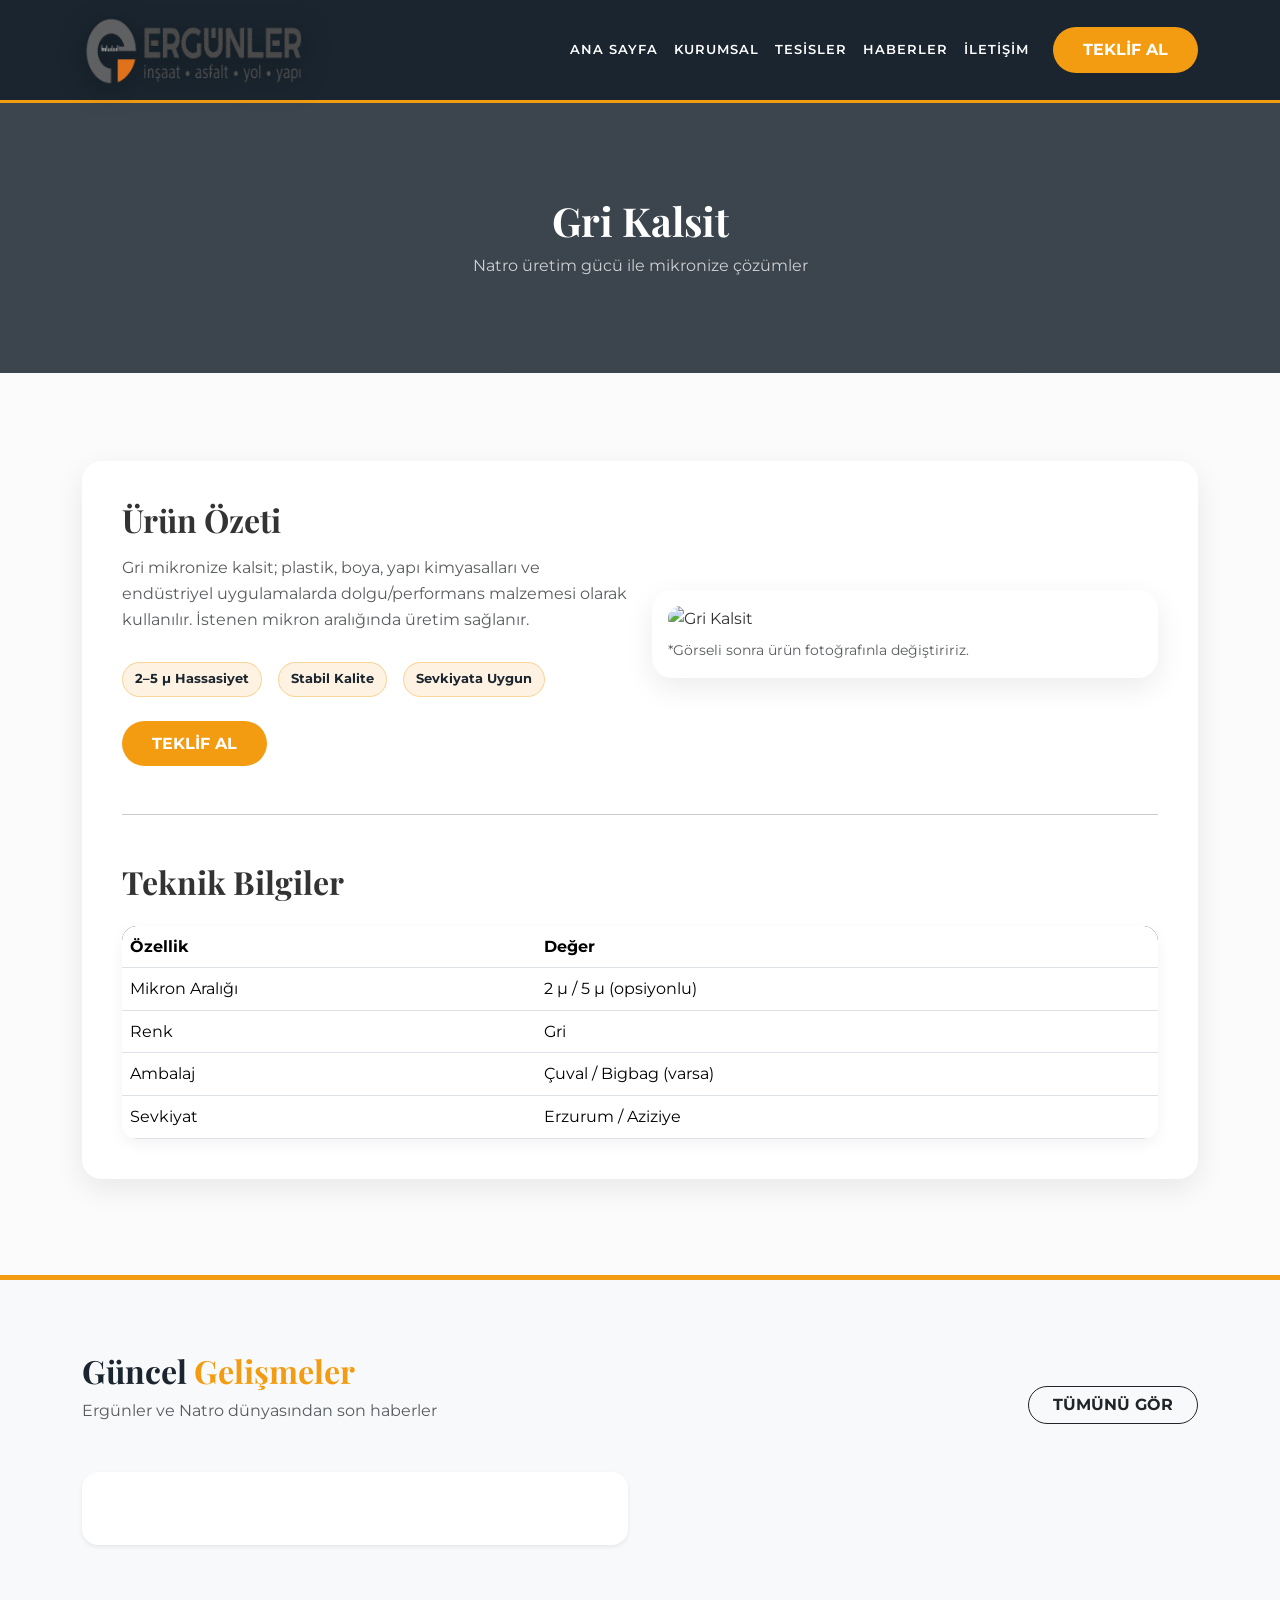
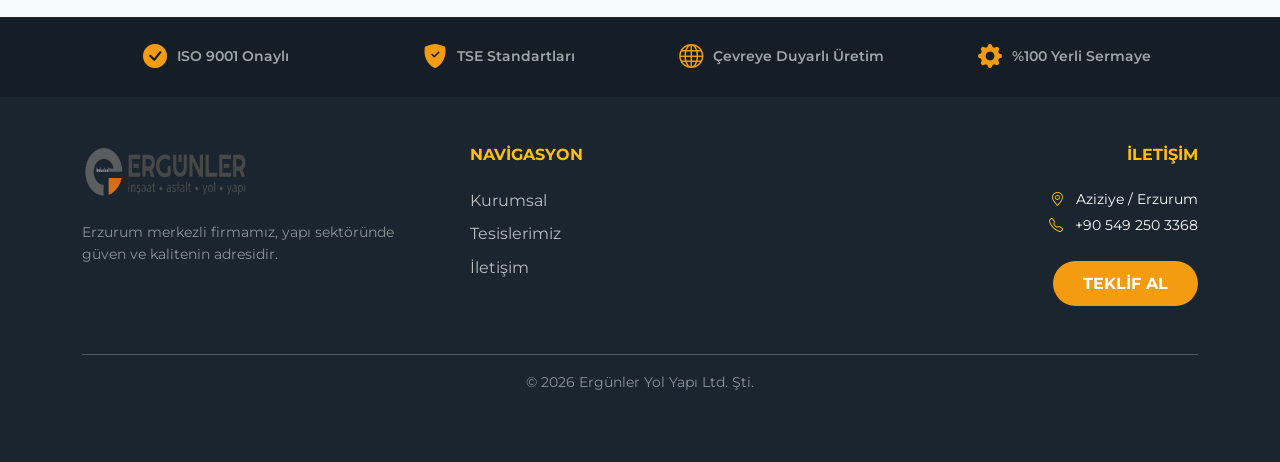
==== agrega.html @ 3dbd4df7 "Ergunler.web0.5 version" ====
<!DOCTYPE html>
<html lang="tr">
<head>
  <meta charset="UTF-8" />
  <meta name="viewport" content="width=device-width, initial-scale=1.0" />
  <title>Gri Kalsit | Ergünler Yol Yapı & Natro</title>

  <link href="https://fonts.googleapis.com/css2?family=Montserrat:wght@400;600;700;800&family=Playfair+Display:wght@700&display=swap" rel="stylesheet">
  <link href="https://cdn.jsdelivr.net/npm/bootstrap@5.3.0/dist/css/bootstrap.min.css" rel="stylesheet">
  <link rel="stylesheet" href="https://cdn.jsdelivr.net/npm/bootstrap-icons@1.11.1/font/bootstrap-icons.css">
  <link rel="stylesheet" href="css.css">
</head>

<body>

  <nav class="navbar navbar-expand-lg sticky-top">
    <div class="container">

      <a class="navbar-brand d-flex align-items-center" href="index.html">
        <img src="images/logo.jpg" alt="Ergünler İnşaat" class="brand-logo">
      </a>

      <button class="navbar-toggler" type="button" data-bs-toggle="collapse" data-bs-target="#navbarNav">
        <span class="navbar-toggler-icon" style="filter: invert(1);"></span>
      </button>

      <div class="collapse navbar-collapse" id="navbarNav">
        <ul class="navbar-nav ms-auto align-items-center">
          <li class="nav-item"><a class="nav-link" href="index.html">ANA SAYFA</a></li>
          <li class="nav-item"><a class="nav-link" href="kurumsal.html">KURUMSAL</a></li>
          <li class="nav-item"><a class="nav-link" href="tesisler.html">TESİSLER</a></li>
          <li class="nav-item"><a class="nav-link" href="haberler.html">HABERLER</a></li>
          <li class="nav-item"><a class="nav-link" href="iletisim.html">İLETİŞİM</a></li>
          <li class="nav-item ms-lg-3"><a href="iletisim.html" class="btn-teklif">TEKLİF AL</a></li>
        </ul>
      </div>

    </div>
  </nav>

  <!-- PAGE HEADER -->
  <header class="page-header header-kurumsal">
    <div class="container">
      <h1 class="mb-2">Gri Kalsit</h1>
      <p class="opacity-75 mb-0">Natro üretim gücü ile mikronize çözümler</p>
    </div>
  </header>

  <section class="py-5">
    <div class="container">

      <div class="content-card">
        <div class="row g-4 align-items-center">
          <div class="col-lg-6">
            <h2 class="mb-3">Ürün Özeti</h2>
            <p class="text-muted mb-4">
              Gri mikronize kalsit; plastik, boya, yapı kimyasalları ve endüstriyel uygulamalarda dolgu/performans
              malzemesi olarak kullanılır. İstenen mikron aralığında üretim sağlanır.
            </p>

            <div class="d-flex flex-wrap gap-2">
              <span class="spec-badge">2–5 µ Hassasiyet</span>
              <span class="spec-badge">Stabil Kalite</span>
              <span class="spec-badge">Sevkiyata Uygun</span>
            </div>

            <div class="mt-4">
              <a href="iletisim.html" class="btn-teklif">TEKLİF AL</a>
            </div>
          </div>

          <div class="col-lg-6">
            <div class="map-frame p-3">
              <img src="images/placeholder-product.jpg" alt="Gri Kalsit" class="rounded-4">
              <p class="small text-muted mt-2 mb-0">*Görseli sonra ürün fotoğrafınla değiştiririz.</p>
            </div>
          </div>
        </div>

        <hr class="my-5 opacity-10">

        <h2 class="mb-4">Teknik Bilgiler</h2>
        <div class="table-responsive custom-table">
          <table class="table mb-0">
            <thead>
              <tr>
                <th>Özellik</th>
                <th>Değer</th>
              </tr>
            </thead>
            <tbody>
              <tr><td>Mikron Aralığı</td><td>2 µ / 5 µ (opsiyonlu)</td></tr>
              <tr><td>Renk</td><td>Gri</td></tr>
              <tr><td>Ambalaj</td><td>Çuval / Bigbag (varsa)</td></tr>
              <tr><td>Sevkiyat</td><td>Erzurum / Aziziye</td></tr>
            </tbody>
          </table>
        </div>

      </div>

    </div>
  </section>

  <footer class="footer mt-5 pt-0">

    <!-- GÜNCEL GELİŞMELER (ARTIK OTOMATİK) -->
    <section class="py-5 bg-light">
      <div class="container py-4">

        <div class="d-flex flex-column flex-md-row justify-content-between align-items-md-end gap-3 mb-5">
          <div>
            <h2 class="fw-bold mb-2" style="color: var(--ana-lacivert);">Güncel <span class="text-turuncu">Gelişmeler</span></h2>
            <p class="text-muted mb-0">Ergünler ve Natro dünyasından son haberler</p>
          </div>

          <a href="haberler.html" class="btn btn-outline-dark rounded-pill fw-bold px-4 d-none d-md-inline-block">
            TÜMÜNÜ GÖR
          </a>
        </div>

        <!-- Burayı JS dolduracak -->
        <div class="row g-4" id="homeNewsGrid">
          <div class="col-lg-6" id="homeNewsFeatured"></div>

          <div class="col-lg-6">
            <div class="row g-4" id="homeNewsSide"></div>
          </div>
        </div>

        <div class="col-12 text-center d-md-none mt-3">
          <a href="haberler.html" class="btn btn-outline-dark rounded-pill fw-bold px-5 w-100">TÜM HABERLERİ GÖR</a>
        </div>

      </div>
    </section>

    <div class="trust-strip">
      <div class="container">
        <div class="row text-center g-3">
          <div class="col-md-3 col-6"><div class="trust-item"><i class="bi bi-check-circle-fill"></i> ISO 9001 Onaylı</div></div>
          <div class="col-md-3 col-6"><div class="trust-item"><i class="bi bi-shield-fill-check"></i> TSE Standartları</div></div>
          <div class="col-md-3 col-6"><div class="trust-item"><i class="bi bi-globe"></i> Çevreye Duyarlı Üretim</div></div>
          <div class="col-md-3 col-6"><div class="trust-item"><i class="bi bi-gear-fill"></i> %100 Yerli Sermaye</div></div>
        </div>
      </div>
    </div>

    <div class="container py-5">
      <div class="row g-5">
        <div class="col-lg-4">
          <!-- Footer logo: logo-border istemiyorsan kaldırabilirsin -->
          <img src="images/logo.jpg" alt="Ergünler İnşaat" class="footer-logo mb-4">
          <p class="small opacity-50">Erzurum merkezli firmamız, yapı sektöründe güven ve kalitenin adresidir.</p>
        </div>

        <div class="col-lg-2">
          <h6 class="text-warning mb-4 fw-bold">NAVİGASYON</h6>
          <ul class="list-unstyled">
            <li class="mb-2"><a href="kurumsal.html" class="footer-link">Kurumsal</a></li>
            <li class="mb-2"><a href="tesisler.html" class="footer-link">Tesislerimiz</a></li>
            <li class="mb-2"><a href="iletisim.html" class="footer-link">İletişim</a></li>
          </ul>
        </div>

        <div class="col-lg-6 text-lg-end">
          <h6 class="text-warning mb-4 fw-bold text-lg-end">İLETİŞİM</h6>
          <p class="small mb-1"><i class="bi bi-geo-alt text-warning me-2"></i> Aziziye / Erzurum</p>
          <p class="small mb-4"><i class="bi bi-telephone text-warning me-2"></i> +90 549 250 3368</p>
          <a href="iletisim.html" class="btn-teklif">TEKLİF AL</a>
        </div>
      </div>

      <hr class="mt-5 opacity-10">
      <p class="text-center small opacity-50 mb-0">© 2026 Ergünler Yol Yapı Ltd. Şti.</p>
    </div>

  </footer>

  <script src="https://cdn.jsdelivr.net/npm/bootstrap@5.3.0/dist/js/bootstrap.bundle.min.js"></script>
  <script src="script.js"></script>
</body>
</html>
---- css.css ----
/* =========================================================
   ERGÜNLER YOL YAPI & NATRO - MERKEZİ STİL DOSYASI (FINAL)
   Ortak stil: Index, Kurumsal, Tesisler, Haberler, İletişim
   ========================================================= */

/* -------------------------------
   1) Değişkenler ve Temel Ayarlar
-------------------------------- */
:root{
  --ana-lacivert:#1a252f;
  --sirket-turuncu:#f39c12;
  --koyu-turuncu:#d68910;
  --acik-arka-plan:#fbfbfb;
  --beyaz:#ffffff;
  --gri-yazi:#7f8c8d;
  --yumusak-golge:0 10px 30px rgba(0,0,0,0.08);

  --radius-xl:20px;
  --radius-lg:15px;

  --transition-fast:200ms ease;
  --transition-med:350ms ease;
}

*{ margin:0; padding:0; box-sizing:border-box; }
html{ scroll-behavior:smooth; }

body{
  font-family:'Montserrat', sans-serif;
  color:#333;
  line-height:1.6;
  background-color:var(--acik-arka-plan);
  overflow-x:hidden;
}

img{ max-width:100%; height:auto; display:block; }

a{ color:inherit; text-decoration:none; }
a:hover{ text-decoration:none; }

:focus-visible{
  outline: 3px solid rgba(243,156,18,0.55);
  outline-offset: 3px;
}

@media (prefers-reduced-motion: reduce){
  *{
    animation-duration:0.01ms !important;
    animation-iteration-count:1 !important;
    transition-duration:0.01ms !important;
    scroll-behavior:auto !important;
  }
}

/* -------------------------------
   2) Navbar
-------------------------------- */
.navbar{
  background-color:var(--ana-lacivert);
  padding:15px 0;
  border-bottom:3px solid var(--sirket-turuncu);
  min-height:92px;
  z-index:1000;
  transition: background-color var(--transition-med), box-shadow var(--transition-med);
}

.navbar.is-scrolled{
  background-color: rgba(26, 37, 47, 0.98);
  box-shadow: 0 5px 20px rgba(0,0,0,0.2);
}

/* Logo (navbar) */
.navbar .navbar-brand{
  padding: 0 !important;
  margin: 0 !important;
  line-height: 0 !important;
  display: flex !important;
  align-items: center !important;
}
.navbar .navbar-brand img.brand-logo{
  height: 70px !important;
  width: auto !important;
  display: block !important;
  object-fit: contain !important;
  filter: drop-shadow(0 6px 14px rgba(0,0,0,.35));
}
@media (max-width: 768px){
  .navbar .navbar-brand img.brand-logo{ height: 52px !important; }
}

/* Nav link */
.nav-link{
  color:var(--beyaz) !important;
  font-weight:600;
  text-transform:uppercase;
  font-size:0.8rem;
  letter-spacing:1px;
  transition: color var(--transition-fast);
}
.nav-link:hover{ color:var(--sirket-turuncu) !important; }

.nav-link.active,
.nav-link[aria-current="page"]{
  color:var(--sirket-turuncu) !important;
}

/* Mobil toggler */
.navbar-toggler{ border:1px solid rgba(255,255,255,0.25) !important; }
.navbar-toggler:focus{ box-shadow:none !important; }

/* -------------------------------
   2.1) ÜRÜNLER Dropdown (Yeni ve Estetik)
-------------------------------- */
.navbar .navbar-nav .nav-link{
  display:inline-flex !important;
  align-items:center !important;
  height:42px;
  line-height:42px !important;
  padding-top:0 !important;
  padding-bottom:0 !important;
}

/* Ok hizası ve animasyonu */
.navbar .navbar-nav .dropdown-toggle{
  position: relative;
  padding-right: 20px !important;
}
.navbar .navbar-nav .dropdown-toggle::after{
  position: absolute;
  right: 6px;
  top: 50%;
  transform: translateY(-50%);
  margin-left: 0 !important;
  opacity: .85;
  transition: transform var(--transition-fast);
}

/* Dropdown kutu ana estetiği */
.navbar .dropdown-menu{
  padding: 12px;
  border-radius: 16px;
  min-width: 240px;
  background: rgba(26, 37, 47, 0.98);
  border: 1px solid rgba(255,255,255,0.08);
  box-shadow: 0 20px 40px rgba(0,0,0,0.4);
  backdrop-filter: blur(10px);
  margin: 0;
}

/* Dropdown içindeki linklerin estetiği */
.navbar .dropdown-item{
  border-radius: 10px;
  padding: 12px 16px;
  font-weight: 600;
  letter-spacing: 0.5px;
  color: rgba(255,255,255,0.85);
  transition: all var(--transition-fast);
  display: flex;
  align-items: center;
  position: relative;
  overflow: hidden;
}

/* Hover durumunda soldan çıkan turuncu çizgi */
.navbar .dropdown-item::before {
  content: "";
  position: absolute;
  left: 0;
  top: 0;
  height: 100%;
  width: 4px;
  background-color: var(--sirket-turuncu);
  transform: scaleY(0);
  transition: transform var(--transition-fast);
  border-radius: 4px;
}

/* Hover efektleri */
.navbar .dropdown-item:hover,
.navbar .dropdown-item:focus{
  background: rgba(243,156,18,0.1);
  color: #fff;
  padding-left: 22px; /* Yazıyı hafif sağa kaydırır */
}

.navbar .dropdown-item:hover::before {
  transform: scaleY(0.7);
}

.navbar .dropdown-menu li + li{ margin-top:4px; }

/* Masaüstü hover ayarları */
@media (min-width: 992px){
  /* ✅ padding-bottom kaldır: hizayı bozan bu */
  .nav-hover{
    position: relative;
    padding-bottom: 0;
  }

  /* ✅ Hover "köprüsü": linkten menüye inerken kapanmasın */
  .nav-hover::after{
    content:"";
    position:absolute;
    left: 0;
    right: 0;
    top: 100%;
    height: 12px;          /* 10-14 arası oynayabilirsin */
    background: transparent;
  }

  /* ✅ dropdown’a boşluğu menüye ver */
  .nav-hover > .dropdown-menu{
    display: block;
    top: calc(100% + 10px); /* boşluk */
    left: 0;                /* menü, ÜRÜNLER’in altından başlasın */
    right: auto;

    opacity: 0;
    visibility: hidden;
    pointer-events: none;
    transform: translateY(10px);
    transition: opacity 250ms ease, transform 250ms ease, visibility 250ms ease;
  }

  .nav-hover:hover > .dropdown-menu,
  .nav-hover:focus-within > .dropdown-menu{
    opacity: 1;
    visibility: visible;
    pointer-events: auto;
    transform: translateY(0);
  }

  .nav-hover:hover .dropdown-toggle::after{
    transform: translateY(-50%) rotate(180deg);
  }
}

/* Mobil tıkla açılma ayarları (Bootstrap uyumlu) */
@media (max-width: 991px){
  .navbar .dropdown-menu{
    position: static !important;
    transform: none !important;
    opacity: 1 !important;
    visibility: visible !important;
    pointer-events: auto !important;
    box-shadow: none;
    border-radius: 12px;
    margin-top: 10px !important;
    background: rgba(255, 255, 255, 0.05);
    border: none;
  }
  .navbar .dropdown-item{ 
    padding: 12px 16px; 
  }
  .navbar .dropdown-item:hover {
    padding-left: 16px; /* Mobilde kayma efektini iptal ediyoruz ki temiz dursun */
  }
}

/* -------------------------------
   3) Header / Hero
-------------------------------- */
h1, h2{
  font-family:'Playfair Display', serif;
  font-weight:700;
}

.hero-section{
  height: 60vh;
  min-height: 500px;
  background:
    linear-gradient(rgba(26, 37, 47, 0.75), rgba(26, 37, 47, 0.75)),
    url("images/anasayfa.jpg") no-repeat center/cover;
  display:flex;
  align-items:center;
  color:#fff;
  text-align:center;
}

/* ortak page header */
.page-header{
  height: 30vh;
  min-height: 260px;
  display:flex;
  align-items:center;
  color:#fff;
  text-align:center;
  background-size: cover;
  background-position: center;
}

/* sayfa header görselleri */
.header-kurumsal{
  background-image:
    linear-gradient(rgba(26,37,47,.85), rgba(26,37,47,.85)),
    url("images/kurumsal.jpg");
}
.header-tesisler{
  background-image:
    linear-gradient(rgba(26,37,47,.85), rgba(26,37,47,.85)),
    url("images/tesisler.jpg");
}
.header-haberler{
  background-image:
    linear-gradient(rgba(26,37,47,.85), rgba(26,37,47,.85)),
    url("images/haberler.jpg");
}
.header-iletisim{
  background-image:
    linear-gradient(rgba(26,37,47,.85), rgba(26,37,47,.85)),
    url("images/iletisim.jpg");
}

/* -------------------------------
   4) Kartlar ve Bölümler
-------------------------------- */
.content-card{
  background:var(--beyaz);
  border-radius:var(--radius-xl);
  padding:40px;
  box-shadow:var(--yumusak-golge);
  margin-top:40px;
  position:relative;
  z-index:10;
}

.service-card,
.tesis-card,
.contact-card{
  background:var(--beyaz);
  border:none;
  border-radius:var(--radius-xl);
  padding:30px;
  box-shadow:var(--yumusak-golge);
  transition: transform 420ms cubic-bezier(0.165, 0.84, 0.44, 1), box-shadow var(--transition-med);
  height:100%;
}
.service-card:hover,
.tesis-card:hover,
.contact-card:hover{
  transform:translateY(-10px);
  box-shadow:0 15px 40px rgba(0,0,0,0.1);
}

/* -------------------------------
   5) Tablolar ve Listeler
-------------------------------- */
.custom-table{
  border-radius:var(--radius-lg);
  overflow:hidden;
  box-shadow:0 5px 15px rgba(0,0,0,0.05);
}
.custom-table thead{
  background-color:var(--ana-lacivert);
  color:var(--beyaz);
}
.vision-box{
  border-left:5px solid var(--sirket-turuncu);
  padding-left:20px;
  margin-bottom:25px;
}

/* -------------------------------
   6) İstatistikler
-------------------------------- */
.stats-container{
  margin-top:-60px;
  position:relative;
  z-index:20;
}
.stats-card{
  background:var(--beyaz);
  border-radius:var(--radius-xl);
  padding:35px;
  box-shadow:0 20px 40px rgba(0,0,0,0.15);
  border-bottom:5px solid var(--sirket-turuncu);
}
.stat-val{
  font-size:2.2rem;
  font-weight:800;
  color:var(--ana-lacivert);
  display:block;
}
.stat-label{
  font-size:0.75rem;
  font-weight:700;
  color:var(--sirket-turuncu);
  text-transform:uppercase;
  letter-spacing:1px;
}

/* -------------------------------
   7) Formlar ve Butonlar
-------------------------------- */
.btn-teklif{
  background:var(--sirket-turuncu);
  color:var(--beyaz);
  font-weight:700;
  padding:10px 30px;
  border-radius:50px;
  border:none;
  transition: transform var(--transition-fast), background-color var(--transition-fast);
  display:inline-block;
}
.btn-teklif:hover{
  background:var(--koyu-turuncu);
  transform:scale(1.05);
  color:var(--beyaz);
}

.contact-form-box{
  background:var(--ana-lacivert);
  color:var(--beyaz);
  border-radius:var(--radius-xl);
  padding:40px;
}

.form-control{
  background:rgba(255,255,255,0.08) !important;
  border:1px solid rgba(255,255,255,0.1) !important;
  color:var(--beyaz) !important;
  padding:12px;
  margin-bottom:15px;
  border-radius:12px;
}
.form-control::placeholder{ color: rgba(255,255,255,0.6); }
.form-control:focus{
  background:rgba(255,255,255,0.12) !important;
  border-color:var(--sirket-turuncu) !important;
  box-shadow:none !important;
}
.is-invalid{ border-color: var(--sirket-turuncu) !important; }

/* -------------------------------
   8) Footer
-------------------------------- */
.footer{
  background:var(--ana-lacivert);
  color:var(--beyaz);
  padding:60px 0 20px;
  border-top:5px solid var(--sirket-turuncu);
}
.footer-link{
  color:rgba(255,255,255,0.7);
  text-decoration:none;
  transition: color var(--transition-fast), padding-left var(--transition-fast);
}
.footer-link:hover{
  color:var(--beyaz);
  padding-left:5px;
}

/* Footer logo */
.footer-logo{
  height: 52px;
  width: auto;
  display: inline-block;
  object-fit: contain;
  opacity: .95;
}
@media (max-width: 768px){
  .footer-logo{ height: 36px; }
}

/* Güven şeridi */
.trust-strip{
  background-color:#151e26;
  padding:20px 0;
  border-top:1px solid rgba(255,255,255,0.05);
}
.trust-item{
  color:rgba(255,255,255,0.6);
  font-size:0.85rem;
  font-weight:600;
  display:flex;
  align-items:center;
  justify-content:center;
  gap:10px;
}
.trust-item i{
  font-size:1.5rem;
  color:var(--sirket-turuncu);
}

/* -------------------------------
   9) Yardımcı Sınıflar
-------------------------------- */
.text-turuncu{ color:var(--sirket-turuncu) !important; }
.bg-lacivert{ background-color:var(--ana-lacivert) !important; }

/* -------------------------------
   10) Sertifika Kartları
-------------------------------- */
.cert-card{
  background:var(--beyaz);
  border:1px solid #eee;
  border-radius:var(--radius-lg);
  padding:25px;
  text-align:center;
  transition: transform var(--transition-fast), box-shadow var(--transition-fast), border-color var(--transition-fast);
  height:100%;
  cursor:pointer;
}
.cert-card:hover{
  transform:translateY(-5px);
  box-shadow:var(--yumusak-golge);
  border-color:var(--sirket-turuncu);
}
.cert-icon{
  font-size:2.5rem;
  color:var(--ana-lacivert);
  margin-bottom:15px;
  display:inline-block;
  transition: color var(--transition-fast);
}
.cert-card:hover .cert-icon{ color:var(--sirket-turuncu); }

/* -------------------------------
   11) Preloader
-------------------------------- */
#preloader{
  position:fixed;
  top:0; left:0;
  width:100%;
  height:100%;
  background-color:var(--ana-lacivert);
  z-index:9999;
  display:flex;
  flex-direction:column;
  align-items:center;
  justify-content:center;
  transition: opacity 0.6s ease-in-out, visibility 0.6s ease-in-out;
}
.loader-spinner{
  width:50px;
  height:50px;
  border:4px solid rgba(255,255,255,0.05);
  border-top:4px solid var(--sirket-turuncu);
  border-radius:50%;
  animation:spin 1s linear infinite;
  margin-bottom:20px;
}
.loader-text{
  color:var(--beyaz);
  font-weight:700;
  letter-spacing:4px;
  font-size:0.85rem;
  animation:pulse 1.5s ease-in-out infinite;
}
@keyframes spin{ 0%{ transform:rotate(0deg); } 100%{ transform:rotate(360deg); } }
@keyframes pulse{ 0%,100%{ opacity:1; } 50%{ opacity:0.4; } }

/* -------------------------------
   12) Haberler
-------------------------------- */
.news-card{
  background:var(--beyaz);
  border-radius:var(--radius-xl);
  overflow:hidden;
  box-shadow:var(--yumusak-golge);
  transition: transform var(--transition-med), box-shadow var(--transition-med);
  height:100%;
  display:flex;
  flex-direction:column;
  border:1px solid rgba(0,0,0,0.03);
}
.news-card:hover{
  transform:translateY(-10px);
  box-shadow:0 20px 40px rgba(0,0,0,0.1);
}
.news-img{
  height:220px;
  background-color:#e9ecef;
  background-size: cover !important;
  background-position: center !important;
  background-repeat: no-repeat !important;
  position:relative;
}
.news-body{
  padding:30px;
  flex-grow:1;
  display:flex;
  flex-direction:column;
}
.news-date{
  font-size:0.8rem;
  color:var(--sirket-turuncu);
  font-weight:700;
  margin-bottom:10px;
  text-transform:uppercase;
  letter-spacing:1px;
}
.news-title{
  font-family:'Playfair Display', serif;
  font-weight:700;
  font-size:1.3rem;
  margin-bottom:15px;
  color:var(--ana-lacivert);
  line-height:1.4;
}
.news-desc{
  color:var(--gri-yazi);
  font-size:0.95rem;
  margin-bottom:20px;
}
.news-btn{
  margin-top:auto;
  color:var(--ana-lacivert);
  font-weight:700;
  font-size:0.9rem;
  display:flex;
  align-items:center;
  gap:8px;
  transition: color var(--transition-fast);
}
.news-btn i{ transition: transform var(--transition-fast); }
.news-btn:hover{ color:var(--sirket-turuncu); }
.news-btn:hover i{ transform:translateX(5px); }

/* Overlay haber kartı */
.news-overlay-card{
  position:relative;
  height:400px;
  border-radius:var(--radius-xl);
  overflow:hidden;
  display:block;
  box-shadow:var(--yumusak-golge);
  transform: translateZ(0);
}
.news-overlay-bg{
  position:absolute;
  top:0; left:0;
  width:100%; height:100%;
  background-size:cover;
  background-position:center;
  transition: transform 0.6s ease;
  will-change: transform;
  backface-visibility: hidden;
}
.news-overlay-gradient{
  position:absolute;
  top:0; left:0;
  width:100%; height:100%;
  background:linear-gradient(to bottom, rgba(0,0,0,0) 30%, rgba(10, 20, 30, 0.9) 100%);
  z-index:1;
  border-radius: inherit;
}
.news-overlay-content{
  position:absolute;
  bottom:0; left:0;
  padding:30px;
  z-index:2;
  width:100%;
}
.news-overlay-date{
  display:inline-block;
  background:var(--sirket-turuncu);
  color:var(--beyaz);
  font-size:0.75rem;
  font-weight:700;
  letter-spacing:1px;
  padding:6px 15px;
  border-radius:30px;
  margin-bottom:15px;
  text-transform:uppercase;
}
.news-overlay-title{
  font-family:'Playfair Display', serif;
  font-size:1.4rem;
  font-weight:700;
  line-height:1.3;
  color:var(--beyaz);
  margin-bottom:10px;
}
.news-overlay-card:hover .news-overlay-bg{ transform:scale(1.1); }

/* Haber detay kapak */
.news-detail-cover{
  height: 420px;
  border-radius: 20px;
  overflow: hidden;
  background-size: cover;
  background-position: center;
  box-shadow: var(--yumusak-golge);
}
@media (max-width: 768px){
  .news-detail-cover{ height: 260px; }
}

/* -------------------------------
   13) Ek sınıflar
-------------------------------- */
.spec-badge{
  display:inline-block;
  padding:6px 12px;
  border-radius:999px;
  background: rgba(243,156,18,0.12);
  border:1px solid rgba(243,156,18,0.35);
  color: var(--ana-lacivert);
  font-weight:700;
  font-size:0.8rem;
  margin:6px 8px 0 0;
}
.map-frame{
  border-radius:var(--radius-xl);
  overflow:hidden;
  box-shadow:var(--yumusak-golge);
  background:var(--beyaz);
}

/* -------------------------------
   14) Responsive
-------------------------------- */
@media (max-width: 991px){
  .hero-section{ min-height:420px; }
  .page-header{ min-height:260px; }

  .content-card{ padding:28px; }
  .service-card, .tesis-card, .contact-card{ padding:24px; }

  .nav-link{ padding:10px 0; }
}
@media (max-width: 576px){
  .news-overlay-card{ height:320px; }
  .stats-container{ margin-top:-40px; }
  .stats-card{ padding:26px; }
}

/* ================================
   15) Ürünler Grid (Estetik & Mobil Uyumlu)
================================ */
.products-grid {
  display: grid;
  grid-template-columns: repeat(2, 1fr); /* 12'li sistem yerine daha temiz 2'li yapı */
  gap: 25px; /* Kartlar arası boşluğu biraz artırdık */
  margin-bottom: 40px;
}

.product-card {
  background: var(--beyaz);
  border-radius: var(--radius-xl);
  overflow: hidden;
  box-shadow: 0 10px 25px rgba(0,0,0,0.05);
  border: 1px solid rgba(0,0,0,0.05);
  transition: all 0.3s cubic-bezier(0.165, 0.84, 0.44, 1);
  display: flex;
  flex-direction: column;
}

.product-card:hover {
  transform: translateY(-8px);
  box-shadow: 0 20px 45px rgba(0,0,0,0.12);
  border-color: rgba(243, 156, 18, 0.3);
}

.product-thumb {
  height: 220px;
  background-color: #f0f0f0;
  background-size: cover;
  background-position: center;
  overflow: hidden;
  position: relative;
}

/* Görsel üzerine hafif bir karartma efekti */
.product-thumb::after {
  content: "";
  position: absolute;
  top: 0; left: 0;
  width: 100%; height: 100%;
  background: linear-gradient(to top, rgba(0,0,0,0.2), transparent);
}

.product-body {
  padding: 25px;
  flex-grow: 1;
  display: flex;
  flex-direction: column;
}

.product-title {
  font-family: 'Playfair Display', serif; /* Başlıklar için Playfair kullanımı */
  font-weight: 800;
  font-size: 1.4rem;
  color: var(--ana-lacivert);
  margin-bottom: 10px;
  transition: color 0.2s ease;
}

.product-card:hover .product-title {
  color: var(--sirket-turuncu);
}

.product-desc {
  color: var(--gri-yazi);
  font-size: 0.95rem;
  line-height: 1.6;
  margin-bottom: 20px;
  flex-grow: 1;
}

.product-cta {
  font-weight: 700;
  color: var(--sirket-turuncu);
  text-transform: uppercase;
  font-size: 0.85rem;
  letter-spacing: 1px;
  display: flex;
  align-items: center;
  gap: 8px;
}

.product-cta::after {
  content: "\F135"; /* Bootstrap Icons: Arrow-right */
  font-family: "bootstrap-icons";
  transition: transform 0.2s ease;
}

.product-card:hover .product-cta::after {
  transform: translateX(5px);
}

/* --- Responsive Ayarlar --- */

/* Tablet (991px ve altı) */
@media (max-width: 991px) {
  .products-grid {
    gap: 20px;
  }
  .product-thumb {
    height: 200px;
  }
  .product-title {
    font-size: 1.25rem;
  }
}

/* Mobil (767px ve altı) */
@media (max-width: 767px) {
  .products-grid {
    grid-template-columns: 1fr; /* Mobilde kartlar alt alta gelsin */
  }
  .product-card {
    max-width: 450px;
    margin: 0 auto; /* Kartı ortala */
  }
  .product-body {
    padding: 20px;
  }
}
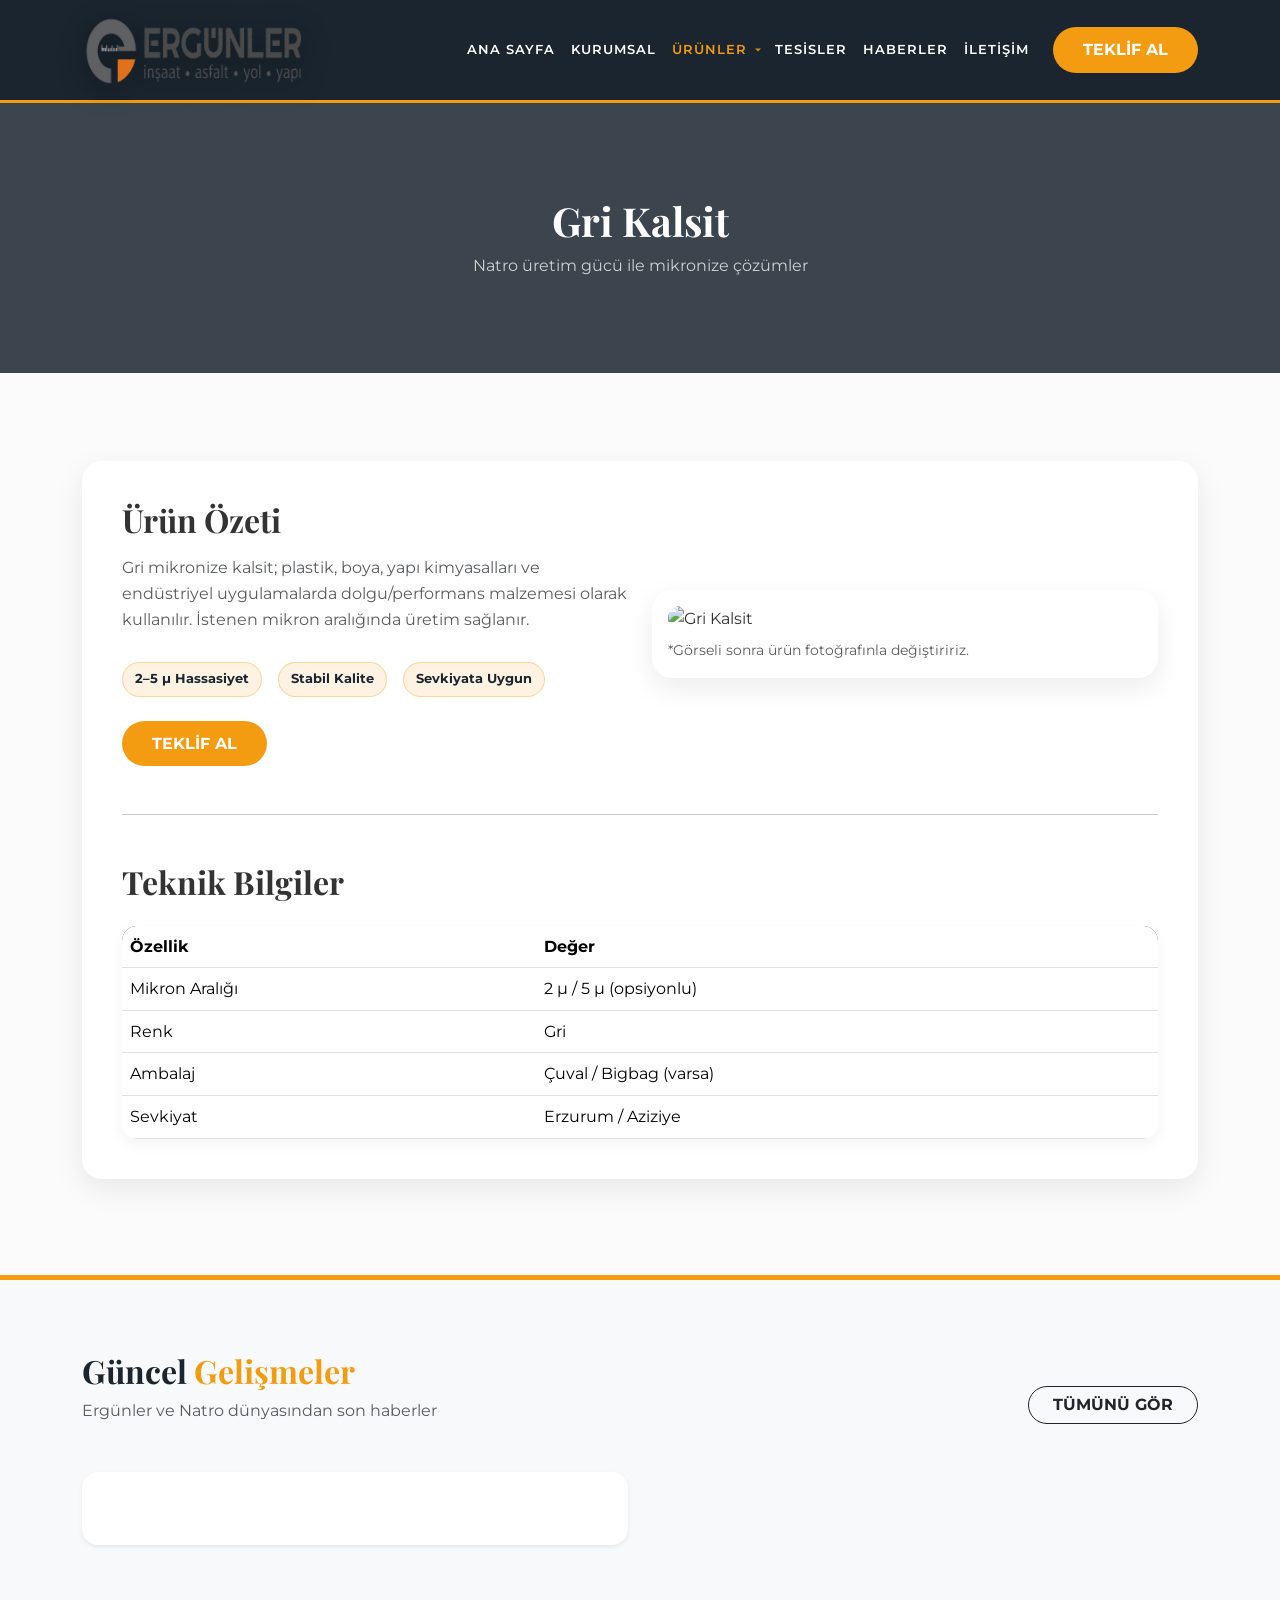
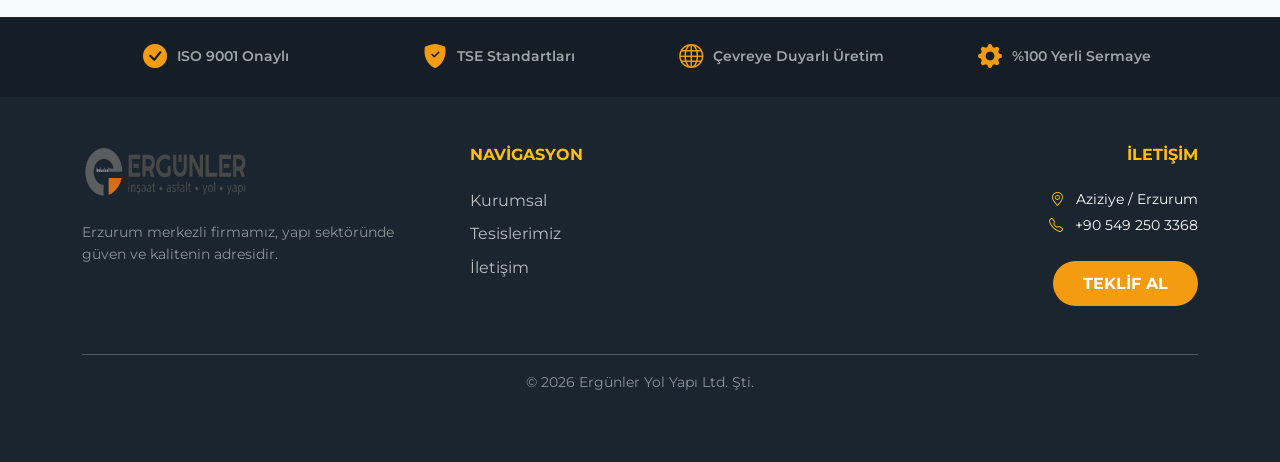
==== commit 5caad984: "Ergunler.web0.6version" ====
--- a/agrega.html
+++ b/agrega.html
@@ -14,29 +14,58 @@
 <body>
 
   <nav class="navbar navbar-expand-lg sticky-top">
-    <div class="container">
-
-      <a class="navbar-brand d-flex align-items-center" href="index.html">
-        <img src="images/logo.jpg" alt="Ergünler İnşaat" class="brand-logo">
-      </a>
-
-      <button class="navbar-toggler" type="button" data-bs-toggle="collapse" data-bs-target="#navbarNav">
-        <span class="navbar-toggler-icon" style="filter: invert(1);"></span>
-      </button>
-
-      <div class="collapse navbar-collapse" id="navbarNav">
-        <ul class="navbar-nav ms-auto align-items-center">
-          <li class="nav-item"><a class="nav-link" href="index.html">ANA SAYFA</a></li>
-          <li class="nav-item"><a class="nav-link" href="kurumsal.html">KURUMSAL</a></li>
-          <li class="nav-item"><a class="nav-link" href="tesisler.html">TESİSLER</a></li>
-          <li class="nav-item"><a class="nav-link" href="haberler.html">HABERLER</a></li>
-          <li class="nav-item"><a class="nav-link" href="iletisim.html">İLETİŞİM</a></li>
-          <li class="nav-item ms-lg-3"><a href="iletisim.html" class="btn-teklif">TEKLİF AL</a></li>
-        </ul>
-      </div>
-
-    </div>
-  </nav>
+  <div class="container">
+    <a class="navbar-brand d-flex align-items-center" href="index.html">
+      <img src="images/logo.jpg" alt="Ergünler İnşaat" class="brand-logo">
+    </a>
+
+    <button class="navbar-toggler" type="button" data-bs-toggle="collapse" data-bs-target="#navbarNav">
+      <span class="navbar-toggler-icon" style="filter: invert(1);"></span>
+    </button>
+
+    <div class="collapse navbar-collapse" id="navbarNav">
+      <ul class="navbar-nav ms-auto align-items-center">
+        <li class="nav-item">
+          <a class="nav-link" href="index.html">ANA SAYFA</a>
+        </li>
+
+        <li class="nav-item">
+          <a class="nav-link" href="kurumsal.html">KURUMSAL</a>
+        </li>
+
+        <!-- ✅ AKTİF: ÜRÜNLER (tüm ürün sayfalarında) -->
+        <li class="nav-item dropdown nav-hover">
+          <a class="nav-link dropdown-toggle active" aria-current="page"
+             href="#" id="urunlerMenu" role="button" data-bs-toggle="dropdown" aria-expanded="false">
+            ÜRÜNLER
+          </a>
+          <ul class="dropdown-menu" aria-labelledby="urunlerMenu">
+            <li><a class="dropdown-item" href="gri-kalsit.html">Gri Kalsit</a></li>
+            <li><a class="dropdown-item" href="beyaz-kalsit.html">Beyaz Kalsit</a></li>
+            <li><a class="dropdown-item" href="agrega.html">Agrega</a></li>
+            <li><a class="dropdown-item" href="asfalt.html">Asfalt</a></li>
+          </ul>
+        </li>
+
+        <li class="nav-item">
+          <a class="nav-link" href="tesisler.html">TESİSLER</a>
+        </li>
+
+        <li class="nav-item">
+          <a class="nav-link" href="haberler.html">HABERLER</a>
+        </li>
+
+        <li class="nav-item">
+          <a class="nav-link" href="iletisim.html">İLETİŞİM</a>
+        </li>
+
+        <li class="nav-item ms-lg-3">
+          <a href="iletisim.html" class="btn-teklif">TEKLİF AL</a>
+        </li>
+      </ul>
+    </div>
+  </div>
+</nav>
 
   <!-- PAGE HEADER -->
   <header class="page-header header-kurumsal">
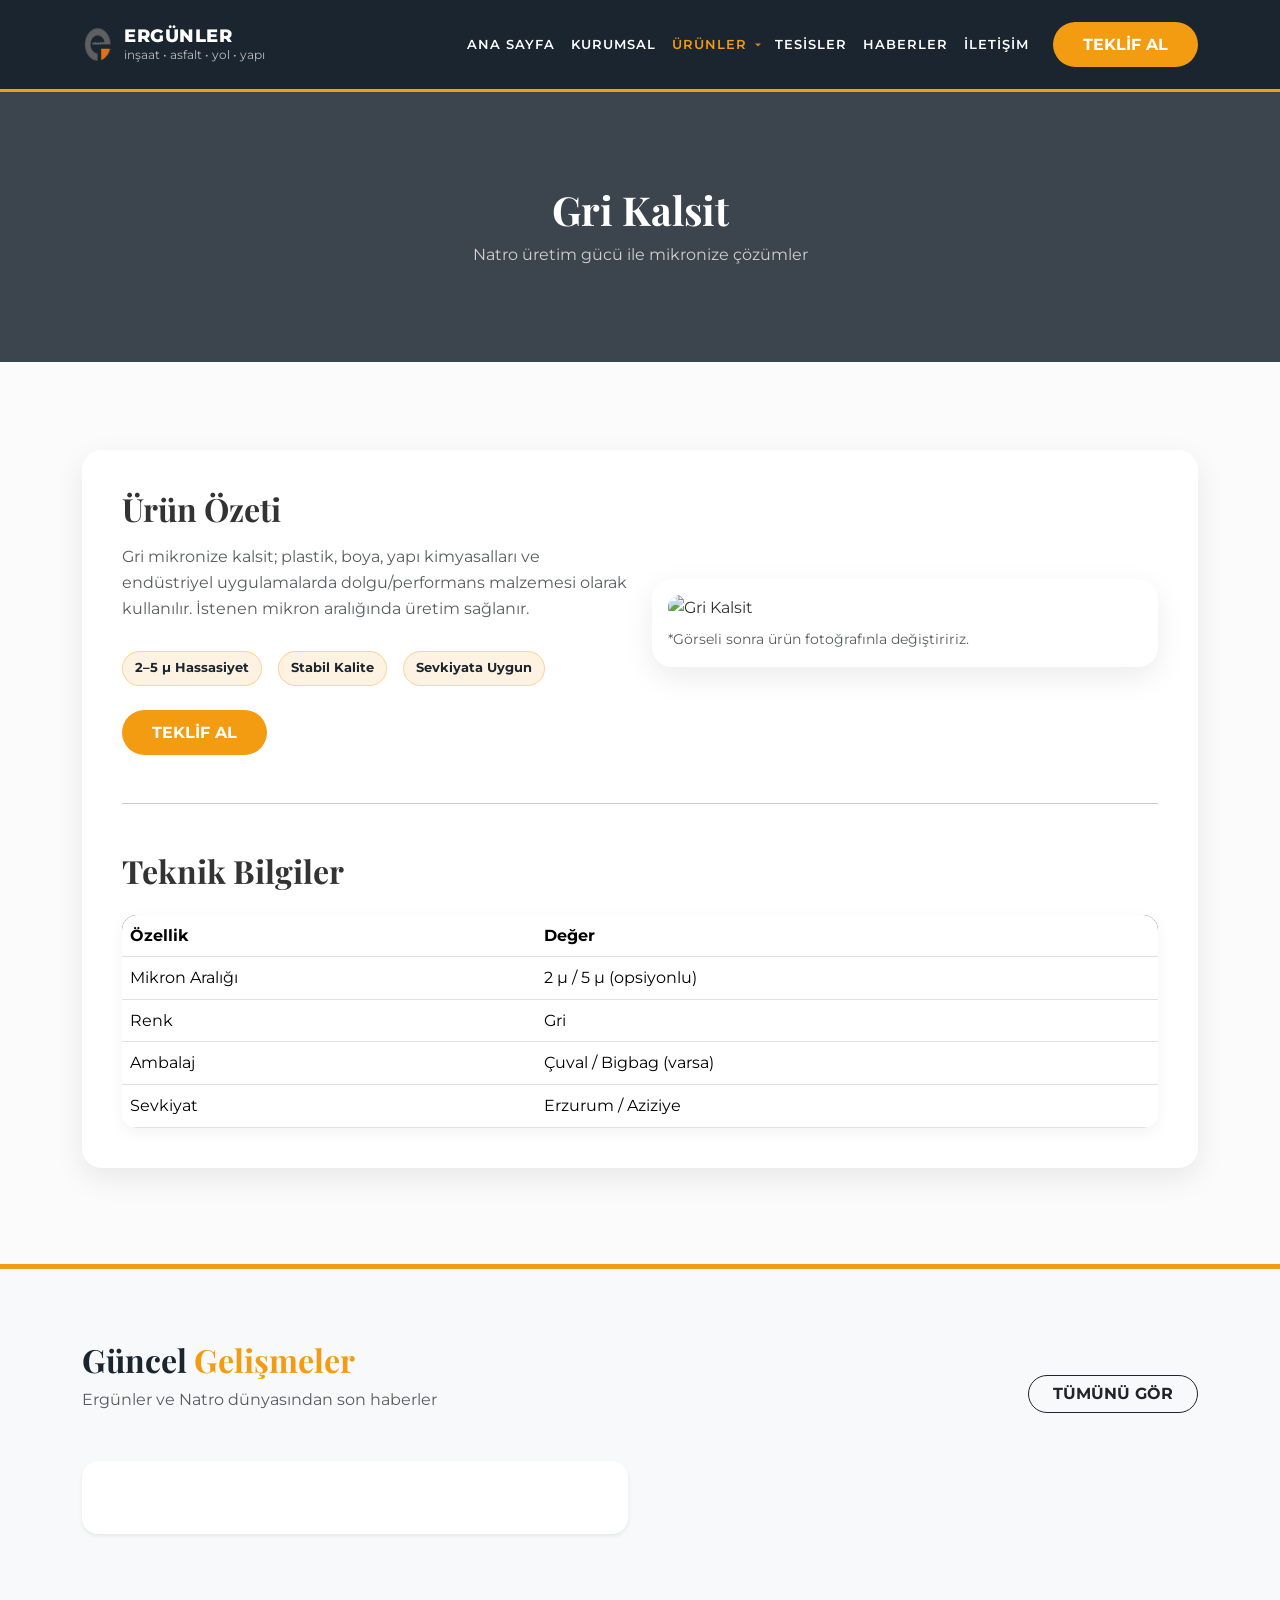
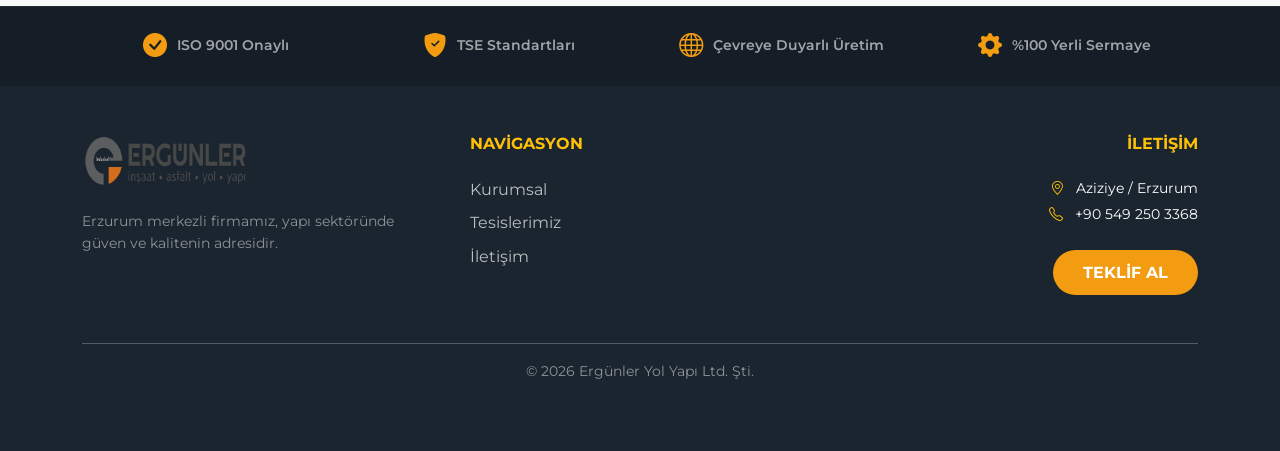
==== commit c22cb71f: "1" ====
--- a/agrega.html
+++ b/agrega.html
@@ -15,9 +15,13 @@
 
   <nav class="navbar navbar-expand-lg sticky-top">
   <div class="container">
-    <a class="navbar-brand d-flex align-items-center" href="index.html">
-      <img src="images/logo.jpg" alt="Ergünler İnşaat" class="brand-logo">
-    </a>
+    <a class="navbar-brand brand" href="index.html">
+  <img src="images/ergunler-icon.png" alt="Ergünler" class="brand-icon">
+  <span class="brand-text">
+    <span class="brand-name">ERGÜNLER</span>
+    <span class="brand-sub">inşaat • asfalt • yol • yapı</span>
+  </span>
+</a>
 
     <button class="navbar-toggler" type="button" data-bs-toggle="collapse" data-bs-target="#navbarNav">
       <span class="navbar-toggler-icon" style="filter: invert(1);"></span>
--- a/css.css
+++ b/css.css
@@ -847,4 +847,44 @@
   .product-body {
     padding: 20px;
   }
+}
+/* Navbar brand (ikon + yazı) */
+.navbar .brand{
+  display:flex;
+  align-items:center;
+  gap:10px;
+  text-decoration:none;
+}
+
+.brand-icon{
+  height:44px;
+  width:auto;
+  object-fit:contain;
+  display:block;
+}
+
+.brand-text{
+  display:flex;
+  flex-direction:column;
+  line-height:1.05;
+}
+
+.brand-name{
+  font-weight:800;
+  letter-spacing:.5px;
+  font-size:18px;
+  color:#fff;
+}
+
+.brand-sub{
+  font-size:12px;
+  color:rgba(255,255,255,.70);
+  margin-top:3px;
+}
+
+/* Mobilde sadeleştir */
+@media (max-width: 768px){
+  .brand-icon{ height:38px; }
+  .brand-name{ font-size:16px; }
+  .brand-sub{ display:none; }  /* mobilde alt yazıyı kapat */
 }
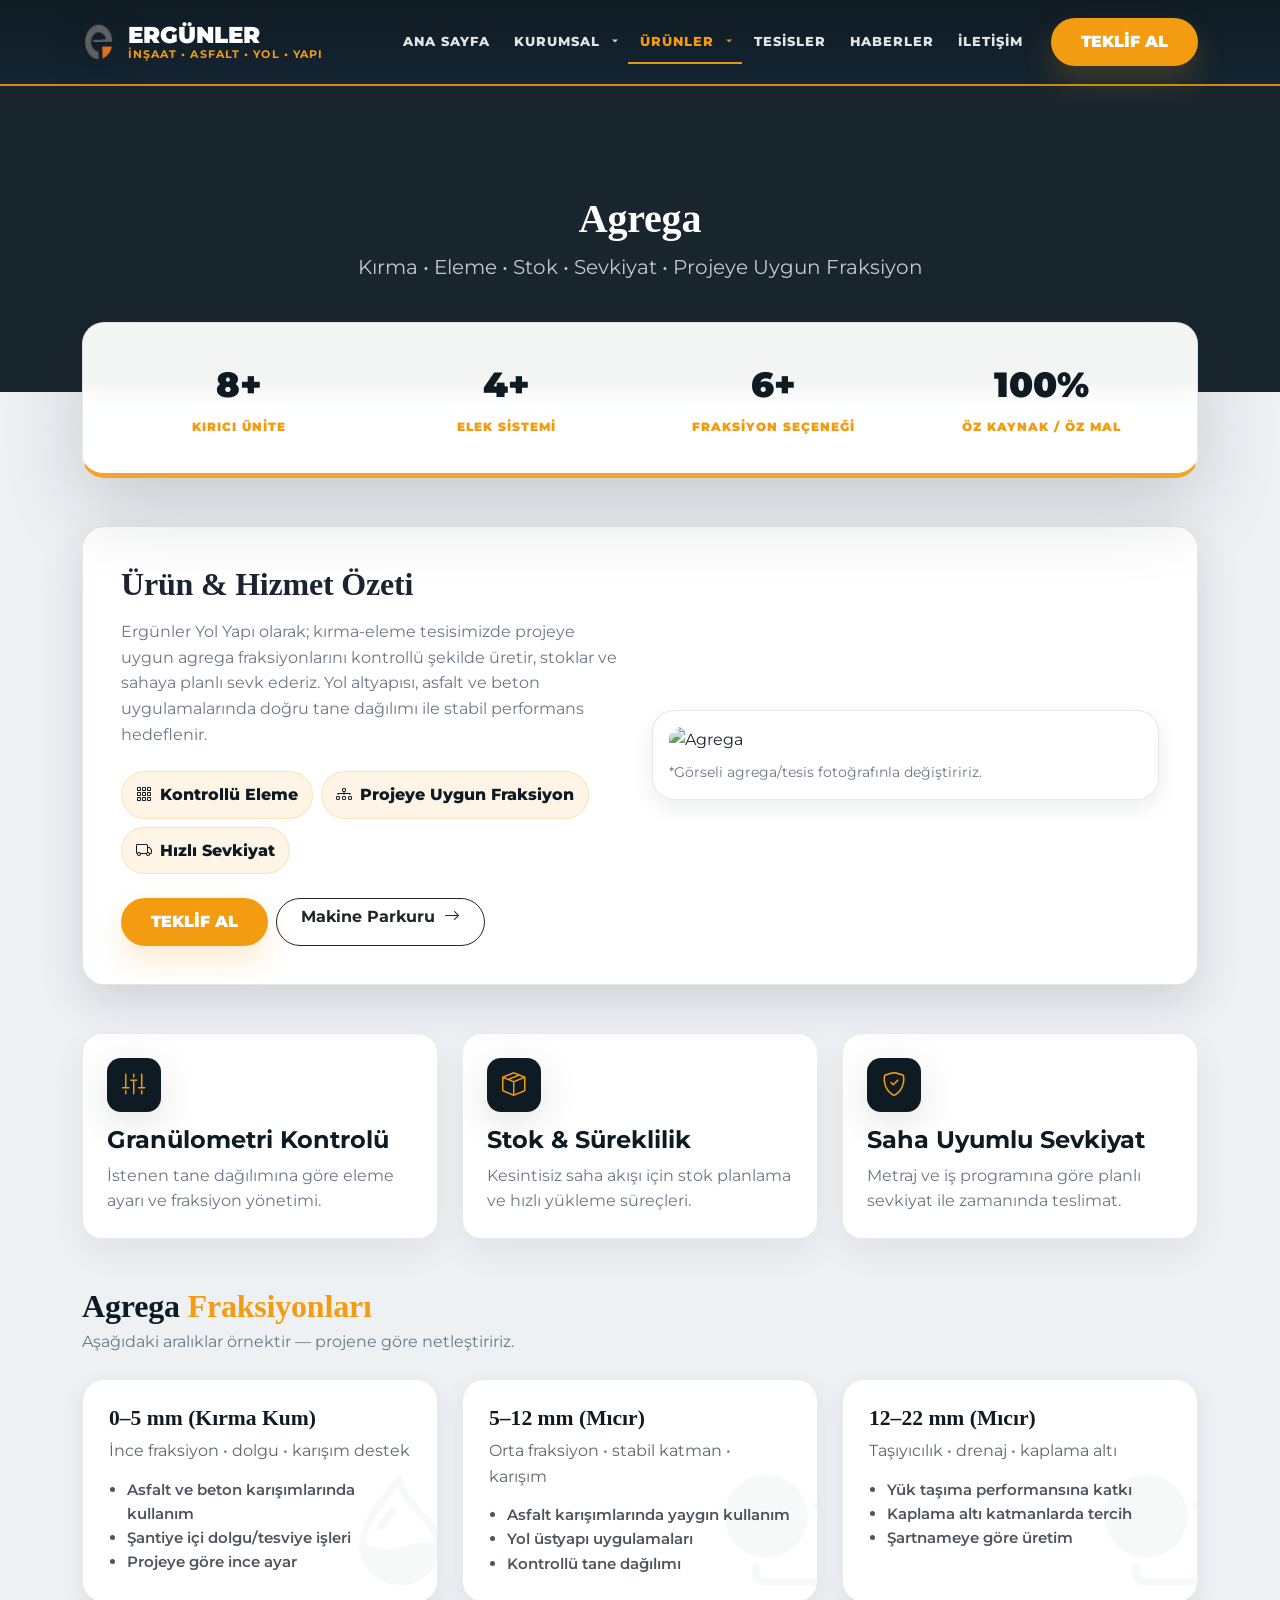
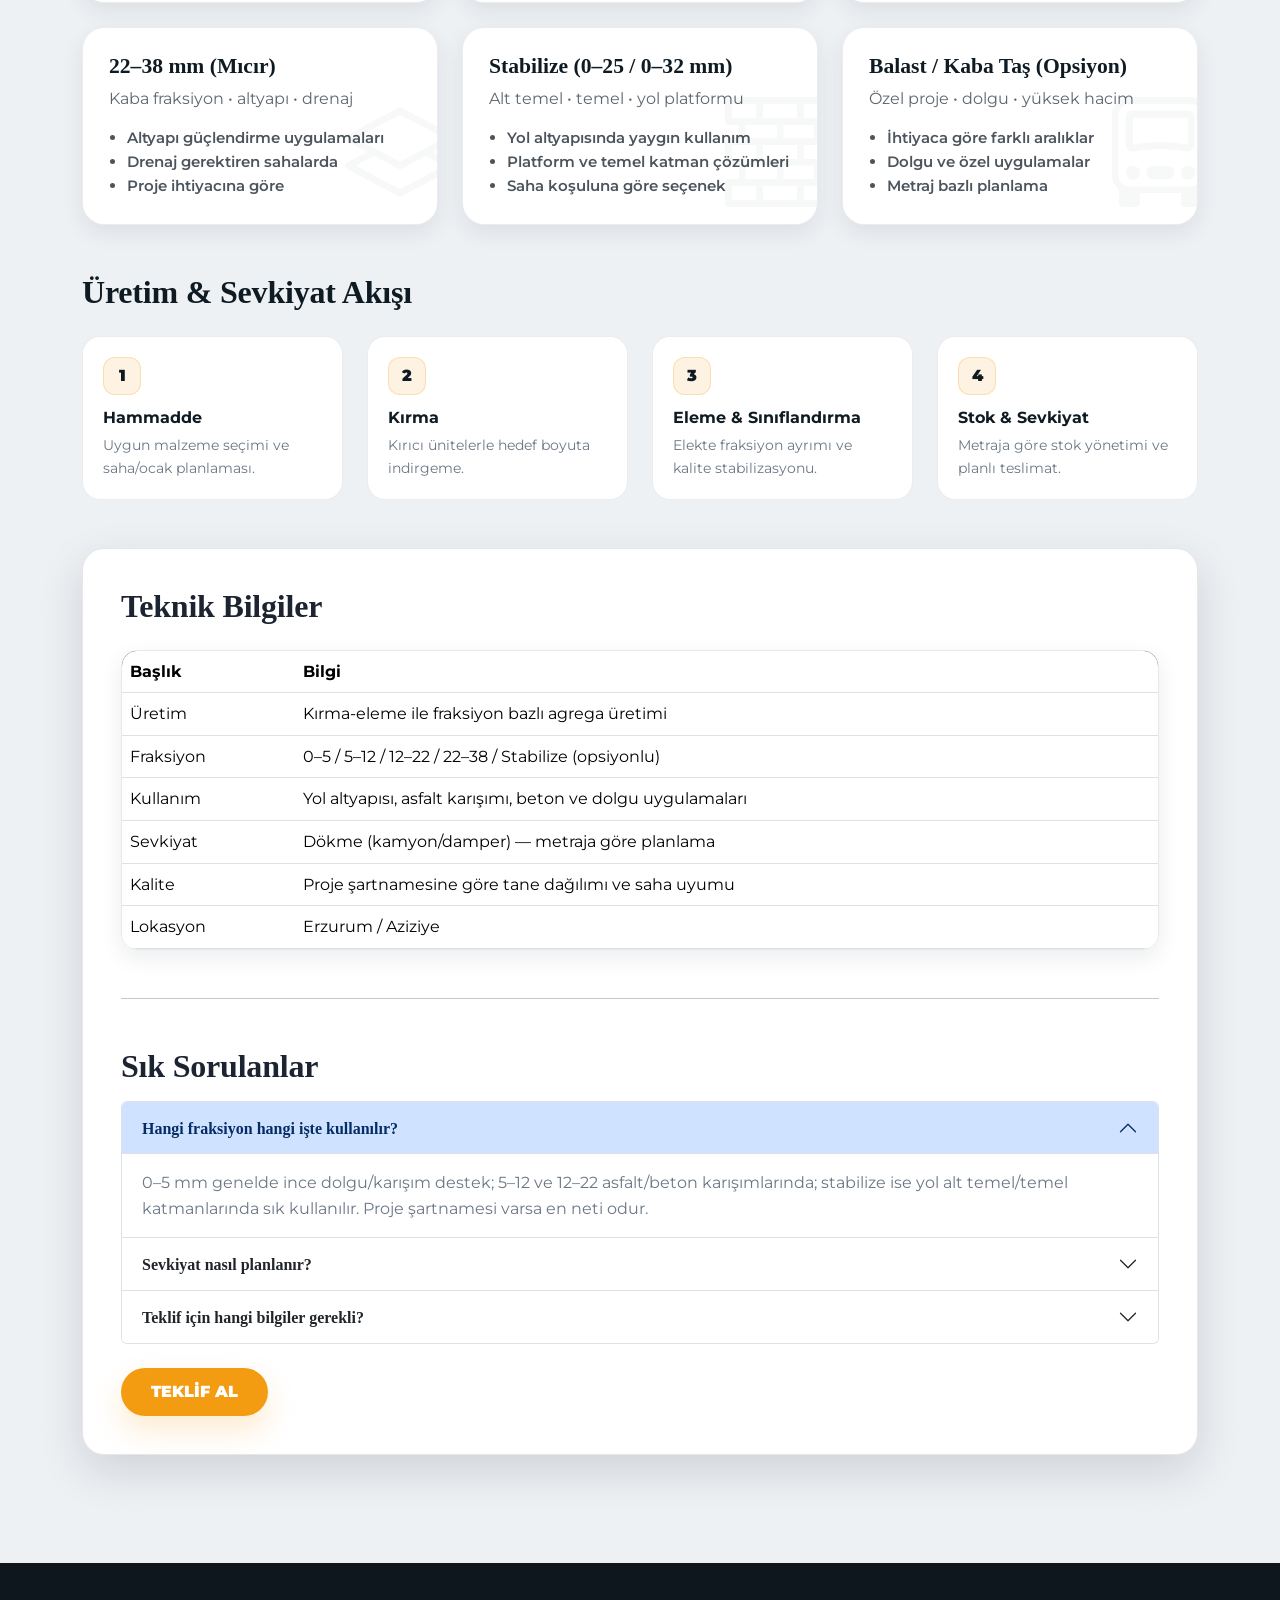
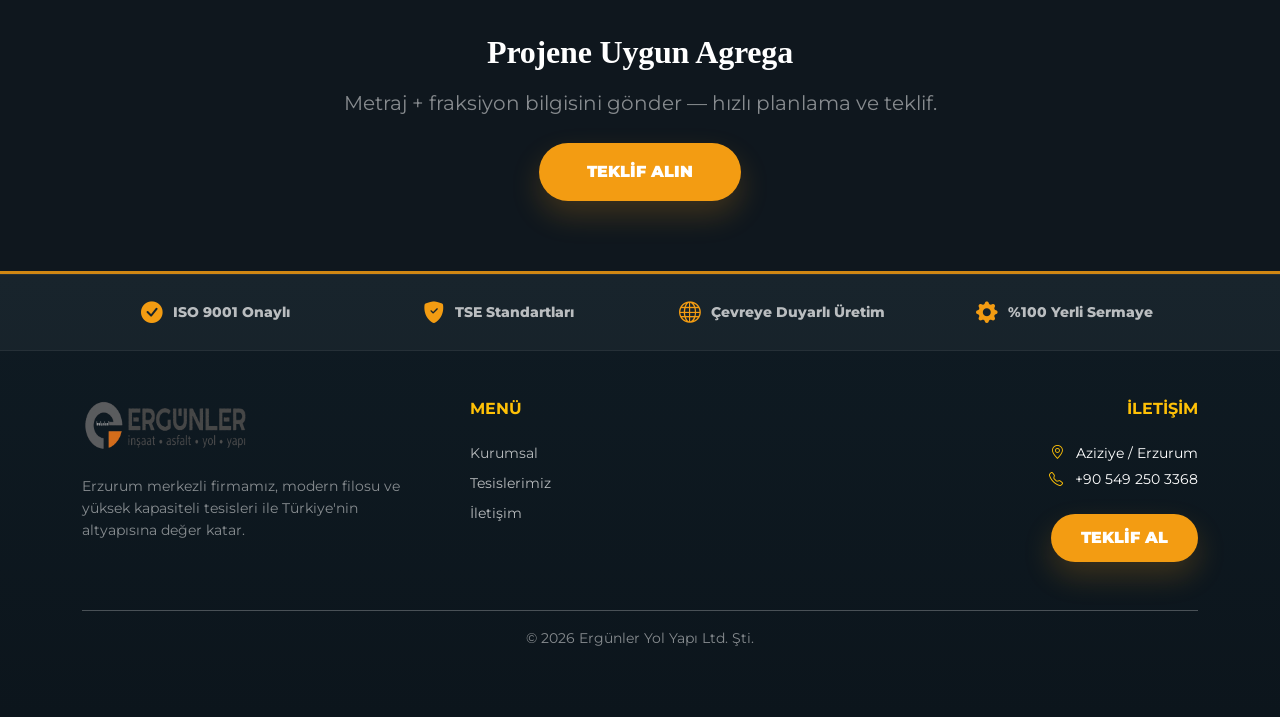
==== commit 4c58759d: "ergunler.web07version" ====
--- a/agrega.html
+++ b/agrega.html
@@ -3,170 +3,498 @@
 <head>
   <meta charset="UTF-8" />
   <meta name="viewport" content="width=device-width, initial-scale=1.0" />
-  <title>Gri Kalsit | Ergünler Yol Yapı & Natro</title>
-
-  <link href="https://fonts.googleapis.com/css2?family=Montserrat:wght@400;600;700;800&family=Playfair+Display:wght@700&display=swap" rel="stylesheet">
+  <title>Agrega | Ergünler Yol Yapı Ltd. Şti.</title>
+  <meta name="description" content="Ergünler Yol Yapı: Kırma-eleme tesisi ile projeye uygun agrega fraksiyonları. Yol, asfalt ve beton uygulamalarına kontrollü üretim ve hızlı sevkiyat." />
+
+  <link rel="preconnect" href="https://fonts.googleapis.com">
+  <link rel="preconnect" href="https://fonts.gstatic.com" crossorigin>
+  <link href="https://fonts.googleapis.com/css2?family=Montserrat:wght@400;500;600;700;800;900&display=swap" rel="stylesheet">
+
   <link href="https://cdn.jsdelivr.net/npm/bootstrap@5.3.0/dist/css/bootstrap.min.css" rel="stylesheet">
   <link rel="stylesheet" href="https://cdn.jsdelivr.net/npm/bootstrap-icons@1.11.1/font/bootstrap-icons.css">
-  <link rel="stylesheet" href="css.css">
+  <link rel="stylesheet" href="css.css?v=20260305-premium">
+
+  <style>
+    /* Header arka planı (istersen görseli değiştir) */
+    .header-agrega{
+      background-image:
+        linear-gradient(rgba(15,27,35,.78), rgba(15,27,35,.78)),
+        url("images/agrega.jpg");
+      background-size: cover;
+      background-position: center;
+    }
+
+    /* Premium mini kartlar */
+    .feature-card{
+      background:#fff;
+      border: 1px solid rgba(15,23,30,.08);
+      border-radius: 20px;
+      padding: 24px;
+      box-shadow: 0 14px 34px rgba(0,0,0,.06);
+      height: 100%;
+      transition: transform .25s ease, box-shadow .25s ease, border-color .25s ease;
+      position: relative;
+      overflow:hidden;
+    }
+    .feature-card:hover{
+      transform: translateY(-6px);
+      box-shadow: 0 22px 50px rgba(15,23,30,.12);
+      border-color: rgba(243,156,18,.45);
+    }
+    .feature-icon{
+      width: 54px; height:54px;
+      border-radius: 14px;
+      display:flex; align-items:center; justify-content:center;
+      background: var(--ana-lacivert);
+      color: var(--sirket-turuncu);
+      font-size: 1.5rem;
+      margin-bottom: 14px;
+      filter: drop-shadow(0 10px 18px rgba(15,27,35,.12));
+    }
+    .soft-badge{
+      display:inline-flex; align-items:center; gap:8px;
+      padding: 10px 14px;
+      border-radius: 999px;
+      background: rgba(243,156,18,.10);
+      border: 1px solid rgba(243,156,18,.22);
+      font-weight: 800;
+      color: var(--ana-lacivert);
+    }
+
+    /* Ürün kartı */
+    .product-card{
+      background:#fff;
+      border:1px solid rgba(15,23,30,.08);
+      border-radius: 22px;
+      padding: 26px;
+      height: 100%;
+      position: relative;
+      overflow:hidden;
+      transition: transform .25s ease, box-shadow .25s ease, border-color .25s ease;
+    }
+    .product-card:hover{
+      transform: translateY(-8px);
+      box-shadow: 0 22px 50px rgba(15,23,30,.12);
+      border-color: rgba(243,156,18,.45);
+    }
+    .product-bg{
+      position:absolute; right:-18px; bottom:-18px;
+      font-size: 110px;
+      color: rgba(15,23,30,.03);
+      pointer-events:none;
+    }
+    .product-title{
+      font-weight: 900;
+      color: var(--ana-lacivert);
+      margin-bottom: 6px;
+    }
+    .product-sub{
+      color: rgba(26,37,47,.70);
+      margin-bottom: 14px;
+    }
+    .product-list{
+      margin:0;
+      padding-left: 18px;
+      color: rgba(26,37,47,.78);
+      font-weight: 600;
+      font-size: .95rem;
+    }
+
+    /* Adım şeridi */
+    .step-card{
+      background:#fff;
+      border:1px solid rgba(15,23,30,.08);
+      border-radius: 18px;
+      padding: 20px;
+      height:100%;
+    }
+    .step-no{
+      width: 38px; height:38px;
+      border-radius: 12px;
+      display:flex; align-items:center; justify-content:center;
+      background: rgba(243,156,18,.12);
+      border: 1px solid rgba(243,156,18,.25);
+      font-weight: 900;
+      color: var(--ana-lacivert);
+      margin-bottom: 10px;
+    }
+
+    /* CTA */
+    .agrega-cta{
+      background:#0f171e;
+      padding: 70px 0;
+      margin-top: 60px;
+    }
+  </style>
 </head>
 
 <body>
 
+  <div id="preloader">
+    <div class="loader-spinner"></div>
+    <div class="loader-text">ERGÜNLER</div>
+  </div>
+
   <nav class="navbar navbar-expand-lg sticky-top">
-  <div class="container">
-    <a class="navbar-brand brand" href="index.html">
-  <img src="images/ergunler-icon.png" alt="Ergünler" class="brand-icon">
-  <span class="brand-text">
-    <span class="brand-name">ERGÜNLER</span>
-    <span class="brand-sub">inşaat • asfalt • yol • yapı</span>
-  </span>
-</a>
-
-    <button class="navbar-toggler" type="button" data-bs-toggle="collapse" data-bs-target="#navbarNav">
-      <span class="navbar-toggler-icon" style="filter: invert(1);"></span>
-    </button>
-
-    <div class="collapse navbar-collapse" id="navbarNav">
-      <ul class="navbar-nav ms-auto align-items-center">
-        <li class="nav-item">
-          <a class="nav-link" href="index.html">ANA SAYFA</a>
-        </li>
-
-        <li class="nav-item">
-          <a class="nav-link" href="kurumsal.html">KURUMSAL</a>
-        </li>
-
-        <!-- ✅ AKTİF: ÜRÜNLER (tüm ürün sayfalarında) -->
-        <li class="nav-item dropdown nav-hover">
-          <a class="nav-link dropdown-toggle active" aria-current="page"
-             href="#" id="urunlerMenu" role="button" data-bs-toggle="dropdown" aria-expanded="false">
-            ÜRÜNLER
-          </a>
-          <ul class="dropdown-menu" aria-labelledby="urunlerMenu">
-            <li><a class="dropdown-item" href="gri-kalsit.html">Gri Kalsit</a></li>
-            <li><a class="dropdown-item" href="beyaz-kalsit.html">Beyaz Kalsit</a></li>
-            <li><a class="dropdown-item" href="agrega.html">Agrega</a></li>
-            <li><a class="dropdown-item" href="asfalt.html">Asfalt</a></li>
-          </ul>
-        </li>
-
-        <li class="nav-item">
-          <a class="nav-link" href="tesisler.html">TESİSLER</a>
-        </li>
-
-        <li class="nav-item">
-          <a class="nav-link" href="haberler.html">HABERLER</a>
-        </li>
-
-        <li class="nav-item">
-          <a class="nav-link" href="iletisim.html">İLETİŞİM</a>
-        </li>
-
-        <li class="nav-item ms-lg-3">
-          <a href="iletisim.html" class="btn-teklif">TEKLİF AL</a>
-        </li>
-      </ul>
+    <div class="container">
+      <a class="navbar-brand brand" href="index.html">
+        <img src="images/ergunler-icon.png" alt="Ergünler" class="brand-icon">
+        <span class="brand-text">
+          <span class="brand-name">ERGÜNLER</span>
+          <span class="brand-sub">inşaat • asfalt • yol • yapı</span>
+        </span>
+      </a>
+
+      <button class="navbar-toggler" type="button" data-bs-toggle="collapse" data-bs-target="#navbarNav" aria-label="Menü">
+        <span class="navbar-toggler-icon" style="filter: invert(1);"></span>
+      </button>
+
+      <div class="collapse navbar-collapse" id="navbarNav">
+        <ul class="navbar-nav ms-auto align-items-center">
+          <li class="nav-item"><a class="nav-link" href="index.html">ANA SAYFA</a></li>
+
+          <li class="nav-item dropdown nav-hover">
+            <a class="nav-link dropdown-toggle" href="#" id="kurumsalMenu" role="button" data-bs-toggle="dropdown" aria-expanded="false">
+              KURUMSAL
+            </a>
+            <ul class="dropdown-menu" aria-labelledby="kurumsalMenu">
+              <li><a class="dropdown-item" href="kurumsal.html">Hakkımızda</a></li>
+              <li><a class="dropdown-item" href="makine-parkuru.html">Araç & Makine Parkuru</a></li>
+            </ul>
+          </li>
+
+          <li class="nav-item dropdown nav-hover">
+            <a class="nav-link dropdown-toggle active" aria-current="page"
+               href="#" id="urunlerMenu" role="button" data-bs-toggle="dropdown" aria-expanded="false">
+              ÜRÜNLER
+            </a>
+            <ul class="dropdown-menu" aria-labelledby="urunlerMenu">
+              <li><a class="dropdown-item" href="gri-kalsit.html">Gri Kalsit</a></li>
+              <li><a class="dropdown-item" href="beyaz-kalsit.html">Beyaz Kalsit</a></li>
+              <li><a class="dropdown-item active" href="agrega.html">Agrega</a></li>
+              <li><a class="dropdown-item" href="asfalt.html">Asfalt</a></li>
+            </ul>
+          </li>
+
+          <li class="nav-item"><a class="nav-link" href="tesisler.html">TESİSLER</a></li>
+          <li class="nav-item"><a class="nav-link" href="haberler.html">HABERLER</a></li>
+          <li class="nav-item"><a class="nav-link" href="iletisim.html">İLETİŞİM</a></li>
+          <li class="nav-item ms-lg-3"><a href="iletisim.html" class="btn-teklif">TEKLİF AL</a></li>
+        </ul>
+      </div>
+    </div>
+  </nav>
+
+  <!-- PAGE HEADER -->
+  <header class="page-header header-agrega">
+    <div class="container text-center">
+      <h1 class="mb-2">Agrega</h1>
+      <p class="opacity-75 mb-0 fs-5">Kırma • Eleme • Stok • Sevkiyat • Projeye Uygun Fraksiyon</p>
+    </div>
+  </header>
+
+  <!-- STATS -->
+  <div class="stats-container">
+    <div class="container">
+      <div class="stats-card">
+        <div class="row text-center g-4">
+          <div class="col-md-3">
+            <span class="stat-val" data-target="8" data-suffix="+">0</span>
+            <span class="stat-label">Kırıcı Ünite</span>
+          </div>
+          <div class="col-md-3 border-md-start border-md-end">
+            <span class="stat-val" data-target="4" data-suffix="+">0</span>
+            <span class="stat-label">Elek Sistemi</span>
+          </div>
+          <div class="col-md-3 border-md-end">
+            <span class="stat-val" data-target="6" data-suffix="+">0</span>
+            <span class="stat-label">Fraksiyon Seçeneği</span>
+          </div>
+          <div class="col-md-3">
+            <span class="stat-val" data-target="100" data-suffix="%">0</span>
+            <span class="stat-label">Öz Kaynak / Öz Mal</span>
+          </div>
+        </div>
+      </div>
     </div>
   </div>
-</nav>
-
-  <!-- PAGE HEADER -->
-  <header class="page-header header-kurumsal">
-    <div class="container">
-      <h1 class="mb-2">Gri Kalsit</h1>
-      <p class="opacity-75 mb-0">Natro üretim gücü ile mikronize çözümler</p>
-    </div>
-  </header>
-
-  <section class="py-5">
-    <div class="container">
-
+
+  <main class="container py-5">
+
+    <!-- ÖZET -->
+    <div class="content-card mt-0">
+      <div class="row g-4 align-items-center">
+        <div class="col-lg-6">
+          <h2 class="mb-3">Ürün & Hizmet Özeti</h2>
+          <p class="text-muted mb-4">
+            Ergünler Yol Yapı olarak; kırma-eleme tesisimizde projeye uygun agrega fraksiyonlarını
+            kontrollü şekilde üretir, stoklar ve sahaya planlı sevk ederiz.
+            Yol altyapısı, asfalt ve beton uygulamalarında doğru tane dağılımı ile stabil performans hedeflenir.
+          </p>
+
+          <div class="d-flex flex-wrap gap-2">
+            <span class="soft-badge"><i class="bi bi-grid-3x3-gap"></i> Kontrollü Eleme</span>
+            <span class="soft-badge"><i class="bi bi-diagram-3"></i> Projeye Uygun Fraksiyon</span>
+            <span class="soft-badge"><i class="bi bi-truck"></i> Hızlı Sevkiyat</span>
+          </div>
+
+          <div class="mt-4 d-flex gap-2 flex-wrap">
+            <a href="iletisim.html" class="btn-teklif">TEKLİF AL</a>
+            <a href="makine-parkuru.html" class="btn btn-outline-dark rounded-pill fw-bold px-4">
+              Makine Parkuru <i class="bi bi-arrow-right ms-1"></i>
+            </a>
+          </div>
+        </div>
+
+        <div class="col-lg-6">
+          <div class="map-frame p-3">
+            <img src="images/placeholder-product.jpg" alt="Agrega" class="rounded-4">
+            <p class="small text-muted mt-2 mb-0">*Görseli agrega/tesis fotoğrafınla değiştiririz.</p>
+          </div>
+        </div>
+      </div>
+    </div>
+
+    <!-- AVANTAJLAR -->
+    <section class="mt-5">
+      <div class="row g-4">
+        <div class="col-lg-4">
+          <div class="feature-card">
+            <div class="feature-icon"><i class="bi bi-sliders2-vertical"></i></div>
+            <h4 class="fw-bold mb-2" style="color:var(--ana-lacivert);">Granülometri Kontrolü</h4>
+            <p class="text-muted mb-0">İstenen tane dağılımına göre eleme ayarı ve fraksiyon yönetimi.</p>
+          </div>
+        </div>
+        <div class="col-lg-4">
+          <div class="feature-card">
+            <div class="feature-icon"><i class="bi bi-box-seam"></i></div>
+            <h4 class="fw-bold mb-2" style="color:var(--ana-lacivert);">Stok & Süreklilik</h4>
+            <p class="text-muted mb-0">Kesintisiz saha akışı için stok planlama ve hızlı yükleme süreçleri.</p>
+          </div>
+        </div>
+        <div class="col-lg-4">
+          <div class="feature-card">
+            <div class="feature-icon"><i class="bi bi-shield-check"></i></div>
+            <h4 class="fw-bold mb-2" style="color:var(--ana-lacivert);">Saha Uyumlu Sevkiyat</h4>
+            <p class="text-muted mb-0">Metraj ve iş programına göre planlı sevkiyat ile zamanında teslimat.</p>
+          </div>
+        </div>
+      </div>
+    </section>
+
+    <!-- FRAKSİYONLAR -->
+    <section class="mt-5">
+      <div class="d-flex flex-column flex-md-row justify-content-between align-items-md-end gap-2 mb-4">
+        <div>
+          <h2 class="fw-bold mb-1" style="color: var(--ana-lacivert);">Agrega <span class="text-turuncu">Fraksiyonları</span></h2>
+          <p class="text-muted mb-0">Aşağıdaki aralıklar örnektir — projene göre netleştiririz.</p>
+        </div>
+      </div>
+
+      <div class="row g-4">
+        <div class="col-lg-4 col-md-6">
+          <div class="product-card">
+            <i class="bi bi-droplet-half product-bg"></i>
+            <h4 class="product-title">0–5 mm (Kırma Kum)</h4>
+            <div class="product-sub">İnce fraksiyon • dolgu • karışım destek</div>
+            <ul class="product-list">
+              <li>Asfalt ve beton karışımlarında kullanım</li>
+              <li>Şantiye içi dolgu/tesviye işleri</li>
+              <li>Projeye göre ince ayar</li>
+            </ul>
+          </div>
+        </div>
+
+        <div class="col-lg-4 col-md-6">
+          <div class="product-card">
+            <i class="bi bi-circle-square product-bg"></i>
+            <h4 class="product-title">5–12 mm (Mıcır)</h4>
+            <div class="product-sub">Orta fraksiyon • stabil katman • karışım</div>
+            <ul class="product-list">
+              <li>Asfalt karışımlarında yaygın kullanım</li>
+              <li>Yol üstyapı uygulamaları</li>
+              <li>Kontrollü tane dağılımı</li>
+            </ul>
+          </div>
+        </div>
+
+        <div class="col-lg-4 col-md-6">
+          <div class="product-card">
+            <i class="bi bi-circle-square product-bg"></i>
+            <h4 class="product-title">12–22 mm (Mıcır)</h4>
+            <div class="product-sub">Taşıyıcılık • drenaj • kaplama altı</div>
+            <ul class="product-list">
+              <li>Yük taşıma performansına katkı</li>
+              <li>Kaplama altı katmanlarda tercih</li>
+              <li>Şartnameye göre üretim</li>
+            </ul>
+          </div>
+        </div>
+
+        <div class="col-lg-4 col-md-6">
+          <div class="product-card">
+            <i class="bi bi-layers product-bg"></i>
+            <h4 class="product-title">22–38 mm (Mıcır)</h4>
+            <div class="product-sub">Kaba fraksiyon • altyapı • drenaj</div>
+            <ul class="product-list">
+              <li>Altyapı güçlendirme uygulamaları</li>
+              <li>Drenaj gerektiren sahalarda</li>
+              <li>Proje ihtiyacına göre</li>
+            </ul>
+          </div>
+        </div>
+
+        <div class="col-lg-4 col-md-6">
+          <div class="product-card">
+            <i class="bi bi-bricks product-bg"></i>
+            <h4 class="product-title">Stabilize (0–25 / 0–32 mm)</h4>
+            <div class="product-sub">Alt temel • temel • yol platformu</div>
+            <ul class="product-list">
+              <li>Yol altyapısında yaygın kullanım</li>
+              <li>Platform ve temel katman çözümleri</li>
+              <li>Saha koşuluna göre seçenek</li>
+            </ul>
+          </div>
+        </div>
+
+        <div class="col-lg-4 col-md-6">
+          <div class="product-card">
+            <i class="bi bi-truck-front product-bg"></i>
+            <h4 class="product-title">Balast / Kaba Taş (Opsiyon)</h4>
+            <div class="product-sub">Özel proje • dolgu • yüksek hacim</div>
+            <ul class="product-list">
+              <li>İhtiyaca göre farklı aralıklar</li>
+              <li>Dolgu ve özel uygulamalar</li>
+              <li>Metraj bazlı planlama</li>
+            </ul>
+          </div>
+        </div>
+      </div>
+    </section>
+
+    <!-- ÜRETİM AKIŞI -->
+    <section class="mt-5">
+      <h2 class="fw-bold mb-4" style="color: var(--ana-lacivert);">Üretim & Sevkiyat Akışı</h2>
+      <div class="row g-4">
+        <div class="col-lg-3 col-md-6">
+          <div class="step-card">
+            <div class="step-no">1</div>
+            <div class="fw-bold mb-1" style="color:var(--ana-lacivert);">Hammadde</div>
+            <div class="text-muted small mb-0">Uygun malzeme seçimi ve saha/ocak planlaması.</div>
+          </div>
+        </div>
+        <div class="col-lg-3 col-md-6">
+          <div class="step-card">
+            <div class="step-no">2</div>
+            <div class="fw-bold mb-1" style="color:var(--ana-lacivert);">Kırma</div>
+            <div class="text-muted small mb-0">Kırıcı ünitelerle hedef boyuta indirgeme.</div>
+          </div>
+        </div>
+        <div class="col-lg-3 col-md-6">
+          <div class="step-card">
+            <div class="step-no">3</div>
+            <div class="fw-bold mb-1" style="color:var(--ana-lacivert);">Eleme & Sınıflandırma</div>
+            <div class="text-muted small mb-0">Elekte fraksiyon ayrımı ve kalite stabilizasyonu.</div>
+          </div>
+        </div>
+        <div class="col-lg-3 col-md-6">
+          <div class="step-card">
+            <div class="step-no">4</div>
+            <div class="fw-bold mb-1" style="color:var(--ana-lacivert);">Stok & Sevkiyat</div>
+            <div class="text-muted small mb-0">Metraja göre stok yönetimi ve planlı teslimat.</div>
+          </div>
+        </div>
+      </div>
+    </section>
+
+    <!-- TEKNİK BİLGİLER -->
+    <section class="mt-5">
       <div class="content-card">
-        <div class="row g-4 align-items-center">
-          <div class="col-lg-6">
-            <h2 class="mb-3">Ürün Özeti</h2>
-            <p class="text-muted mb-4">
-              Gri mikronize kalsit; plastik, boya, yapı kimyasalları ve endüstriyel uygulamalarda dolgu/performans
-              malzemesi olarak kullanılır. İstenen mikron aralığında üretim sağlanır.
-            </p>
-
-            <div class="d-flex flex-wrap gap-2">
-              <span class="spec-badge">2–5 µ Hassasiyet</span>
-              <span class="spec-badge">Stabil Kalite</span>
-              <span class="spec-badge">Sevkiyata Uygun</span>
-            </div>
-
-            <div class="mt-4">
-              <a href="iletisim.html" class="btn-teklif">TEKLİF AL</a>
-            </div>
-          </div>
-
-          <div class="col-lg-6">
-            <div class="map-frame p-3">
-              <img src="images/placeholder-product.jpg" alt="Gri Kalsit" class="rounded-4">
-              <p class="small text-muted mt-2 mb-0">*Görseli sonra ürün fotoğrafınla değiştiririz.</p>
-            </div>
-          </div>
-        </div>
-
-        <hr class="my-5 opacity-10">
-
         <h2 class="mb-4">Teknik Bilgiler</h2>
         <div class="table-responsive custom-table">
           <table class="table mb-0">
             <thead>
               <tr>
-                <th>Özellik</th>
-                <th>Değer</th>
+                <th>Başlık</th>
+                <th>Bilgi</th>
               </tr>
             </thead>
             <tbody>
-              <tr><td>Mikron Aralığı</td><td>2 µ / 5 µ (opsiyonlu)</td></tr>
-              <tr><td>Renk</td><td>Gri</td></tr>
-              <tr><td>Ambalaj</td><td>Çuval / Bigbag (varsa)</td></tr>
-              <tr><td>Sevkiyat</td><td>Erzurum / Aziziye</td></tr>
+              <tr><td>Üretim</td><td>Kırma-eleme ile fraksiyon bazlı agrega üretimi</td></tr>
+              <tr><td>Fraksiyon</td><td>0–5 / 5–12 / 12–22 / 22–38 / Stabilize (opsiyonlu)</td></tr>
+              <tr><td>Kullanım</td><td>Yol altyapısı, asfalt karışımı, beton ve dolgu uygulamaları</td></tr>
+              <tr><td>Sevkiyat</td><td>Dökme (kamyon/damper) — metraja göre planlama</td></tr>
+              <tr><td>Kalite</td><td>Proje şartnamesine göre tane dağılımı ve saha uyumu</td></tr>
+              <tr><td>Lokasyon</td><td>Erzurum / Aziziye</td></tr>
             </tbody>
           </table>
         </div>
 
-      </div>
-
+        <hr class="my-5 opacity-10">
+
+        <h2 class="mb-3">Sık Sorulanlar</h2>
+        <div class="accordion" id="agregaFaq">
+          <div class="accordion-item">
+            <h2 class="accordion-header" id="q1">
+              <button class="accordion-button fw-bold" type="button" data-bs-toggle="collapse" data-bs-target="#a1" aria-expanded="true" aria-controls="a1">
+                Hangi fraksiyon hangi işte kullanılır?
+              </button>
+            </h2>
+            <div id="a1" class="accordion-collapse collapse show" aria-labelledby="q1" data-bs-parent="#agregaFaq">
+              <div class="accordion-body text-muted">
+                0–5 mm genelde ince dolgu/karışım destek; 5–12 ve 12–22 asfalt/beton karışımlarında;
+                stabilize ise yol alt temel/temel katmanlarında sık kullanılır. Proje şartnamesi varsa en neti odur.
+              </div>
+            </div>
+          </div>
+
+          <div class="accordion-item">
+            <h2 class="accordion-header" id="q2">
+              <button class="accordion-button collapsed fw-bold" type="button" data-bs-toggle="collapse" data-bs-target="#a2" aria-expanded="false" aria-controls="a2">
+                Sevkiyat nasıl planlanır?
+              </button>
+            </h2>
+            <div id="a2" class="accordion-collapse collapse" aria-labelledby="q2" data-bs-parent="#agregaFaq">
+              <div class="accordion-body text-muted">
+                Metraj + teslim programına göre günlük sevkiyat planı çıkarılır.
+                Amaç; sahada bekleme olmadan düzenli akış sağlamaktır.
+              </div>
+            </div>
+          </div>
+
+          <div class="accordion-item">
+            <h2 class="accordion-header" id="q3">
+              <button class="accordion-button collapsed fw-bold" type="button" data-bs-toggle="collapse" data-bs-target="#a3" aria-expanded="false" aria-controls="a3">
+                Teklif için hangi bilgiler gerekli?
+              </button>
+            </h2>
+            <div id="a3" class="accordion-collapse collapse" aria-labelledby="q3" data-bs-parent="#agregaFaq">
+              <div class="accordion-body text-muted">
+                Lokasyon, metraj, istenen fraksiyon(lar), teslim tarih aralığı ve varsa teknik şartname.
+              </div>
+            </div>
+          </div>
+        </div>
+
+        <div class="mt-4">
+          <a href="iletisim.html" class="btn-teklif">TEKLİF AL</a>
+        </div>
+      </div>
+    </section>
+
+  </main>
+
+  <!-- CTA -->
+  <section class="agrega-cta">
+    <div class="container text-center">
+      <h2 class="text-white mb-3">Projene Uygun Agrega</h2>
+      <p class="text-white-50 mb-4 fs-5">Metraj + fraksiyon bilgisini gönder — hızlı planlama ve teklif.</p>
+      <a href="iletisim.html" class="btn-teklif px-5 py-3">TEKLİF ALIN</a>
     </div>
   </section>
 
-  <footer class="footer mt-5 pt-0">
-
-    <!-- GÜNCEL GELİŞMELER (ARTIK OTOMATİK) -->
-    <section class="py-5 bg-light">
-      <div class="container py-4">
-
-        <div class="d-flex flex-column flex-md-row justify-content-between align-items-md-end gap-3 mb-5">
-          <div>
-            <h2 class="fw-bold mb-2" style="color: var(--ana-lacivert);">Güncel <span class="text-turuncu">Gelişmeler</span></h2>
-            <p class="text-muted mb-0">Ergünler ve Natro dünyasından son haberler</p>
-          </div>
-
-          <a href="haberler.html" class="btn btn-outline-dark rounded-pill fw-bold px-4 d-none d-md-inline-block">
-            TÜMÜNÜ GÖR
-          </a>
-        </div>
-
-        <!-- Burayı JS dolduracak -->
-        <div class="row g-4" id="homeNewsGrid">
-          <div class="col-lg-6" id="homeNewsFeatured"></div>
-
-          <div class="col-lg-6">
-            <div class="row g-4" id="homeNewsSide"></div>
-          </div>
-        </div>
-
-        <div class="col-12 text-center d-md-none mt-3">
-          <a href="haberler.html" class="btn btn-outline-dark rounded-pill fw-bold px-5 w-100">TÜM HABERLERİ GÖR</a>
-        </div>
-
-      </div>
-    </section>
+  <footer class="footer mt-0 pt-0">
+
 
     <div class="trust-strip">
       <div class="container">
@@ -181,36 +509,31 @@
 
     <div class="container py-5">
       <div class="row g-5">
-        <div class="col-lg-4">
-          <!-- Footer logo: logo-border istemiyorsan kaldırabilirsin -->
-          <img src="images/logo.jpg" alt="Ergünler İnşaat" class="footer-logo mb-4">
-          <p class="small opacity-50">Erzurum merkezli firmamız, yapı sektöründe güven ve kalitenin adresidir.</p>
-        </div>
-
+        <div class="col-lg-4 text-center text-lg-start">
+          <img src="images/logo.jpg" alt="Ergünler" class="footer-logo mb-4">
+          <p class="small opacity-50">Erzurum merkezli firmamız, modern filosu ve yüksek kapasiteli tesisleri ile Türkiye'nin altyapısına değer katar.</p>
+        </div>
         <div class="col-lg-2">
-          <h6 class="text-warning mb-4 fw-bold">NAVİGASYON</h6>
-          <ul class="list-unstyled">
+          <h6 class="text-warning mb-4 fw-bold">MENÜ</h6>
+          <ul class="list-unstyled small">
             <li class="mb-2"><a href="kurumsal.html" class="footer-link">Kurumsal</a></li>
             <li class="mb-2"><a href="tesisler.html" class="footer-link">Tesislerimiz</a></li>
             <li class="mb-2"><a href="iletisim.html" class="footer-link">İletişim</a></li>
           </ul>
         </div>
-
         <div class="col-lg-6 text-lg-end">
-          <h6 class="text-warning mb-4 fw-bold text-lg-end">İLETİŞİM</h6>
+          <h6 class="text-warning mb-4 fw-bold">İLETİŞİM</h6>
           <p class="small mb-1"><i class="bi bi-geo-alt text-warning me-2"></i> Aziziye / Erzurum</p>
           <p class="small mb-4"><i class="bi bi-telephone text-warning me-2"></i> +90 549 250 3368</p>
           <a href="iletisim.html" class="btn-teklif">TEKLİF AL</a>
         </div>
       </div>
-
       <hr class="mt-5 opacity-10">
       <p class="text-center small opacity-50 mb-0">© 2026 Ergünler Yol Yapı Ltd. Şti.</p>
     </div>
-
   </footer>
 
   <script src="https://cdn.jsdelivr.net/npm/bootstrap@5.3.0/dist/js/bootstrap.bundle.min.js"></script>
-  <script src="script.js"></script>
+  <script src="script.js?v=20260305-premium"></script>
 </body>
 </html>
--- a/css.css
+++ b/css.css
@@ -1,40 +1,73 @@
 /* =========================================================
-   ERGÜNLER YOL YAPI & NATRO - MERKEZİ STİL DOSYASI (FINAL)
-   Ortak stil: Index, Kurumsal, Tesisler, Haberler, İletişim
-   ========================================================= */
-
-/* -------------------------------
-   1) Değişkenler ve Temel Ayarlar
+   ERGÜNLER YOL YAPI & NATRO - FULL REDESIGN (2026)
+   - Aynı class isimleri korunur (kırmadan modernleştirir)
+   - Navbar boy farkı biter (brand-icon + brand-text uyumlu)
+   - Kartlar / hero / dropdown / ürün grid / haberler premium görünür
+========================================================= */
+
+/* -------------------------------
+   1) Design Tokens / Temel
 -------------------------------- */
 :root{
-  --ana-lacivert:#1a252f;
+  /* Brand */
+  --ana-lacivert:#0f1b23;     /* daha premium koyu */
+  --ana-lacivert-2:#142431;   /* gradient ton */
   --sirket-turuncu:#f39c12;
   --koyu-turuncu:#d68910;
-  --acik-arka-plan:#fbfbfb;
+
+  /* Surface - PARLAKLIK BURADAN GİDERİLDİ (Daha mat bir gri) */
+  --acik-arka-plan:#eef1f4; 
   --beyaz:#ffffff;
-  --gri-yazi:#7f8c8d;
-  --yumusak-golge:0 10px 30px rgba(0,0,0,0.08);
-
-  --radius-xl:20px;
-  --radius-lg:15px;
-
-  --transition-fast:200ms ease;
-  --transition-med:350ms ease;
+
+  /* Text */
+  --text:#1b2430;
+  --muted:#6b7785;
+
+  /* Border / Shadow */
+  --border: rgba(15, 27, 35, 0.10);
+  --shadow-sm: 0 8px 22px rgba(15,27,35,0.08);
+  --shadow-md: 0 16px 45px rgba(15,27,35,0.14);
+  --shadow-lg: 0 28px 80px rgba(15,27,35,0.18);
+
+  /* Radius */
+  --radius-xl: 22px;
+  --radius-lg: 16px;
+  --radius-md: 12px;
+
+  /* Spacing */
+  --gap-1: 8px;
+  --gap-2: 12px;
+  --gap-3: 16px;
+  --gap-4: 24px;
+  --gap-5: 32px;
+  --gap-6: 48px;
+
+  /* Motion */
+  --transition-fast: 160ms ease;
+  --transition-med: 320ms ease;
+
+  /* Navbar */
+  --nav-height: 86px;
+  --nav-link-h: 44px;
+  --brand-icon-h: 46px;
+
+  /* Typography */
+  --h1: clamp(2rem, 2.8vw, 3.2rem);
+  --h2: clamp(1.6rem, 2.1vw, 2.3rem);
+  --lead: clamp(1rem, 1.15vw, 1.2rem);
 }
 
 *{ margin:0; padding:0; box-sizing:border-box; }
 html{ scroll-behavior:smooth; }
-
 body{
   font-family:'Montserrat', sans-serif;
-  color:#333;
-  line-height:1.6;
-  background-color:var(--acik-arka-plan);
+  color: var(--text);
+  line-height: 1.6;
+  background: var(--acik-arka-plan);
   overflow-x:hidden;
 }
 
 img{ max-width:100%; height:auto; display:block; }
-
 a{ color:inherit; text-decoration:none; }
 a:hover{ text-decoration:none; }
 
@@ -42,6 +75,9 @@
   outline: 3px solid rgba(243,156,18,0.55);
   outline-offset: 3px;
 }
+
+/* Anchor kullandığında navbar altında kalmasın */
+[id]{ scroll-margin-top: 96px; }
 
 @media (prefers-reduced-motion: reduce){
   *{
@@ -53,173 +89,176 @@
 }
 
 /* -------------------------------
-   2) Navbar
+   2) Navbar (tek sistem, sabit boy)
 -------------------------------- */
 .navbar{
-  background-color:var(--ana-lacivert);
-  padding:15px 0;
-  border-bottom:3px solid var(--sirket-turuncu);
-  min-height:92px;
-  z-index:1000;
-  transition: background-color var(--transition-med), box-shadow var(--transition-med);
+  background: linear-gradient(180deg, var(--ana-lacivert), var(--ana-lacivert-2));
+  border-bottom: 2px solid rgba(243,156,18,0.85);
+  min-height: var(--nav-height);
+  padding: 10px 0;
+  z-index: 1100;
+  transition: background-color var(--transition-med), box-shadow var(--transition-med), transform var(--transition-med);
 }
 
 .navbar.is-scrolled{
-  background-color: rgba(26, 37, 47, 0.98);
-  box-shadow: 0 5px 20px rgba(0,0,0,0.2);
-}
-
-/* Logo (navbar) */
+  background: rgba(15,27,35,0.92);
+  box-shadow: 0 12px 30px rgba(0,0,0,0.22);
+  backdrop-filter: blur(10px);
+}
+
+/* Brand */
 .navbar .navbar-brand{
-  padding: 0 !important;
-  margin: 0 !important;
-  line-height: 0 !important;
-  display: flex !important;
-  align-items: center !important;
-}
+  display:flex;
+  align-items:center;
+  gap: 12px;
+  padding:0 !important;
+  margin:0 !important;
+  line-height: 1 !important; /* kritik: line-height 0 yok */
+}
+
+/* Yeni logo sistemi */
+.brand-icon{
+  height: var(--brand-icon-h);
+  width:auto;
+  object-fit:contain;
+  filter: drop-shadow(0 8px 18px rgba(0,0,0,.25));
+}
+
+/* Eski sistemle uyum (brand-logo) */
 .navbar .navbar-brand img.brand-logo{
-  height: 70px !important;
-  width: auto !important;
-  display: block !important;
-  object-fit: contain !important;
-  filter: drop-shadow(0 6px 14px rgba(0,0,0,.35));
-}
-@media (max-width: 768px){
-  .navbar .navbar-brand img.brand-logo{ height: 52px !important; }
-}
-
-/* Nav link */
-.nav-link{
-  color:var(--beyaz) !important;
-  font-weight:600;
-  text-transform:uppercase;
-  font-size:0.8rem;
-  letter-spacing:1px;
-  transition: color var(--transition-fast);
-}
-.nav-link:hover{ color:var(--sirket-turuncu) !important; }
-
-.nav-link.active,
-.nav-link[aria-current="page"]{
-  color:var(--sirket-turuncu) !important;
-}
-
-/* Mobil toggler */
-.navbar-toggler{ border:1px solid rgba(255,255,255,0.25) !important; }
+  height: var(--brand-icon-h);
+  width:auto;
+  object-fit:contain;
+  filter: drop-shadow(0 8px 18px rgba(0,0,0,.25));
+}
+
+/* LOGO HİZALAMA ÇÖZÜMÜ - DİKKAT */
+.brand-text{ 
+  display:flex; 
+  flex-direction:column; 
+  justify-content: center;
+}
+.brand-name{
+  font-family: 'Montserrat', sans-serif;
+  font-weight: 900;
+  font-size: 23px; /* Daha tok bir görüntü için boyutu ayarladık */
+  letter-spacing: 0px;
+  color: #fff;
+  line-height: 1;
+}
+.brand-sub{
+  font-family: 'Montserrat', sans-serif;
+  font-size: 10.5px; /* Alt metnin "ERGÜNLER" yazısına tam oturması için */
+  font-weight: 700;
+  color: var(--sirket-turuncu);
+  margin-top: 3px;
+  letter-spacing: 1.1px; /* Boşlukları yayarak üst metinle hizalamasını sağladık */
+  text-transform: uppercase;
+  line-height: 1;
+}
+
+/* Toggler */
+.navbar-toggler{
+  border: 1px solid rgba(255,255,255,0.22) !important;
+  border-radius: 12px;
+}
 .navbar-toggler:focus{ box-shadow:none !important; }
 
-/* -------------------------------
-   2.1) ÜRÜNLER Dropdown (Yeni ve Estetik)
--------------------------------- */
+/* Nav links (stabil) */
 .navbar .navbar-nav .nav-link{
+  color: rgba(255,255,255,0.88) !important;
+  font-weight: 800;
+  text-transform: uppercase;
+  font-size: .82rem;
+  letter-spacing: 1px;
+
   display:inline-flex !important;
   align-items:center !important;
-  height:42px;
-  line-height:42px !important;
-  padding-top:0 !important;
-  padding-bottom:0 !important;
-}
-
-/* Ok hizası ve animasyonu */
+  height: var(--nav-link-h);
+  line-height: var(--nav-link-h) !important;
+  padding: 0 12px !important;
+
+  border-bottom: 2px solid transparent; /* active boy farkı yapmasın */
+  transition: color var(--transition-fast), border-color var(--transition-fast), opacity var(--transition-fast);
+}
+
+.navbar .navbar-nav .nav-link:hover{
+  color: #fff !important;
+  opacity: 1;
+  border-bottom-color: rgba(243,156,18,0.50);
+}
+
+.navbar .navbar-nav .nav-link.active,
+.navbar .navbar-nav .nav-link[aria-current="page"]{
+  color: var(--sirket-turuncu) !important;
+  border-bottom-color: rgba(243,156,18,0.95);
+}
+
+/* Dropdown ok */
 .navbar .navbar-nav .dropdown-toggle{
   position: relative;
-  padding-right: 20px !important;
+  padding-right: 28px !important;
 }
 .navbar .navbar-nav .dropdown-toggle::after{
   position: absolute;
-  right: 6px;
+  right: 10px;
   top: 50%;
   transform: translateY(-50%);
-  margin-left: 0 !important;
-  opacity: .85;
+  opacity: .9;
   transition: transform var(--transition-fast);
 }
 
-/* Dropdown kutu ana estetiği */
+/* Dropdown menu */
 .navbar .dropdown-menu{
-  padding: 12px;
+  padding: 10px;
   border-radius: 16px;
-  min-width: 240px;
-  background: rgba(26, 37, 47, 0.98);
+  min-width: 260px;
+  background: rgba(15,27,35,0.98);
   border: 1px solid rgba(255,255,255,0.08);
-  box-shadow: 0 20px 40px rgba(0,0,0,0.4);
-  backdrop-filter: blur(10px);
+  box-shadow: var(--shadow-lg);
   margin: 0;
 }
 
-/* Dropdown içindeki linklerin estetiği */
+/* Dropdown item (kayma yok, premium) */
 .navbar .dropdown-item{
-  border-radius: 10px;
-  padding: 12px 16px;
-  font-weight: 600;
-  letter-spacing: 0.5px;
-  color: rgba(255,255,255,0.85);
-  transition: all var(--transition-fast);
-  display: flex;
-  align-items: center;
-  position: relative;
-  overflow: hidden;
-}
-
-/* Hover durumunda soldan çıkan turuncu çizgi */
-.navbar .dropdown-item::before {
-  content: "";
-  position: absolute;
-  left: 0;
-  top: 0;
-  height: 100%;
-  width: 4px;
-  background-color: var(--sirket-turuncu);
-  transform: scaleY(0);
-  transition: transform var(--transition-fast);
-  border-radius: 4px;
-}
-
-/* Hover efektleri */
+  border-radius: 12px;
+  padding: 12px 14px;
+  font-weight: 800;
+  letter-spacing: 0.3px;
+  color: rgba(255,255,255,0.86);
+  transition: background var(--transition-fast), color var(--transition-fast);
+}
+
 .navbar .dropdown-item:hover,
 .navbar .dropdown-item:focus{
-  background: rgba(243,156,18,0.1);
+  background: rgba(243,156,18,0.12);
   color: #fff;
-  padding-left: 22px; /* Yazıyı hafif sağa kaydırır */
-}
-
-.navbar .dropdown-item:hover::before {
-  transform: scaleY(0.7);
-}
-
-.navbar .dropdown-menu li + li{ margin-top:4px; }
-
-/* Masaüstü hover ayarları */
+}
+
+/* Desktop hover açma (nav-hover) */
 @media (min-width: 992px){
-  /* ✅ padding-bottom kaldır: hizayı bozan bu */
-  .nav-hover{
-    position: relative;
-    padding-bottom: 0;
-  }
-
-  /* ✅ Hover "köprüsü": linkten menüye inerken kapanmasın */
+  .nav-hover{ position: relative; }
+
+  /* Hover köprüsü */
   .nav-hover::after{
     content:"";
     position:absolute;
+    left:0; right:0;
+    top:100%;
+    height:12px;
+    background:transparent;
+  }
+
+  .nav-hover > .dropdown-menu{
+    display:block;
+    top: calc(100% + 10px);
     left: 0;
-    right: 0;
-    top: 100%;
-    height: 12px;          /* 10-14 arası oynayabilirsin */
-    background: transparent;
-  }
-
-  /* ✅ dropdown’a boşluğu menüye ver */
-  .nav-hover > .dropdown-menu{
-    display: block;
-    top: calc(100% + 10px); /* boşluk */
-    left: 0;                /* menü, ÜRÜNLER’in altından başlasın */
-    right: auto;
 
     opacity: 0;
     visibility: hidden;
     pointer-events: none;
     transform: translateY(10px);
-    transition: opacity 250ms ease, transform 250ms ease, visibility 250ms ease;
+    transition: opacity 220ms ease, transform 220ms ease, visibility 220ms ease;
   }
 
   .nav-hover:hover > .dropdown-menu,
@@ -235,8 +274,14 @@
   }
 }
 
-/* Mobil tıkla açılma ayarları (Bootstrap uyumlu) */
+/* Mobile dropdown */
 @media (max-width: 991px){
+  .navbar .navbar-nav .nav-link{
+    height:auto;
+    line-height: 1.2 !important;
+    padding: 12px 0 !important;
+    border-bottom: none;
+  }
   .navbar .dropdown-menu{
     position: static !important;
     transform: none !important;
@@ -244,287 +289,334 @@
     visibility: visible !important;
     pointer-events: auto !important;
     box-shadow: none;
-    border-radius: 12px;
+    border-radius: 14px;
     margin-top: 10px !important;
-    background: rgba(255, 255, 255, 0.05);
-    border: none;
+    background: rgba(255,255,255,0.06);
+    border: 1px solid rgba(255,255,255,0.08);
   }
-  .navbar .dropdown-item{ 
-    padding: 12px 16px; 
-  }
-  .navbar .dropdown-item:hover {
-    padding-left: 16px; /* Mobilde kayma efektini iptal ediyoruz ki temiz dursun */
-  }
-}
-
-/* -------------------------------
-   3) Header / Hero
+}
+
+/* Brand mobile */
+@media (max-width: 768px){
+  :root{ --brand-icon-h: 40px; }
+  .brand-name{ font-size: 18px; letter-spacing: 0px; }
+  .brand-sub{ font-size: 8px; letter-spacing: 0.8px; white-space: nowrap; overflow: hidden; text-overflow: ellipsis; }
+  .brand-text{ max-width: 190px; }
+}
+
+/* -------------------------------
+   3) Typography / Başlıklar
 -------------------------------- */
 h1, h2{
   font-family:'Playfair Display', serif;
-  font-weight:700;
-}
-
+  font-weight: 800;
+  letter-spacing: -0.2px;
+}
+
+.hero-section h1{ font-size: var(--h1); }
+.hero-section .lead{ font-size: var(--lead); }
+
+.text-muted{ color: var(--muted) !important; }
+
+/* -------------------------------
+   4) Hero / Page Header
+-------------------------------- */
 .hero-section{
-  height: 60vh;
-  min-height: 500px;
+  min-height: 520px;
+  height: 62vh;
+  display:flex;
+  align-items:center;
+  text-align:center;
+  color:#fff;
+  position: relative;
+  overflow: hidden;
+
   background:
-    linear-gradient(rgba(26, 37, 47, 0.75), rgba(26, 37, 47, 0.75)),
+    radial-gradient(1200px 600px at 20% 10%, rgba(243,156,18,0.18), transparent 55%),
+    linear-gradient(rgba(15,27,35,0.70), rgba(15,27,35,0.70)),
     url("images/anasayfa.jpg") no-repeat center/cover;
-  display:flex;
-  align-items:center;
-  color:#fff;
-  text-align:center;
+}
+
+/* ALT FADE PARLAKLIĞI DÜZELTİLDİ: Beyazdan değil body arka plan renginden fade ediliyor */
+.hero-section::after{
+  content:"";
+  position:absolute;
+  left:0; right:0; bottom:0;
+  height: 100px;
+  background: linear-gradient(to bottom, transparent, var(--acik-arka-plan));
+  pointer-events:none;
 }
 
 /* ortak page header */
 .page-header{
-  height: 30vh;
-  min-height: 260px;
-  display:flex;
-  align-items:center;
+  min-height: 280px;
+  height: 34vh;
+  display:flex;
+  align-items:center;
+  text-align:center;
   color:#fff;
-  text-align:center;
+  position: relative;
+  overflow:hidden;
   background-size: cover;
   background-position: center;
 }
 
-/* sayfa header görselleri */
-.header-kurumsal{
-  background-image:
-    linear-gradient(rgba(26,37,47,.85), rgba(26,37,47,.85)),
-    url("images/kurumsal.jpg");
-}
-.header-tesisler{
-  background-image:
-    linear-gradient(rgba(26,37,47,.85), rgba(26,37,47,.85)),
-    url("images/tesisler.jpg");
-}
-.header-haberler{
-  background-image:
-    linear-gradient(rgba(26,37,47,.85), rgba(26,37,47,.85)),
-    url("images/haberler.jpg");
-}
-.header-iletisim{
-  background-image:
-    linear-gradient(rgba(26,37,47,.85), rgba(26,37,47,.85)),
-    url("images/iletisim.jpg");
-}
-
-/* -------------------------------
-   4) Kartlar ve Bölümler
+.page-header::after{
+  content:"";
+  position:absolute;
+  inset:0;
+  background: linear-gradient(rgba(15,27,35,.78), rgba(15,27,35,.78));
+}
+
+.page-header .container{ position: relative; z-index: 2; }
+
+.header-kurumsal{ background-image:url("images/kurumsal.jpg"); }
+.header-tesisler{ background-image:url("images/tesisler.jpg"); }
+.header-haberler{ background-image:url("images/haberler.jpg"); }
+.header-iletisim{ background-image:url("images/iletisim.jpg"); }
+
+/* responsive hero */
+@media (max-width: 991px){
+  .hero-section{ min-height: 460px; height: auto; padding: 70px 0 60px; }
+}
+
+/* -------------------------------
+   5) Cards / Sections
 -------------------------------- */
 .content-card{
-  background:var(--beyaz);
-  border-radius:var(--radius-xl);
-  padding:40px;
-  box-shadow:var(--yumusak-golge);
-  margin-top:40px;
-  position:relative;
-  z-index:10;
+  background: var(--beyaz);
+  border-radius: var(--radius-xl);
+  padding: 38px;
+  box-shadow: var(--shadow-md);
+  border: 1px solid var(--border);
+  margin-top: 40px;
+  position: relative;
+  z-index: 10;
 }
 
 .service-card,
 .tesis-card,
 .contact-card{
-  background:var(--beyaz);
-  border:none;
-  border-radius:var(--radius-xl);
-  padding:30px;
-  box-shadow:var(--yumusak-golge);
-  transition: transform 420ms cubic-bezier(0.165, 0.84, 0.44, 1), box-shadow var(--transition-med);
-  height:100%;
-}
+  background: var(--beyaz);
+  border-radius: var(--radius-xl);
+  padding: 28px;
+  box-shadow: var(--shadow-sm);
+  border: 1px solid var(--border);
+  height: 100%;
+  transition: transform 260ms ease, box-shadow 260ms ease, border-color 260ms ease;
+}
+
 .service-card:hover,
 .tesis-card:hover,
 .contact-card:hover{
-  transform:translateY(-10px);
-  box-shadow:0 15px 40px rgba(0,0,0,0.1);
-}
-
-/* -------------------------------
-   5) Tablolar ve Listeler
--------------------------------- */
-.custom-table{
-  border-radius:var(--radius-lg);
-  overflow:hidden;
-  box-shadow:0 5px 15px rgba(0,0,0,0.05);
-}
-.custom-table thead{
-  background-color:var(--ana-lacivert);
-  color:var(--beyaz);
-}
-.vision-box{
-  border-left:5px solid var(--sirket-turuncu);
-  padding-left:20px;
-  margin-bottom:25px;
-}
-
-/* -------------------------------
-   6) İstatistikler
+  transform: translateY(-8px);
+  box-shadow: var(--shadow-md);
+  border-color: rgba(243,156,18,0.22);
+}
+
+/* kart içi ikonlar daha “premium” */
+.service-card i,
+.tesis-card i,
+.contact-card i{
+  filter: drop-shadow(0 10px 18px rgba(15,27,35,.12));
+}
+
+/* -------------------------------
+   6) Stats
 -------------------------------- */
 .stats-container{
-  margin-top:-60px;
-  position:relative;
-  z-index:20;
-}
+  margin-top: -70px;
+  position: relative;
+  z-index: 20;
+}
+
 .stats-card{
-  background:var(--beyaz);
-  border-radius:var(--radius-xl);
-  padding:35px;
-  box-shadow:0 20px 40px rgba(0,0,0,0.15);
-  border-bottom:5px solid var(--sirket-turuncu);
-}
+  background: rgba(255,255,255,0.95); /* Arka planı yumuşatıp parlaklığı emdik */
+  border-radius: var(--radius-xl);
+  padding: 34px;
+  box-shadow: var(--shadow-lg);
+  border: 1px solid rgba(15,27,35,0.08);
+  border-bottom: 5px solid rgba(243,156,18,0.90);
+  backdrop-filter: blur(10px);
+}
+
 .stat-val{
-  font-size:2.2rem;
-  font-weight:800;
-  color:var(--ana-lacivert);
+  font-size: 2.2rem;
+  font-weight: 900;
+  color: var(--ana-lacivert);
   display:block;
 }
 .stat-label{
-  font-size:0.75rem;
-  font-weight:700;
-  color:var(--sirket-turuncu);
-  text-transform:uppercase;
-  letter-spacing:1px;
-}
-
-/* -------------------------------
-   7) Formlar ve Butonlar
+  font-size: .78rem;
+  font-weight: 900;
+  color: var(--sirket-turuncu);
+  text-transform: uppercase;
+  letter-spacing: 1px;
+}
+
+/* -------------------------------
+   7) Buttons / Forms
 -------------------------------- */
 .btn-teklif{
-  background:var(--sirket-turuncu);
-  color:var(--beyaz);
-  font-weight:700;
-  padding:10px 30px;
-  border-radius:50px;
-  border:none;
-  transition: transform var(--transition-fast), background-color var(--transition-fast);
-  display:inline-block;
-}
+  background: var(--sirket-turuncu);
+  color: #fff;
+  font-weight: 900;
+  padding: 11px 30px;
+  border-radius: 999px;
+  border: none;
+  display: inline-flex;
+  align-items:center;
+  justify-content:center;
+  gap: 10px;
+  box-shadow: 0 14px 30px rgba(243,156,18,0.20);
+  transition: transform var(--transition-fast), background-color var(--transition-fast), box-shadow var(--transition-fast);
+}
+
 .btn-teklif:hover{
-  background:var(--koyu-turuncu);
-  transform:scale(1.05);
-  color:var(--beyaz);
-}
-
+  background: var(--koyu-turuncu);
+  transform: translateY(-2px);
+  box-shadow: 0 18px 40px rgba(243,156,18,0.26);
+  color:#fff;
+}
+
+/* Form kutusu */
 .contact-form-box{
-  background:var(--ana-lacivert);
-  color:var(--beyaz);
-  border-radius:var(--radius-xl);
-  padding:40px;
+  background: linear-gradient(180deg, rgba(15,27,35,0.98), rgba(20,36,49,0.98));
+  color:#fff;
+  border-radius: var(--radius-xl);
+  padding: 40px;
+  box-shadow: var(--shadow-lg);
+  border: 1px solid rgba(255,255,255,0.08);
 }
 
 .form-control{
-  background:rgba(255,255,255,0.08) !important;
-  border:1px solid rgba(255,255,255,0.1) !important;
-  color:var(--beyaz) !important;
-  padding:12px;
-  margin-bottom:15px;
-  border-radius:12px;
-}
-.form-control::placeholder{ color: rgba(255,255,255,0.6); }
+  background: rgba(255,255,255,0.08) !important;
+  border: 1px solid rgba(255,255,255,0.12) !important;
+  color:#fff !important;
+  padding: 12px 14px;
+  margin-bottom: 14px;
+  border-radius: 14px;
+}
+.form-control::placeholder{ color: rgba(255,255,255,0.60); }
 .form-control:focus{
-  background:rgba(255,255,255,0.12) !important;
-  border-color:var(--sirket-turuncu) !important;
-  box-shadow:none !important;
-}
-.is-invalid{ border-color: var(--sirket-turuncu) !important; }
+  background: rgba(255,255,255,0.12) !important;
+  border-color: rgba(243,156,18,0.75) !important;
+  box-shadow: none !important;
+}
+.is-invalid{ border-color: rgba(243,156,18,0.75) !important; }
 
 /* -------------------------------
    8) Footer
 -------------------------------- */
 .footer{
-  background:var(--ana-lacivert);
-  color:var(--beyaz);
-  padding:60px 0 20px;
-  border-top:5px solid var(--sirket-turuncu);
-}
+  background: linear-gradient(180deg, var(--ana-lacivert), #0c151c);
+  color:#fff;
+  padding: 60px 0 20px;
+  border-top: 3px solid rgba(243,156,18,0.85);
+}
+
 .footer-link{
-  color:rgba(255,255,255,0.7);
-  text-decoration:none;
-  transition: color var(--transition-fast), padding-left var(--transition-fast);
+  color: rgba(255,255,255,0.70);
+  transition: color var(--transition-fast), transform var(--transition-fast);
 }
 .footer-link:hover{
-  color:var(--beyaz);
-  padding-left:5px;
+  color:#fff;
+  transform: translateX(3px);
 }
 
 /* Footer logo */
 .footer-logo{
   height: 52px;
-  width: auto;
-  display: inline-block;
+  width:auto;
   object-fit: contain;
   opacity: .95;
 }
+
 @media (max-width: 768px){
   .footer-logo{ height: 36px; }
 }
 
-/* Güven şeridi */
+/* Trust strip */
 .trust-strip{
-  background-color:#151e26;
-  padding:20px 0;
-  border-top:1px solid rgba(255,255,255,0.05);
+  background: rgba(255,255,255,0.04);
+  padding: 20px 0;
+  border-top: 1px solid rgba(255,255,255,0.06);
+  border-bottom: 1px solid rgba(255,255,255,0.06);
 }
 .trust-item{
-  color:rgba(255,255,255,0.6);
-  font-size:0.85rem;
-  font-weight:600;
+  color: rgba(255,255,255,0.70);
+  font-size: .86rem;
+  font-weight: 800;
   display:flex;
   align-items:center;
   justify-content:center;
-  gap:10px;
+  gap: 10px;
 }
 .trust-item i{
-  font-size:1.5rem;
-  color:var(--sirket-turuncu);
-}
-
-/* -------------------------------
-   9) Yardımcı Sınıflar
--------------------------------- */
-.text-turuncu{ color:var(--sirket-turuncu) !important; }
-.bg-lacivert{ background-color:var(--ana-lacivert) !important; }
-
-/* -------------------------------
-   10) Sertifika Kartları
+  font-size: 1.35rem;
+  color: var(--sirket-turuncu);
+}
+
+/* -------------------------------
+   9) Utilities
+-------------------------------- */
+.text-turuncu{ color: var(--sirket-turuncu) !important; }
+.bg-lacivert{ background-color: var(--ana-lacivert) !important; }
+
+/* -------------------------------
+   10) Tables / Boxes
+-------------------------------- */
+.custom-table{
+  border-radius: var(--radius-lg);
+  overflow:hidden;
+  box-shadow: var(--shadow-sm);
+  border: 1px solid var(--border);
+}
+.custom-table thead{
+  background-color: var(--ana-lacivert);
+  color:#fff;
+}
+.vision-box{
+  border-left: 5px solid rgba(243,156,18,0.95);
+  padding-left: 18px;
+  margin-bottom: 22px;
+}
+
+/* -------------------------------
+   11) Certificates
 -------------------------------- */
 .cert-card{
-  background:var(--beyaz);
-  border:1px solid #eee;
-  border-radius:var(--radius-lg);
-  padding:25px;
+  background: var(--beyaz);
+  border: 1px solid var(--border);
+  border-radius: var(--radius-lg);
+  padding: 24px;
   text-align:center;
-  transition: transform var(--transition-fast), box-shadow var(--transition-fast), border-color var(--transition-fast);
   height:100%;
   cursor:pointer;
+  box-shadow: var(--shadow-sm);
+  transition: transform var(--transition-fast), box-shadow var(--transition-fast), border-color var(--transition-fast);
 }
 .cert-card:hover{
-  transform:translateY(-5px);
-  box-shadow:var(--yumusak-golge);
-  border-color:var(--sirket-turuncu);
+  transform: translateY(-6px);
+  box-shadow: var(--shadow-md);
+  border-color: rgba(243,156,18,0.25);
 }
 .cert-icon{
-  font-size:2.5rem;
-  color:var(--ana-lacivert);
-  margin-bottom:15px;
-  display:inline-block;
+  font-size: 2.6rem;
+  color: var(--ana-lacivert);
+  margin-bottom: 12px;
   transition: color var(--transition-fast);
 }
-.cert-card:hover .cert-icon{ color:var(--sirket-turuncu); }
-
-/* -------------------------------
-   11) Preloader
+.cert-card:hover .cert-icon{ color: var(--sirket-turuncu); }
+
+/* -------------------------------
+   12) Preloader
 -------------------------------- */
 #preloader{
   position:fixed;
-  top:0; left:0;
-  width:100%;
-  height:100%;
-  background-color:var(--ana-lacivert);
-  z-index:9999;
+  inset:0;
+  background: var(--ana-lacivert);
+  z-index: 9999;
   display:flex;
   flex-direction:column;
   align-items:center;
@@ -532,359 +624,428 @@
   transition: opacity 0.6s ease-in-out, visibility 0.6s ease-in-out;
 }
 .loader-spinner{
-  width:50px;
-  height:50px;
-  border:4px solid rgba(255,255,255,0.05);
-  border-top:4px solid var(--sirket-turuncu);
+  width:52px;
+  height:52px;
+  border:4px solid rgba(255,255,255,0.07);
+  border-top:4px solid rgba(243,156,18,0.95);
   border-radius:50%;
-  animation:spin 1s linear infinite;
-  margin-bottom:20px;
+  animation: spin 1s linear infinite;
+  margin-bottom: 18px;
 }
 .loader-text{
-  color:var(--beyaz);
-  font-weight:700;
-  letter-spacing:4px;
-  font-size:0.85rem;
-  animation:pulse 1.5s ease-in-out infinite;
-}
-@keyframes spin{ 0%{ transform:rotate(0deg); } 100%{ transform:rotate(360deg); } }
-@keyframes pulse{ 0%,100%{ opacity:1; } 50%{ opacity:0.4; } }
-
-/* -------------------------------
-   12) Haberler
+  color:#fff;
+  font-weight: 900;
+  letter-spacing: 4px;
+  font-size: .86rem;
+  animation: pulse 1.5s ease-in-out infinite;
+}
+@keyframes spin{ to{ transform: rotate(360deg);} }
+@keyframes pulse{ 0%,100%{opacity:1} 50%{opacity:.45} }
+
+/* -------------------------------
+   13) News (premium)
 -------------------------------- */
 .news-card{
-  background:var(--beyaz);
-  border-radius:var(--radius-xl);
+  background: var(--beyaz);
+  border-radius: var(--radius-xl);
   overflow:hidden;
-  box-shadow:var(--yumusak-golge);
-  transition: transform var(--transition-med), box-shadow var(--transition-med);
+  box-shadow: var(--shadow-sm);
+  border: 1px solid var(--border);
   height:100%;
   display:flex;
   flex-direction:column;
-  border:1px solid rgba(0,0,0,0.03);
+  transition: transform var(--transition-med), box-shadow var(--transition-med), border-color var(--transition-med);
 }
 .news-card:hover{
-  transform:translateY(-10px);
-  box-shadow:0 20px 40px rgba(0,0,0,0.1);
-}
+  transform: translateY(-8px);
+  box-shadow: var(--shadow-md);
+  border-color: rgba(243,156,18,0.22);
+}
+
 .news-img{
-  height:220px;
+  height: 220px;
   background-color:#e9ecef;
   background-size: cover !important;
   background-position: center !important;
-  background-repeat: no-repeat !important;
-  position:relative;
-}
+  position: relative;
+}
+
+.news-img::after{
+  content:"";
+  position:absolute;
+  inset:0;
+  background: linear-gradient(to top, rgba(15,27,35,0.18), transparent);
+}
+
 .news-body{
-  padding:30px;
+  padding: 26px;
   flex-grow:1;
   display:flex;
   flex-direction:column;
 }
+
 .news-date{
-  font-size:0.8rem;
-  color:var(--sirket-turuncu);
-  font-weight:700;
-  margin-bottom:10px;
-  text-transform:uppercase;
-  letter-spacing:1px;
-}
+  font-size: .80rem;
+  color: var(--sirket-turuncu);
+  font-weight: 900;
+  margin-bottom: 10px;
+  text-transform: uppercase;
+  letter-spacing: 1px;
+}
+
 .news-title{
   font-family:'Playfair Display', serif;
-  font-weight:700;
-  font-size:1.3rem;
-  margin-bottom:15px;
-  color:var(--ana-lacivert);
-  line-height:1.4;
-}
+  font-weight: 900;
+  font-size: 1.28rem;
+  margin-bottom: 12px;
+  color: var(--ana-lacivert);
+  line-height: 1.35;
+}
+
 .news-desc{
-  color:var(--gri-yazi);
-  font-size:0.95rem;
-  margin-bottom:20px;
-}
+  color: var(--muted);
+  font-size: .98rem;
+  margin-bottom: 18px;
+}
+
 .news-btn{
   margin-top:auto;
-  color:var(--ana-lacivert);
-  font-weight:700;
-  font-size:0.9rem;
-  display:flex;
-  align-items:center;
-  gap:8px;
+  color: var(--ana-lacivert);
+  font-weight: 900;
+  font-size: .90rem;
+  display:flex;
+  align-items:center;
+  gap: 8px;
   transition: color var(--transition-fast);
 }
 .news-btn i{ transition: transform var(--transition-fast); }
-.news-btn:hover{ color:var(--sirket-turuncu); }
-.news-btn:hover i{ transform:translateX(5px); }
-
-/* Overlay haber kartı */
+.news-btn:hover{ color: var(--sirket-turuncu); }
+.news-btn:hover i{ transform: translateX(5px); }
+
+/* Featured overlay news */
 .news-overlay-card{
   position:relative;
-  height:400px;
-  border-radius:var(--radius-xl);
+  height: 420px;
+  border-radius: var(--radius-xl);
   overflow:hidden;
   display:block;
-  box-shadow:var(--yumusak-golge);
-  transform: translateZ(0);
+  box-shadow: var(--shadow-md);
+  border: 1px solid rgba(255,255,255,0.05);
 }
 .news-overlay-bg{
-  position:absolute;
-  top:0; left:0;
-  width:100%; height:100%;
+  position:absolute; inset:0;
   background-size:cover;
   background-position:center;
   transition: transform 0.6s ease;
   will-change: transform;
-  backface-visibility: hidden;
 }
 .news-overlay-gradient{
-  position:absolute;
-  top:0; left:0;
-  width:100%; height:100%;
-  background:linear-gradient(to bottom, rgba(0,0,0,0) 30%, rgba(10, 20, 30, 0.9) 100%);
-  z-index:1;
-  border-radius: inherit;
+  position:absolute; inset:0;
+  background: linear-gradient(to bottom, rgba(0,0,0,0) 28%, rgba(10, 20, 30, 0.92) 100%);
 }
 .news-overlay-content{
   position:absolute;
   bottom:0; left:0;
-  padding:30px;
-  z-index:2;
+  padding: 28px;
   width:100%;
 }
 .news-overlay-date{
-  display:inline-block;
-  background:var(--sirket-turuncu);
-  color:var(--beyaz);
-  font-size:0.75rem;
-  font-weight:700;
-  letter-spacing:1px;
-  padding:6px 15px;
-  border-radius:30px;
-  margin-bottom:15px;
-  text-transform:uppercase;
+  display:inline-flex;
+  align-items:center;
+  gap: 8px;
+  background: rgba(243,156,18,0.95);
+  color:#fff;
+  font-size: .74rem;
+  font-weight: 900;
+  letter-spacing: 1px;
+  padding: 6px 14px;
+  border-radius: 999px;
+  margin-bottom: 12px;
+  text-transform: uppercase;
 }
 .news-overlay-title{
   font-family:'Playfair Display', serif;
-  font-size:1.4rem;
-  font-weight:700;
-  line-height:1.3;
-  color:var(--beyaz);
-  margin-bottom:10px;
-}
-.news-overlay-card:hover .news-overlay-bg{ transform:scale(1.1); }
-
-/* Haber detay kapak */
+  font-size: 1.45rem;
+  font-weight: 900;
+  line-height: 1.25;
+  color:#fff;
+}
+.news-overlay-card:hover .news-overlay-bg{ transform: scale(1.08); }
+
+/* News detail cover */
 .news-detail-cover{
   height: 420px;
-  border-radius: 20px;
-  overflow: hidden;
+  border-radius: var(--radius-xl);
+  overflow:hidden;
   background-size: cover;
   background-position: center;
-  box-shadow: var(--yumusak-golge);
+  box-shadow: var(--shadow-md);
+  border: 1px solid var(--border);
 }
 @media (max-width: 768px){
   .news-detail-cover{ height: 260px; }
-}
-
-/* -------------------------------
-   13) Ek sınıflar
--------------------------------- */
-.spec-badge{
-  display:inline-block;
-  padding:6px 12px;
-  border-radius:999px;
-  background: rgba(243,156,18,0.12);
-  border:1px solid rgba(243,156,18,0.35);
-  color: var(--ana-lacivert);
-  font-weight:700;
-  font-size:0.8rem;
-  margin:6px 8px 0 0;
-}
-.map-frame{
-  border-radius:var(--radius-xl);
-  overflow:hidden;
-  box-shadow:var(--yumusak-golge);
-  background:var(--beyaz);
-}
-
-/* -------------------------------
-   14) Responsive
--------------------------------- */
-@media (max-width: 991px){
-  .hero-section{ min-height:420px; }
-  .page-header{ min-height:260px; }
-
-  .content-card{ padding:28px; }
-  .service-card, .tesis-card, .contact-card{ padding:24px; }
-
-  .nav-link{ padding:10px 0; }
-}
-@media (max-width: 576px){
-  .news-overlay-card{ height:320px; }
-  .stats-container{ margin-top:-40px; }
-  .stats-card{ padding:26px; }
-}
-
-/* ================================
-   15) Ürünler Grid (Estetik & Mobil Uyumlu)
-================================ */
-.products-grid {
-  display: grid;
-  grid-template-columns: repeat(2, 1fr); /* 12'li sistem yerine daha temiz 2'li yapı */
-  gap: 25px; /* Kartlar arası boşluğu biraz artırdık */
+  .news-overlay-card{ height: 330px; }
+}
+
+/* -------------------------------
+   14) Products Grid (premium)
+-------------------------------- */
+.products-grid{
+  display:grid;
+  grid-template-columns: repeat(2, 1fr);
+  gap: 24px;
   margin-bottom: 40px;
 }
 
-.product-card {
+.product-card{
   background: var(--beyaz);
   border-radius: var(--radius-xl);
-  overflow: hidden;
-  box-shadow: 0 10px 25px rgba(0,0,0,0.05);
-  border: 1px solid rgba(0,0,0,0.05);
-  transition: all 0.3s cubic-bezier(0.165, 0.84, 0.44, 1);
-  display: flex;
-  flex-direction: column;
-}
-
-.product-card:hover {
+  overflow:hidden;
+  border: 1px solid var(--border);
+  box-shadow: var(--shadow-sm);
+  display:flex;
+  flex-direction:column;
+  transition: transform var(--transition-med), box-shadow var(--transition-med), border-color var(--transition-med);
+}
+
+.product-card:hover{
   transform: translateY(-8px);
-  box-shadow: 0 20px 45px rgba(0,0,0,0.12);
-  border-color: rgba(243, 156, 18, 0.3);
-}
-
-.product-thumb {
-  height: 220px;
-  background-color: #f0f0f0;
+  box-shadow: var(--shadow-md);
+  border-color: rgba(243,156,18,0.22);
+}
+
+.product-thumb{
+  height: 230px;
+  background-color:#f0f0f0;
+  background-size: cover;
+  background-position:center;
+  position: relative;
+}
+
+.product-thumb::after{
+  content:"";
+  position:absolute;
+  inset:0;
+  background: linear-gradient(to top, rgba(15,27,35,0.18), transparent);
+}
+
+.product-body{
+  padding: 24px;
+  flex-grow:1;
+  display:flex;
+  flex-direction:column;
+}
+
+.product-title{
+  font-family:'Playfair Display', serif;
+  font-weight: 900;
+  font-size: 1.35rem;
+  color: var(--ana-lacivert);
+  margin-bottom: 10px;
+  transition: color var(--transition-fast);
+}
+
+.product-card:hover .product-title{ color: var(--sirket-turuncu); }
+
+.product-desc{
+  color: var(--muted);
+  font-size: .98rem;
+  line-height: 1.6;
+  margin-bottom: 18px;
+  flex-grow: 1;
+}
+
+.product-cta{
+  font-weight: 900;
+  color: var(--sirket-turuncu);
+  text-transform: uppercase;
+  font-size: .86rem;
+  letter-spacing: 1px;
+  display:flex;
+  align-items:center;
+  gap: 8px;
+}
+.product-cta::after{
+  content: "\F135";
+  font-family: "bootstrap-icons";
+  transition: transform var(--transition-fast);
+}
+.product-card:hover .product-cta::after{ transform: translateX(6px); }
+
+@media (max-width: 991px){
+  .products-grid{ gap: 18px; }
+  .product-thumb{ height: 210px; }
+}
+@media (max-width: 767px){
+  .products-grid{ grid-template-columns: 1fr; }
+  .product-card{ max-width: 520px; margin: 0 auto; }
+  .product-body{ padding: 20px; }
+}
+
+/* -------------------------------
+   15) Extra helpers (senin mevcut sınıflarına dokunmadan)
+-------------------------------- */
+.spec-badge{
+  display:inline-flex;
+  align-items:center;
+  gap: 8px;
+  padding: 6px 12px;
+  border-radius: 999px;
+  background: rgba(243,156,18,0.12);
+  border: 1px solid rgba(243,156,18,0.28);
+  color: var(--ana-lacivert);
+  font-weight: 900;
+  font-size: .82rem;
+  margin: 6px 8px 0 0;
+}
+
+.map-frame{
+  border-radius: var(--radius-xl);
+  overflow:hidden;
+  box-shadow: var(--shadow-sm);
+  background: var(--beyaz);
+  border: 1px solid var(--border);
+}
+
+/* -------------------------------
+   16) Global responsive polish
+-------------------------------- */
+@media (max-width: 991px){
+  .content-card{ padding: 28px; }
+  .service-card, .tesis-card, .contact-card{ padding: 24px; }
+  .stats-container{ margin-top: -52px; }
+}
+@media (max-width: 576px){
+  .stats-card{ padding: 24px; }
+}
+/* Home side news küçük kart stilleri */
+.news-overlay-card--sm{ height: 200px; }
+.news-overlay-content--sm{ padding: 20px; }
+.news-overlay-date--sm{ padding: 4px 12px; font-size: .65rem; }
+.news-overlay-title--sm{ font-size: 1.15rem; margin-bottom: 0; }
+
+/* Backgroundlar CSS değişkeni ile gelsin */
+.news-overlay-bg,
+.news-img,
+.news-detail-cover{
+  background-image: var(--bg);
   background-size: cover;
   background-position: center;
-  overflow: hidden;
-  position: relative;
-}
-
-/* Görsel üzerine hafif bir karartma efekti */
-.product-thumb::after {
-  content: "";
-  position: absolute;
-  top: 0; left: 0;
-  width: 100%; height: 100%;
-  background: linear-gradient(to top, rgba(0,0,0,0.2), transparent);
-}
-
-.product-body {
-  padding: 25px;
-  flex-grow: 1;
-  display: flex;
-  flex-direction: column;
-}
-
-.product-title {
-  font-family: 'Playfair Display', serif; /* Başlıklar için Playfair kullanımı */
-  font-weight: 800;
-  font-size: 1.4rem;
+}
+/* =========================
+   MAKİNE PARKURU (Sayfa Ekleri)
+========================= */
+
+/* Header görseli (istersen görseli değiştir) */
+.header-parkur{
+  background-image:
+    linear-gradient(rgba(26,37,47,.85), rgba(26,37,47,.85)),
+    url("images/tesisler.jpg"); /* istersen: images/makine-parkuru.jpg */
+}
+
+/* Filtre kutusu */
+.filter-wrap{
+  background:#fff;
+  border:1px solid rgba(0,0,0,.06);
+  border-radius: 18px;
+  padding: 22px;
+  box-shadow: 0 10px 30px rgba(0,0,0,.06);
+}
+.filter-head{
+  display:flex;
+  align-items:flex-end;
+  justify-content:space-between;
+  gap:16px;
+  flex-wrap:wrap;
+}
+.filter-tools{
+  display:flex;
+  gap:10px;
+  align-items:center;
+  flex-wrap:wrap;
+}
+
+/* Search pill */
+.search-pill{
+  display:flex;
+  align-items:center;
+  gap:10px;
+  padding:10px 14px;
+  border-radius:999px;
+  border:1px solid rgba(0,0,0,.10);
+  background:#fff;
+  min-width: 280px;
+}
+.search-pill i{ color: var(--ana-lacivert); opacity:.7; }
+.search-pill input{
+  border:none;
+  outline:none;
+  width:100%;
+  font-weight:600;
+  font-size:.95rem;
   color: var(--ana-lacivert);
-  margin-bottom: 10px;
-  transition: color 0.2s ease;
-}
-
-.product-card:hover .product-title {
-  color: var(--sirket-turuncu);
-}
-
-.product-desc {
-  color: var(--gri-yazi);
-  font-size: 0.95rem;
-  line-height: 1.6;
-  margin-bottom: 20px;
-  flex-grow: 1;
-}
-
-.product-cta {
-  font-weight: 700;
-  color: var(--sirket-turuncu);
-  text-transform: uppercase;
-  font-size: 0.85rem;
-  letter-spacing: 1px;
-  display: flex;
-  align-items: center;
-  gap: 8px;
-}
-
-.product-cta::after {
-  content: "\F135"; /* Bootstrap Icons: Arrow-right */
-  font-family: "bootstrap-icons";
-  transition: transform 0.2s ease;
-}
-
-.product-card:hover .product-cta::after {
-  transform: translateX(5px);
-}
-
-/* --- Responsive Ayarlar --- */
-
-/* Tablet (991px ve altı) */
-@media (max-width: 991px) {
-  .products-grid {
-    gap: 20px;
-  }
-  .product-thumb {
-    height: 200px;
-  }
-  .product-title {
-    font-size: 1.25rem;
-  }
-}
-
-/* Mobil (767px ve altı) */
-@media (max-width: 767px) {
-  .products-grid {
-    grid-template-columns: 1fr; /* Mobilde kartlar alt alta gelsin */
-  }
-  .product-card {
-    max-width: 450px;
-    margin: 0 auto; /* Kartı ortala */
-  }
-  .product-body {
-    padding: 20px;
-  }
-}
-/* Navbar brand (ikon + yazı) */
-.navbar .brand{
+}
+.search-pill input::placeholder{ color: rgba(26,37,47,.55); }
+
+/* Result pill */
+.result-pill{
   display:flex;
   align-items:center;
   gap:10px;
-  text-decoration:none;
-}
-
-.brand-icon{
-  height:44px;
-  width:auto;
-  object-fit:contain;
-  display:block;
-}
-
-.brand-text{
-  display:flex;
-  flex-direction:column;
-  line-height:1.05;
-}
-
-.brand-name{
+  padding:10px 14px;
+  border-radius:999px;
+  background: rgba(243,156,18,0.10);
+  border:1px solid rgba(243,156,18,0.25);
+  color: var(--ana-lacivert);
   font-weight:800;
-  letter-spacing:.5px;
-  font-size:18px;
-  color:#fff;
-}
-
-.brand-sub{
-  font-size:12px;
-  color:rgba(255,255,255,.70);
-  margin-top:3px;
-}
-
-/* Mobilde sadeleştir */
-@media (max-width: 768px){
-  .brand-icon{ height:38px; }
-  .brand-name{ font-size:16px; }
-  .brand-sub{ display:none; }  /* mobilde alt yazıyı kapat */
+}
+
+/* Filter active rengi (turuncu temaya uyum) */
+.filter-btn.active{
+  background: var(--ana-lacivert) !important;
+  border-color: var(--ana-lacivert) !important;
+  color: #fff !important;
+}
+
+/* Machine card top row */
+.machine-card .machine-top{
+  display:flex;
+  align-items:center;
+  justify-content:space-between;
+  margin-bottom:12px;
+}
+
+/* CTA */
+.parkur-cta{
+  padding: 70px 0;
+  background: #0f1b23;
+}
+
+/* Modal image */
+.machine-modal-img{
+  width:100%;
+  border-radius: 16px;
+  background: rgba(0,0,0,.04);
+  box-shadow: 0 10px 25px rgba(0,0,0,.10);
+  aspect-ratio: 4 / 3;
+  background-size: cover;
+  background-position: center;
+}
+.machine-modal-img.is-empty{
+  display:flex;
+  align-items:center;
+  justify-content:center;
+  position:relative;
+}
+.machine-modal-img.is-empty::after{
+  content:"Görsel eklenecek";
+  font-weight:800;
+  color: rgba(26,37,47,.55);
+}
+
+/* hidden attribute destek */
+.machine-item[hidden]{ display:none !important; }
+
+@media (max-width: 576px){
+  .search-pill{ min-width: 100%; }
 }
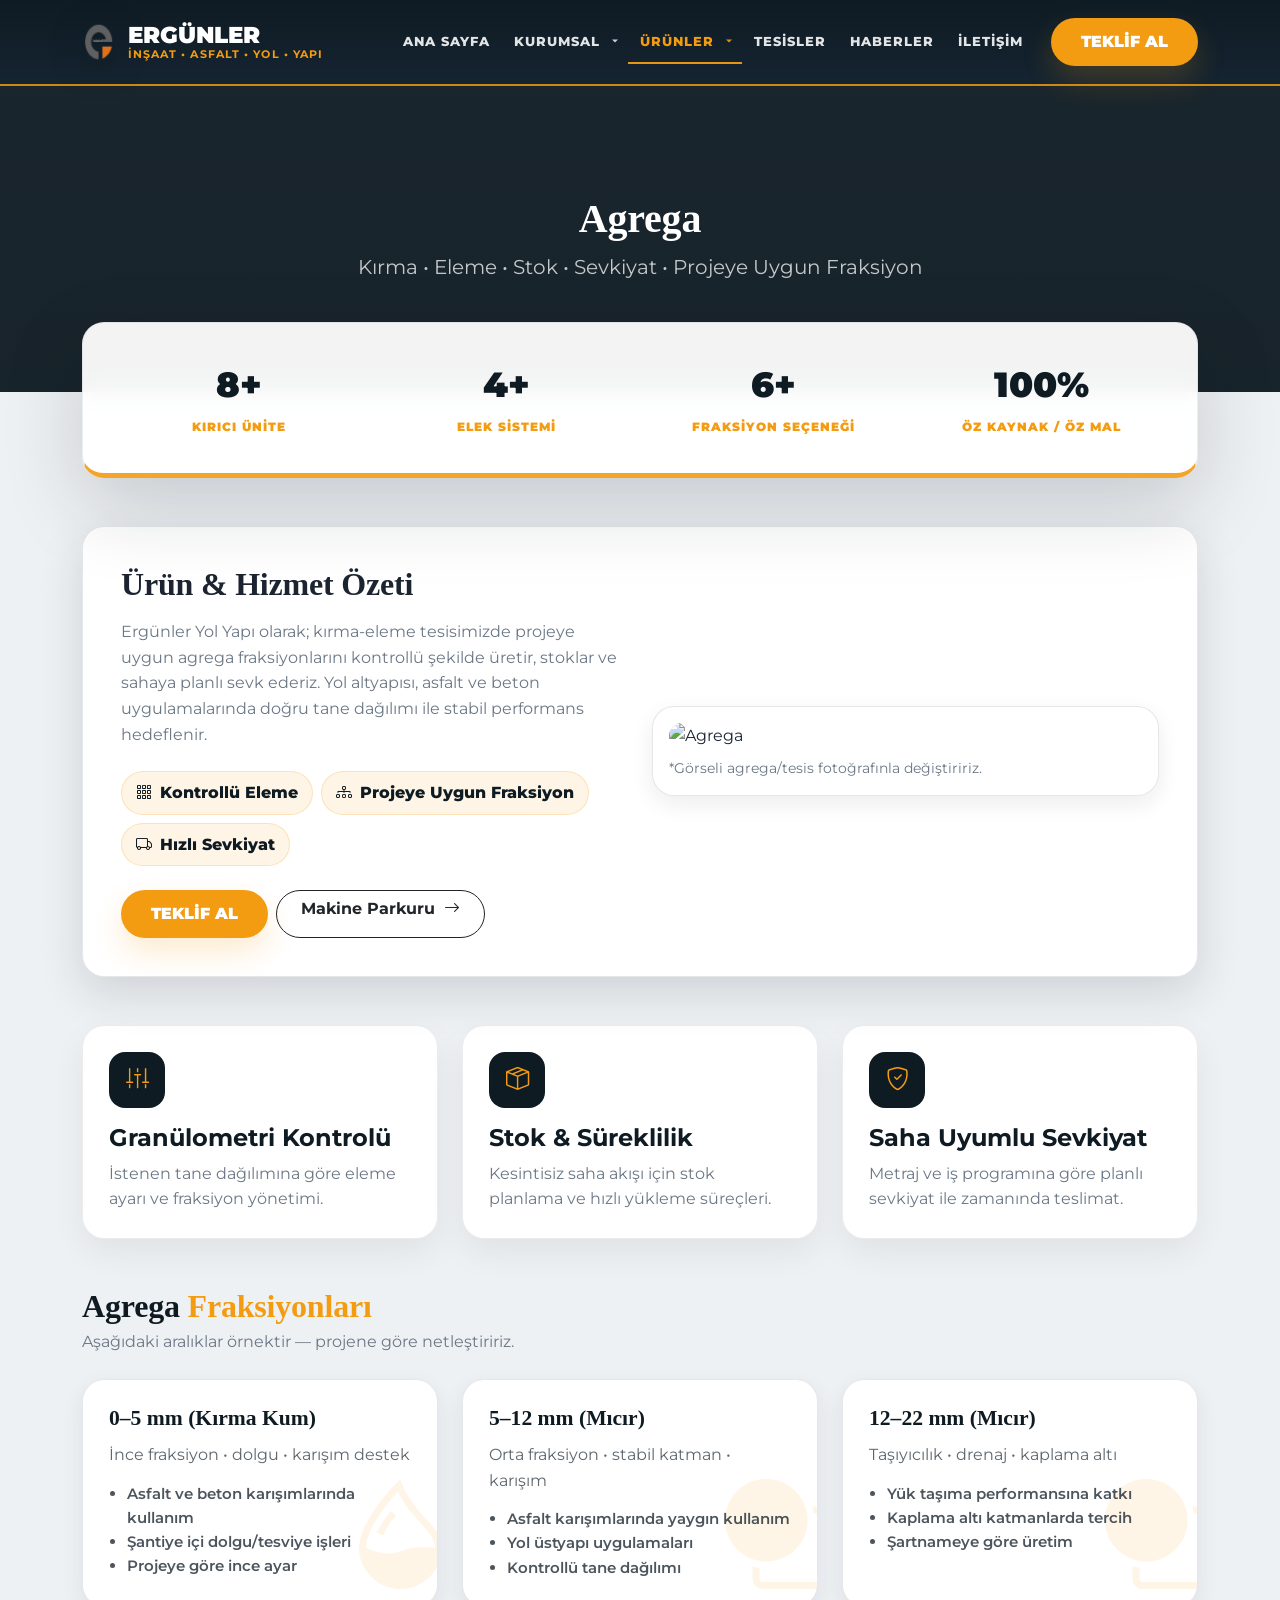
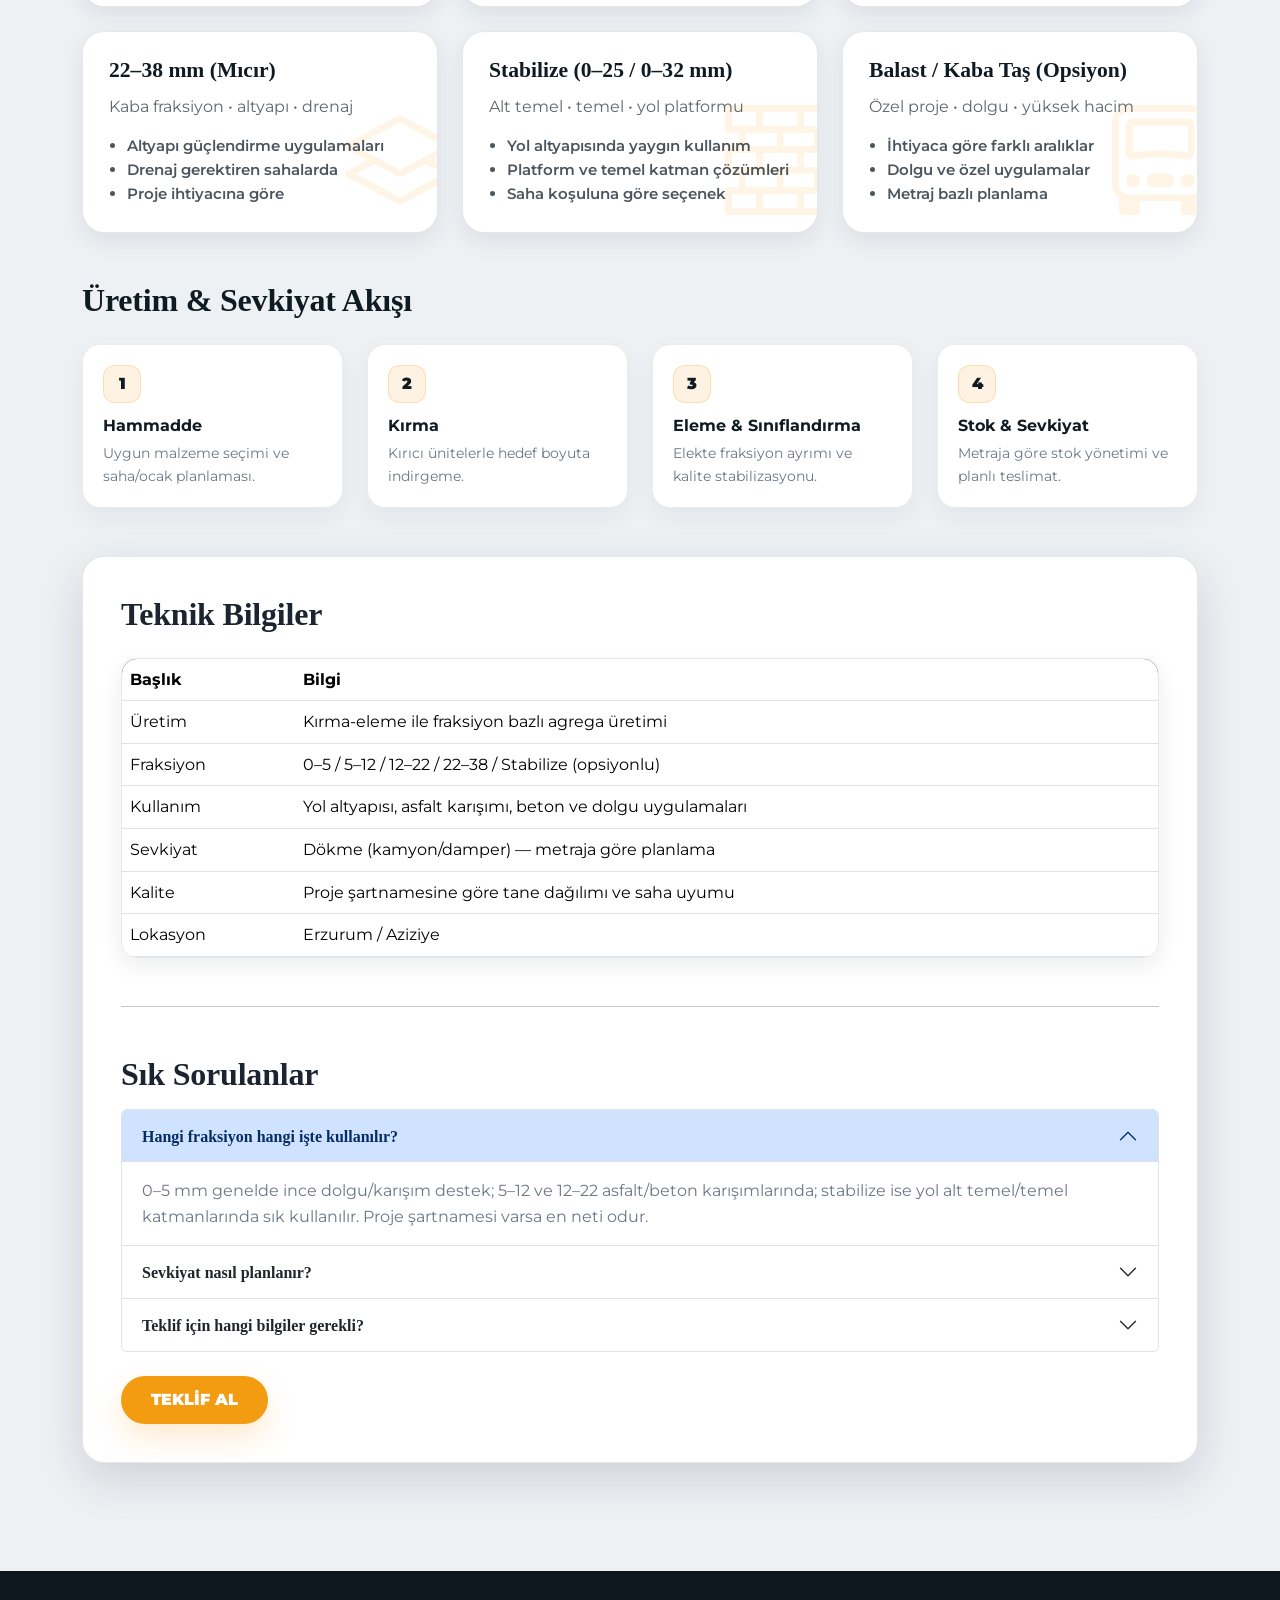
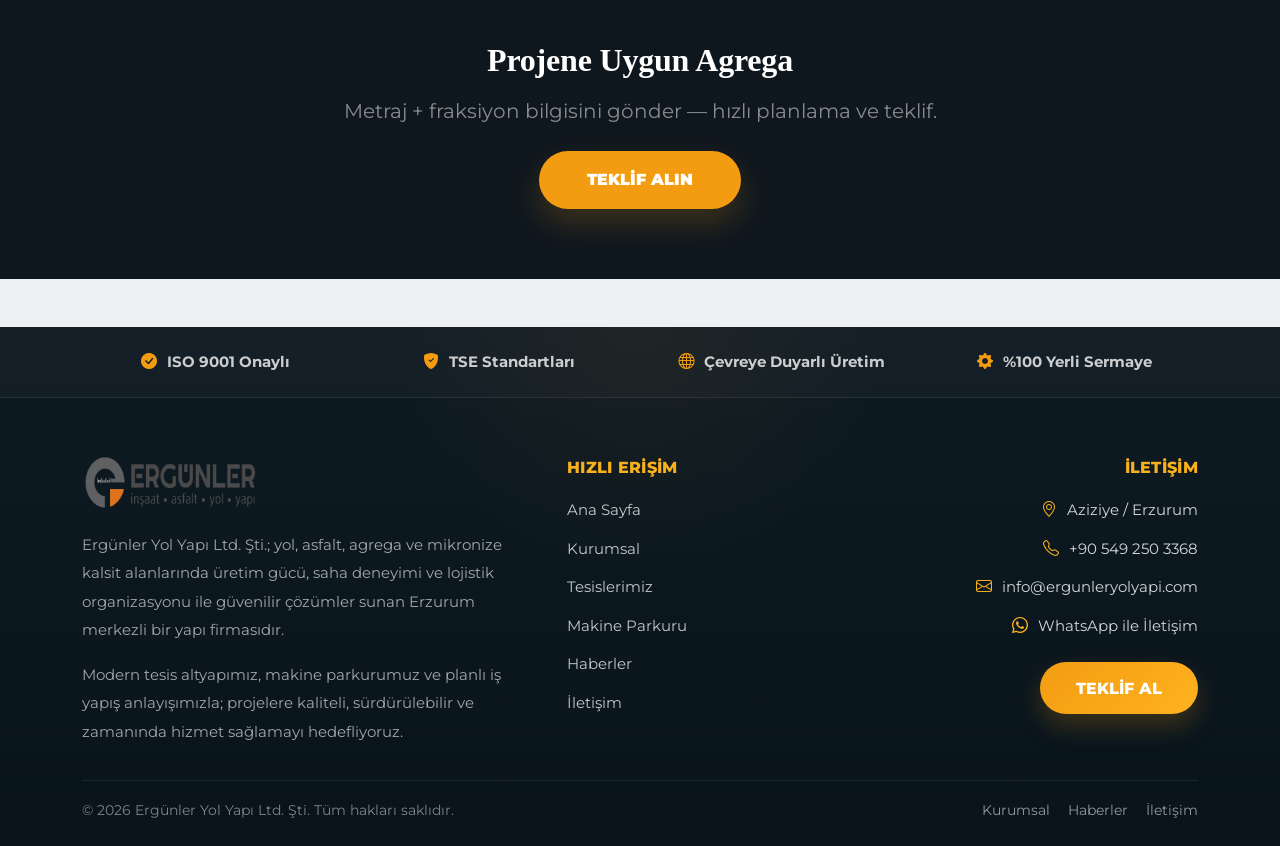
==== commit f6bcfeb3: "ergunlerweb.version(0.8)" ====
--- a/agrega.html
+++ b/agrega.html
@@ -4,132 +4,30 @@
   <meta charset="UTF-8" />
   <meta name="viewport" content="width=device-width, initial-scale=1.0" />
   <title>Agrega | Ergünler Yol Yapı Ltd. Şti.</title>
-  <meta name="description" content="Ergünler Yol Yapı: Kırma-eleme tesisi ile projeye uygun agrega fraksiyonları. Yol, asfalt ve beton uygulamalarına kontrollü üretim ve hızlı sevkiyat." />
-
-  <link rel="preconnect" href="https://fonts.googleapis.com">
-  <link rel="preconnect" href="https://fonts.gstatic.com" crossorigin>
-  <link href="https://fonts.googleapis.com/css2?family=Montserrat:wght@400;500;600;700;800;900&display=swap" rel="stylesheet">
-
-  <link href="https://cdn.jsdelivr.net/npm/bootstrap@5.3.0/dist/css/bootstrap.min.css" rel="stylesheet">
-  <link rel="stylesheet" href="https://cdn.jsdelivr.net/npm/bootstrap-icons@1.11.1/font/bootstrap-icons.css">
-  <link rel="stylesheet" href="css.css?v=20260305-premium">
-
-  <style>
-    /* Header arka planı (istersen görseli değiştir) */
-    .header-agrega{
-      background-image:
-        linear-gradient(rgba(15,27,35,.78), rgba(15,27,35,.78)),
-        url("images/agrega.jpg");
-      background-size: cover;
-      background-position: center;
-    }
-
-    /* Premium mini kartlar */
-    .feature-card{
-      background:#fff;
-      border: 1px solid rgba(15,23,30,.08);
-      border-radius: 20px;
-      padding: 24px;
-      box-shadow: 0 14px 34px rgba(0,0,0,.06);
-      height: 100%;
-      transition: transform .25s ease, box-shadow .25s ease, border-color .25s ease;
-      position: relative;
-      overflow:hidden;
-    }
-    .feature-card:hover{
-      transform: translateY(-6px);
-      box-shadow: 0 22px 50px rgba(15,23,30,.12);
-      border-color: rgba(243,156,18,.45);
-    }
-    .feature-icon{
-      width: 54px; height:54px;
-      border-radius: 14px;
-      display:flex; align-items:center; justify-content:center;
-      background: var(--ana-lacivert);
-      color: var(--sirket-turuncu);
-      font-size: 1.5rem;
-      margin-bottom: 14px;
-      filter: drop-shadow(0 10px 18px rgba(15,27,35,.12));
-    }
-    .soft-badge{
-      display:inline-flex; align-items:center; gap:8px;
-      padding: 10px 14px;
-      border-radius: 999px;
-      background: rgba(243,156,18,.10);
-      border: 1px solid rgba(243,156,18,.22);
-      font-weight: 800;
-      color: var(--ana-lacivert);
-    }
-
-    /* Ürün kartı */
-    .product-card{
-      background:#fff;
-      border:1px solid rgba(15,23,30,.08);
-      border-radius: 22px;
-      padding: 26px;
-      height: 100%;
-      position: relative;
-      overflow:hidden;
-      transition: transform .25s ease, box-shadow .25s ease, border-color .25s ease;
-    }
-    .product-card:hover{
-      transform: translateY(-8px);
-      box-shadow: 0 22px 50px rgba(15,23,30,.12);
-      border-color: rgba(243,156,18,.45);
-    }
-    .product-bg{
-      position:absolute; right:-18px; bottom:-18px;
-      font-size: 110px;
-      color: rgba(15,23,30,.03);
-      pointer-events:none;
-    }
-    .product-title{
-      font-weight: 900;
-      color: var(--ana-lacivert);
-      margin-bottom: 6px;
-    }
-    .product-sub{
-      color: rgba(26,37,47,.70);
-      margin-bottom: 14px;
-    }
-    .product-list{
-      margin:0;
-      padding-left: 18px;
-      color: rgba(26,37,47,.78);
-      font-weight: 600;
-      font-size: .95rem;
-    }
-
-    /* Adım şeridi */
-    .step-card{
-      background:#fff;
-      border:1px solid rgba(15,23,30,.08);
-      border-radius: 18px;
-      padding: 20px;
-      height:100%;
-    }
-    .step-no{
-      width: 38px; height:38px;
-      border-radius: 12px;
-      display:flex; align-items:center; justify-content:center;
-      background: rgba(243,156,18,.12);
-      border: 1px solid rgba(243,156,18,.25);
-      font-weight: 900;
-      color: var(--ana-lacivert);
-      margin-bottom: 10px;
-    }
-
-    /* CTA */
-    .agrega-cta{
-      background:#0f171e;
-      padding: 70px 0;
-      margin-top: 60px;
-    }
-  </style>
+  <meta
+    name="description"
+    content="Ergünler Yol Yapı: Kırma-eleme tesisi ile projeye uygun agrega fraksiyonları. Yol, asfalt ve beton uygulamalarına kontrollü üretim ve hızlı sevkiyat."
+  />
+
+  <link rel="preconnect" href="https://fonts.googleapis.com" />
+  <link rel="preconnect" href="https://fonts.gstatic.com" crossorigin />
+  <link
+    href="https://fonts.googleapis.com/css2?family=Montserrat:wght@400;500;600;700;800;900&display=swap"
+    rel="stylesheet"
+  />
+
+  <link
+    href="https://cdn.jsdelivr.net/npm/bootstrap@5.3.0/dist/css/bootstrap.min.css"
+    rel="stylesheet"
+  />
+  <link
+    rel="stylesheet"
+    href="https://cdn.jsdelivr.net/npm/bootstrap-icons@1.11.1/font/bootstrap-icons.css"
+  />
+  <link rel="stylesheet" href="css.css?v=20260305-premium" />
 </head>
 
 <body>
-
   <div id="preloader">
     <div class="loader-spinner"></div>
     <div class="loader-text">ERGÜNLER</div>
@@ -138,34 +36,56 @@
   <nav class="navbar navbar-expand-lg sticky-top">
     <div class="container">
       <a class="navbar-brand brand" href="index.html">
-        <img src="images/ergunler-icon.png" alt="Ergünler" class="brand-icon">
+        <img src="images/ergunler-icon.png" alt="Ergünler" class="brand-icon" />
         <span class="brand-text">
           <span class="brand-name">ERGÜNLER</span>
           <span class="brand-sub">inşaat • asfalt • yol • yapı</span>
         </span>
       </a>
 
-      <button class="navbar-toggler" type="button" data-bs-toggle="collapse" data-bs-target="#navbarNav" aria-label="Menü">
+      <button
+        class="navbar-toggler"
+        type="button"
+        data-bs-toggle="collapse"
+        data-bs-target="#navbarNav"
+        aria-label="Menü"
+      >
         <span class="navbar-toggler-icon" style="filter: invert(1);"></span>
       </button>
 
       <div class="collapse navbar-collapse" id="navbarNav">
         <ul class="navbar-nav ms-auto align-items-center">
-          <li class="nav-item"><a class="nav-link" href="index.html">ANA SAYFA</a></li>
+          <li class="nav-item">
+            <a class="nav-link" href="index.html">ANA SAYFA</a>
+          </li>
 
           <li class="nav-item dropdown nav-hover">
-            <a class="nav-link dropdown-toggle" href="#" id="kurumsalMenu" role="button" data-bs-toggle="dropdown" aria-expanded="false">
+            <a
+              class="nav-link dropdown-toggle"
+              href="#"
+              id="kurumsalMenu"
+              role="button"
+              data-bs-toggle="dropdown"
+              aria-expanded="false"
+            >
               KURUMSAL
             </a>
             <ul class="dropdown-menu" aria-labelledby="kurumsalMenu">
               <li><a class="dropdown-item" href="kurumsal.html">Hakkımızda</a></li>
-              <li><a class="dropdown-item" href="makine-parkuru.html">Araç & Makine Parkuru</a></li>
+              <li><a class="dropdown-item" href="makine-parkuru.html">Araç &amp; Makine Parkuru</a></li>
             </ul>
           </li>
 
           <li class="nav-item dropdown nav-hover">
-            <a class="nav-link dropdown-toggle active" aria-current="page"
-               href="#" id="urunlerMenu" role="button" data-bs-toggle="dropdown" aria-expanded="false">
+            <a
+              class="nav-link dropdown-toggle active"
+              aria-current="page"
+              href="#"
+              id="urunlerMenu"
+              role="button"
+              data-bs-toggle="dropdown"
+              aria-expanded="false"
+            >
               ÜRÜNLER
             </a>
             <ul class="dropdown-menu" aria-labelledby="urunlerMenu">
@@ -185,7 +105,6 @@
     </div>
   </nav>
 
-  <!-- PAGE HEADER -->
   <header class="page-header header-agrega">
     <div class="container text-center">
       <h1 class="mb-2">Agrega</h1>
@@ -193,7 +112,6 @@
     </div>
   </header>
 
-  <!-- STATS -->
   <div class="stats-container">
     <div class="container">
       <div class="stats-card">
@@ -220,12 +138,10 @@
   </div>
 
   <main class="container py-5">
-
-    <!-- ÖZET -->
     <div class="content-card mt-0">
       <div class="row g-4 align-items-center">
         <div class="col-lg-6">
-          <h2 class="mb-3">Ürün & Hizmet Özeti</h2>
+          <h2 class="mb-3">Ürün &amp; Hizmet Özeti</h2>
           <p class="text-muted mb-4">
             Ergünler Yol Yapı olarak; kırma-eleme tesisimizde projeye uygun agrega fraksiyonlarını
             kontrollü şekilde üretir, stoklar ve sahaya planlı sevk ederiz.
@@ -248,14 +164,13 @@
 
         <div class="col-lg-6">
           <div class="map-frame p-3">
-            <img src="images/placeholder-product.jpg" alt="Agrega" class="rounded-4">
+            <img src="images/placeholder-product.jpg" alt="Agrega" class="rounded-4" />
             <p class="small text-muted mt-2 mb-0">*Görseli agrega/tesis fotoğrafınla değiştiririz.</p>
           </div>
         </div>
       </div>
     </div>
 
-    <!-- AVANTAJLAR -->
     <section class="mt-5">
       <div class="row g-4">
         <div class="col-lg-4">
@@ -268,7 +183,7 @@
         <div class="col-lg-4">
           <div class="feature-card">
             <div class="feature-icon"><i class="bi bi-box-seam"></i></div>
-            <h4 class="fw-bold mb-2" style="color:var(--ana-lacivert);">Stok & Süreklilik</h4>
+            <h4 class="fw-bold mb-2" style="color:var(--ana-lacivert);">Stok &amp; Süreklilik</h4>
             <p class="text-muted mb-0">Kesintisiz saha akışı için stok planlama ve hızlı yükleme süreçleri.</p>
           </div>
         </div>
@@ -282,11 +197,12 @@
       </div>
     </section>
 
-    <!-- FRAKSİYONLAR -->
     <section class="mt-5">
       <div class="d-flex flex-column flex-md-row justify-content-between align-items-md-end gap-2 mb-4">
         <div>
-          <h2 class="fw-bold mb-1" style="color: var(--ana-lacivert);">Agrega <span class="text-turuncu">Fraksiyonları</span></h2>
+          <h2 class="fw-bold mb-1" style="color: var(--ana-lacivert);">
+            Agrega <span class="text-turuncu">Fraksiyonları</span>
+          </h2>
           <p class="text-muted mb-0">Aşağıdaki aralıklar örnektir — projene göre netleştiririz.</p>
         </div>
       </div>
@@ -372,9 +288,8 @@
       </div>
     </section>
 
-    <!-- ÜRETİM AKIŞI -->
     <section class="mt-5">
-      <h2 class="fw-bold mb-4" style="color: var(--ana-lacivert);">Üretim & Sevkiyat Akışı</h2>
+      <h2 class="fw-bold mb-4" style="color: var(--ana-lacivert);">Üretim &amp; Sevkiyat Akışı</h2>
       <div class="row g-4">
         <div class="col-lg-3 col-md-6">
           <div class="step-card">
@@ -393,21 +308,20 @@
         <div class="col-lg-3 col-md-6">
           <div class="step-card">
             <div class="step-no">3</div>
-            <div class="fw-bold mb-1" style="color:var(--ana-lacivert);">Eleme & Sınıflandırma</div>
+            <div class="fw-bold mb-1" style="color:var(--ana-lacivert);">Eleme &amp; Sınıflandırma</div>
             <div class="text-muted small mb-0">Elekte fraksiyon ayrımı ve kalite stabilizasyonu.</div>
           </div>
         </div>
         <div class="col-lg-3 col-md-6">
           <div class="step-card">
             <div class="step-no">4</div>
-            <div class="fw-bold mb-1" style="color:var(--ana-lacivert);">Stok & Sevkiyat</div>
+            <div class="fw-bold mb-1" style="color:var(--ana-lacivert);">Stok &amp; Sevkiyat</div>
             <div class="text-muted small mb-0">Metraja göre stok yönetimi ve planlı teslimat.</div>
           </div>
         </div>
       </div>
     </section>
 
-    <!-- TEKNİK BİLGİLER -->
     <section class="mt-5">
       <div class="content-card">
         <h2 class="mb-4">Teknik Bilgiler</h2>
@@ -430,17 +344,29 @@
           </table>
         </div>
 
-        <hr class="my-5 opacity-10">
+        <hr class="my-5 opacity-10" />
 
         <h2 class="mb-3">Sık Sorulanlar</h2>
         <div class="accordion" id="agregaFaq">
           <div class="accordion-item">
             <h2 class="accordion-header" id="q1">
-              <button class="accordion-button fw-bold" type="button" data-bs-toggle="collapse" data-bs-target="#a1" aria-expanded="true" aria-controls="a1">
+              <button
+                class="accordion-button fw-bold"
+                type="button"
+                data-bs-toggle="collapse"
+                data-bs-target="#a1"
+                aria-expanded="true"
+                aria-controls="a1"
+              >
                 Hangi fraksiyon hangi işte kullanılır?
               </button>
             </h2>
-            <div id="a1" class="accordion-collapse collapse show" aria-labelledby="q1" data-bs-parent="#agregaFaq">
+            <div
+              id="a1"
+              class="accordion-collapse collapse show"
+              aria-labelledby="q1"
+              data-bs-parent="#agregaFaq"
+            >
               <div class="accordion-body text-muted">
                 0–5 mm genelde ince dolgu/karışım destek; 5–12 ve 12–22 asfalt/beton karışımlarında;
                 stabilize ise yol alt temel/temel katmanlarında sık kullanılır. Proje şartnamesi varsa en neti odur.
@@ -450,11 +376,23 @@
 
           <div class="accordion-item">
             <h2 class="accordion-header" id="q2">
-              <button class="accordion-button collapsed fw-bold" type="button" data-bs-toggle="collapse" data-bs-target="#a2" aria-expanded="false" aria-controls="a2">
+              <button
+                class="accordion-button collapsed fw-bold"
+                type="button"
+                data-bs-toggle="collapse"
+                data-bs-target="#a2"
+                aria-expanded="false"
+                aria-controls="a2"
+              >
                 Sevkiyat nasıl planlanır?
               </button>
             </h2>
-            <div id="a2" class="accordion-collapse collapse" aria-labelledby="q2" data-bs-parent="#agregaFaq">
+            <div
+              id="a2"
+              class="accordion-collapse collapse"
+              aria-labelledby="q2"
+              data-bs-parent="#agregaFaq"
+            >
               <div class="accordion-body text-muted">
                 Metraj + teslim programına göre günlük sevkiyat planı çıkarılır.
                 Amaç; sahada bekleme olmadan düzenli akış sağlamaktır.
@@ -464,11 +402,23 @@
 
           <div class="accordion-item">
             <h2 class="accordion-header" id="q3">
-              <button class="accordion-button collapsed fw-bold" type="button" data-bs-toggle="collapse" data-bs-target="#a3" aria-expanded="false" aria-controls="a3">
+              <button
+                class="accordion-button collapsed fw-bold"
+                type="button"
+                data-bs-toggle="collapse"
+                data-bs-target="#a3"
+                aria-expanded="false"
+                aria-controls="a3"
+              >
                 Teklif için hangi bilgiler gerekli?
               </button>
             </h2>
-            <div id="a3" class="accordion-collapse collapse" aria-labelledby="q3" data-bs-parent="#agregaFaq">
+            <div
+              id="a3"
+              class="accordion-collapse collapse"
+              aria-labelledby="q3"
+              data-bs-parent="#agregaFaq"
+            >
               <div class="accordion-body text-muted">
                 Lokasyon, metraj, istenen fraksiyon(lar), teslim tarih aralığı ve varsa teknik şartname.
               </div>
@@ -481,10 +431,8 @@
         </div>
       </div>
     </section>
-
   </main>
 
-  <!-- CTA -->
   <section class="agrega-cta">
     <div class="container text-center">
       <h2 class="text-white mb-3">Projene Uygun Agrega</h2>
@@ -493,43 +441,116 @@
     </div>
   </section>
 
-  <footer class="footer mt-0 pt-0">
-
-
-    <div class="trust-strip">
+  <footer class="footer-pro mt-5">
+    <div class="footer-pro-top">
       <div class="container">
         <div class="row text-center g-3">
-          <div class="col-md-3 col-6"><div class="trust-item"><i class="bi bi-check-circle-fill"></i> ISO 9001 Onaylı</div></div>
-          <div class="col-md-3 col-6"><div class="trust-item"><i class="bi bi-shield-fill-check"></i> TSE Standartları</div></div>
-          <div class="col-md-3 col-6"><div class="trust-item"><i class="bi bi-globe"></i> Çevreye Duyarlı Üretim</div></div>
-          <div class="col-md-3 col-6"><div class="trust-item"><i class="bi bi-gear-fill"></i> %100 Yerli Sermaye</div></div>
-        </div>
-      </div>
-    </div>
-
-    <div class="container py-5">
-      <div class="row g-5">
-        <div class="col-lg-4 text-center text-lg-start">
-          <img src="images/logo.jpg" alt="Ergünler" class="footer-logo mb-4">
-          <p class="small opacity-50">Erzurum merkezli firmamız, modern filosu ve yüksek kapasiteli tesisleri ile Türkiye'nin altyapısına değer katar.</p>
-        </div>
-        <div class="col-lg-2">
-          <h6 class="text-warning mb-4 fw-bold">MENÜ</h6>
-          <ul class="list-unstyled small">
-            <li class="mb-2"><a href="kurumsal.html" class="footer-link">Kurumsal</a></li>
-            <li class="mb-2"><a href="tesisler.html" class="footer-link">Tesislerimiz</a></li>
-            <li class="mb-2"><a href="iletisim.html" class="footer-link">İletişim</a></li>
-          </ul>
-        </div>
-        <div class="col-lg-6 text-lg-end">
-          <h6 class="text-warning mb-4 fw-bold">İLETİŞİM</h6>
-          <p class="small mb-1"><i class="bi bi-geo-alt text-warning me-2"></i> Aziziye / Erzurum</p>
-          <p class="small mb-4"><i class="bi bi-telephone text-warning me-2"></i> +90 549 250 3368</p>
-          <a href="iletisim.html" class="btn-teklif">TEKLİF AL</a>
-        </div>
-      </div>
-      <hr class="mt-5 opacity-10">
-      <p class="text-center small opacity-50 mb-0">© 2026 Ergünler Yol Yapı Ltd. Şti.</p>
+          <div class="col-md-3 col-6">
+            <div class="footer-pro-trust">
+              <i class="bi bi-check-circle-fill"></i>
+              <span>ISO 9001 Onaylı</span>
+            </div>
+          </div>
+          <div class="col-md-3 col-6">
+            <div class="footer-pro-trust">
+              <i class="bi bi-shield-fill-check"></i>
+              <span>TSE Standartları</span>
+            </div>
+          </div>
+          <div class="col-md-3 col-6">
+            <div class="footer-pro-trust">
+              <i class="bi bi-globe"></i>
+              <span>Çevreye Duyarlı Üretim</span>
+            </div>
+          </div>
+          <div class="col-md-3 col-6">
+            <div class="footer-pro-trust">
+              <i class="bi bi-gear-fill"></i>
+              <span>%100 Yerli Sermaye</span>
+            </div>
+          </div>
+        </div>
+      </div>
+    </div>
+
+    <div class="footer-pro-main">
+      <div class="container">
+        <div class="row g-5 align-items-start">
+          <div class="col-lg-5">
+            <div class="footer-pro-brand">
+              <img src="images/logo.jpg" alt="Ergünler Yol Yapı" class="footer-pro-logo" />
+
+              <p class="footer-pro-text">
+                Ergünler Yol Yapı Ltd. Şti.; yol, asfalt, agrega ve mikronize kalsit alanlarında üretim gücü,
+                saha deneyimi ve lojistik organizasyonu ile güvenilir çözümler sunan Erzurum merkezli bir yapı firmasıdır.
+              </p>
+
+              <p class="footer-pro-text mb-0">
+                Modern tesis altyapımız, makine parkurumuz ve planlı iş yapış anlayışımızla; projelere kaliteli,
+                sürdürülebilir ve zamanında hizmet sağlamayı hedefliyoruz.
+              </p>
+            </div>
+          </div>
+
+          <div class="col-lg-3 col-md-6">
+            <div class="footer-pro-col">
+              <h6 class="footer-pro-title">Hızlı Erişim</h6>
+              <ul class="footer-pro-links">
+                <li><a href="index.html">Ana Sayfa</a></li>
+                <li><a href="kurumsal.html">Kurumsal</a></li>
+                <li><a href="tesisler.html">Tesislerimiz</a></li>
+                <li><a href="makine-parkuru.html">Makine Parkuru</a></li>
+                <li><a href="haberler.html">Haberler</a></li>
+                <li><a href="iletisim.html">İletişim</a></li>
+              </ul>
+            </div>
+          </div>
+
+          <div class="col-lg-4 col-md-6">
+            <div class="footer-pro-contact text-lg-end">
+              <h6 class="footer-pro-title">İletişim</h6>
+
+              <div class="footer-pro-contact-item justify-content-lg-end">
+                <i class="bi bi-geo-alt"></i>
+                <span>Aziziye / Erzurum</span>
+              </div>
+
+              <div class="footer-pro-contact-item justify-content-lg-end">
+                <i class="bi bi-telephone"></i>
+                <a href="tel:+905492503368">+90 549 250 3368</a>
+              </div>
+
+              <div class="footer-pro-contact-item justify-content-lg-end">
+                <i class="bi bi-envelope"></i>
+                <a href="mailto:info@ergunleryolyapi.com">info@ergunleryolyapi.com</a>
+              </div>
+
+              <div class="footer-pro-contact-item justify-content-lg-end">
+                <i class="bi bi-whatsapp"></i>
+                <a href="https://wa.me/905492503368" target="_blank" rel="noopener noreferrer">
+                  WhatsApp ile İletişim
+                </a>
+              </div>
+
+              <div class="footer-pro-btn-wrap justify-content-lg-end">
+                <a href="iletisim.html" class="footer-pro-btn">TEKLİF AL</a>
+              </div>
+            </div>
+          </div>
+        </div>
+
+        <div class="footer-pro-bottom">
+          <div class="footer-pro-bottom-wrap">
+            <p>© 2026 Ergünler Yol Yapı Ltd. Şti. Tüm hakları saklıdır.</p>
+
+            <div class="footer-pro-bottom-links">
+              <a href="kurumsal.html">Kurumsal</a>
+              <a href="haberler.html">Haberler</a>
+              <a href="iletisim.html">İletişim</a>
+            </div>
+          </div>
+        </div>
+      </div>
     </div>
   </footer>
 
--- a/css.css
+++ b/css.css
@@ -1,40 +1,50 @@
+/* =========================================================
+   ERGÜNLER YOL YAPI & NATRO
+   Düzenlenmiş ana stil dosyası
+   Bölümler:
+   1) Temel ayarlar
+   2) Ortak bileşenler
+   3) Navbar
+   4) Hero / page header
+   5) Kartlar ve section yapıları
+   6) Ürün sayfaları
+   7) Haberler
+   8) Footer
+   9) Responsive
+========================================================= */
+
 /* =========================================================
    ERGÜNLER YOL YAPI & NATRO - FULL REDESIGN (2026)
-   - Aynı class isimleri korunur (kırmadan modernleştirir)
-   - Navbar boy farkı biter (brand-icon + brand-text uyumlu)
-   - Kartlar / hero / dropdown / ürün grid / haberler premium görünür
+   - Aynı class isimleri korunur
+   - Navbar boy farkı biter
+   - Hero / kartlar / ürünler / haberler premium görünür
+   - Ana sayfa premium ekleri dahil
 ========================================================= */
 
 /* -------------------------------
-   1) Design Tokens / Temel
+   1) Temel ayarlar
 -------------------------------- */
 :root{
-  /* Brand */
-  --ana-lacivert:#0f1b23;     /* daha premium koyu */
-  --ana-lacivert-2:#142431;   /* gradient ton */
+  --ana-lacivert:#0f1b23;
+  --ana-lacivert-2:#142431;
   --sirket-turuncu:#f39c12;
   --koyu-turuncu:#d68910;
 
-  /* Surface - PARLAKLIK BURADAN GİDERİLDİ (Daha mat bir gri) */
-  --acik-arka-plan:#eef1f4; 
+  --acik-arka-plan:#eef1f4;
   --beyaz:#ffffff;
 
-  /* Text */
   --text:#1b2430;
   --muted:#6b7785;
 
-  /* Border / Shadow */
   --border: rgba(15, 27, 35, 0.10);
   --shadow-sm: 0 8px 22px rgba(15,27,35,0.08);
   --shadow-md: 0 16px 45px rgba(15,27,35,0.14);
   --shadow-lg: 0 28px 80px rgba(15,27,35,0.18);
 
-  /* Radius */
   --radius-xl: 22px;
   --radius-lg: 16px;
   --radius-md: 12px;
 
-  /* Spacing */
   --gap-1: 8px;
   --gap-2: 12px;
   --gap-3: 16px;
@@ -42,42 +52,59 @@
   --gap-5: 32px;
   --gap-6: 48px;
 
-  /* Motion */
   --transition-fast: 160ms ease;
   --transition-med: 320ms ease;
 
-  /* Navbar */
   --nav-height: 86px;
   --nav-link-h: 44px;
   --brand-icon-h: 46px;
 
-  /* Typography */
   --h1: clamp(2rem, 2.8vw, 3.2rem);
   --h2: clamp(1.6rem, 2.1vw, 2.3rem);
   --lead: clamp(1rem, 1.15vw, 1.2rem);
 }
 
-*{ margin:0; padding:0; box-sizing:border-box; }
-html{ scroll-behavior:smooth; }
+*{
+  margin:0;
+  padding:0;
+  box-sizing:border-box;
+}
+
+html{
+  scroll-behavior:smooth;
+}
+
 body{
   font-family:'Montserrat', sans-serif;
-  color: var(--text);
-  line-height: 1.6;
-  background: var(--acik-arka-plan);
+  color:var(--text);
+  line-height:1.6;
+  background:var(--acik-arka-plan);
   overflow-x:hidden;
 }
 
-img{ max-width:100%; height:auto; display:block; }
-a{ color:inherit; text-decoration:none; }
-a:hover{ text-decoration:none; }
+img{
+  max-width:100%;
+  height:auto;
+  display:block;
+}
+
+a{
+  color:inherit;
+  text-decoration:none;
+}
+
+a:hover{
+  text-decoration:none;
+}
 
 :focus-visible{
-  outline: 3px solid rgba(243,156,18,0.55);
-  outline-offset: 3px;
-}
-
-/* Anchor kullandığında navbar altında kalmasın */
-[id]{ scroll-margin-top: 96px; }
+  outline:3px solid rgba(243,156,18,0.55);
+  outline-offset:3px;
+}
+
+[id]{
+  scroll-margin-top:96px;
+}
 
 @media (prefers-reduced-motion: reduce){
   *{
@@ -89,161 +116,244 @@
 }
 
 /* -------------------------------
-   2) Navbar (tek sistem, sabit boy)
+   2) Ortak bileşenler
+-------------------------------- */
+.section-soft{
+  background:linear-gradient(180deg, #fff 0%, #f8f9fb 100%);
+}
+
+.section-eyebrow,
+.soft-badge,
+.spec-badge{
+  display:inline-flex;
+  align-items:center;
+  gap:8px;
+  border-radius:999px;
+  font-weight:800;
+}
+
+.section-eyebrow,
+.soft-badge{
+  padding:8px 14px;
+}
+
+.spec-badge{
+  padding:6px 12px;
+  margin:6px 8px 0 0;
+  font-size:.82rem;
+}
+
+.section-eyebrow,
+.soft-badge,
+.spec-badge{
+  background:rgba(243,156,18,.10);
+  border:1px solid rgba(243,156,18,.22);
+  color:var(--ana-lacivert);
+}
+
+.content-card,
+.service-card,
+.tesis-card,
+.contact-card,
+.news-card,
+.product-card,
+.feature-card,
+.machine-card,
+.feature-card-home,
+.product-card-home,
+.quick-card-home{
+  background:var(--beyaz);
+  border:1px solid var(--border);
+}
+
+ .feature-card,
+.product-card,
+.machine-card,
+.feature-card-home,
+.product-card-home,
+.quick-card-home{
+  border-radius:22px;
+  padding:26px;
+  height:100%;
+  position:relative;
+  overflow:hidden;
+  box-shadow:0 14px 34px rgba(0,0,0,.06);
+  transition:transform .25s ease, box-shadow .25s ease, border-color .25s ease;
+}
+
+.feature-card:hover,
+.product-card:hover,
+.machine-card:hover,
+.feature-card-home:hover,
+.product-card-home:hover,
+.quick-card-home:hover{
+  transform:translateY(-8px);
+  box-shadow:0 22px 50px rgba(15,23,30,.12);
+  border-color:rgba(243,156,18,.45);
+}
+
+.feature-icon,
+.feature-icon-home,
+.quick-icon-home,
+.icon-wrapper{
+  display:flex;
+  align-items:center;
+  justify-content:center;
+}
+
+
+/* -------------------------------
+   3) Navbar
 -------------------------------- */
 .navbar{
-  background: linear-gradient(180deg, var(--ana-lacivert), var(--ana-lacivert-2));
-  border-bottom: 2px solid rgba(243,156,18,0.85);
-  min-height: var(--nav-height);
-  padding: 10px 0;
-  z-index: 1100;
+  background:linear-gradient(180deg, var(--ana-lacivert), var(--ana-lacivert-2));
+  border-bottom:2px solid rgba(243,156,18,0.85);
+  min-height:var(--nav-height);
+  padding:10px 0;
+  z-index:1100;
   transition: background-color var(--transition-med), box-shadow var(--transition-med), transform var(--transition-med);
 }
 
 .navbar.is-scrolled{
-  background: rgba(15,27,35,0.92);
-  box-shadow: 0 12px 30px rgba(0,0,0,0.22);
-  backdrop-filter: blur(10px);
-}
-
-/* Brand */
+  background:rgba(15,27,35,0.92);
+  box-shadow:0 12px 30px rgba(0,0,0,0.22);
+  backdrop-filter:blur(10px);
+}
+
 .navbar .navbar-brand{
   display:flex;
   align-items:center;
-  gap: 12px;
+  gap:12px;
   padding:0 !important;
   margin:0 !important;
-  line-height: 1 !important; /* kritik: line-height 0 yok */
-}
-
-/* Yeni logo sistemi */
+  line-height:1 !important;
+}
+
 .brand-icon{
-  height: var(--brand-icon-h);
+  height:var(--brand-icon-h);
   width:auto;
   object-fit:contain;
-  filter: drop-shadow(0 8px 18px rgba(0,0,0,.25));
-}
-
-/* Eski sistemle uyum (brand-logo) */
+  filter:drop-shadow(0 8px 18px rgba(0,0,0,.25));
+}
+
 .navbar .navbar-brand img.brand-logo{
-  height: var(--brand-icon-h);
+  height:var(--brand-icon-h);
   width:auto;
   object-fit:contain;
-  filter: drop-shadow(0 8px 18px rgba(0,0,0,.25));
-}
-
-/* LOGO HİZALAMA ÇÖZÜMÜ - DİKKAT */
-.brand-text{ 
-  display:flex; 
-  flex-direction:column; 
-  justify-content: center;
-}
+  filter:drop-shadow(0 8px 18px rgba(0,0,0,.25));
+}
+
+.brand-text{
+  display:flex;
+  flex-direction:column;
+  justify-content:center;
+}
+
 .brand-name{
-  font-family: 'Montserrat', sans-serif;
-  font-weight: 900;
-  font-size: 23px; /* Daha tok bir görüntü için boyutu ayarladık */
-  letter-spacing: 0px;
-  color: #fff;
-  line-height: 1;
-}
+  font-family:'Montserrat', sans-serif;
+  font-weight:900;
+  font-size:23px;
+  letter-spacing:0;
+  color:#fff;
+  line-height:1;
+}
+
 .brand-sub{
-  font-family: 'Montserrat', sans-serif;
-  font-size: 10.5px; /* Alt metnin "ERGÜNLER" yazısına tam oturması için */
-  font-weight: 700;
-  color: var(--sirket-turuncu);
-  margin-top: 3px;
-  letter-spacing: 1.1px; /* Boşlukları yayarak üst metinle hizalamasını sağladık */
-  text-transform: uppercase;
-  line-height: 1;
-}
-
-/* Toggler */
+  font-family:'Montserrat', sans-serif;
+  font-size:10.5px;
+  font-weight:700;
+  color:var(--sirket-turuncu);
+  margin-top:3px;
+  letter-spacing:1.1px;
+  text-transform:uppercase;
+  line-height:1;
+}
+
 .navbar-toggler{
-  border: 1px solid rgba(255,255,255,0.22) !important;
-  border-radius: 12px;
-}
-.navbar-toggler:focus{ box-shadow:none !important; }
-
-/* Nav links (stabil) */
+  border:1px solid rgba(255,255,255,0.22) !important;
+  border-radius:12px;
+}
+
+.navbar-toggler:focus{
+  box-shadow:none !important;
+}
+
 .navbar .navbar-nav .nav-link{
-  color: rgba(255,255,255,0.88) !important;
-  font-weight: 800;
-  text-transform: uppercase;
-  font-size: .82rem;
-  letter-spacing: 1px;
-
+  color:rgba(255,255,255,0.88) !important;
+  font-weight:800;
+  text-transform:uppercase;
+  font-size:.82rem;
+  letter-spacing:1px;
   display:inline-flex !important;
   align-items:center !important;
-  height: var(--nav-link-h);
-  line-height: var(--nav-link-h) !important;
-  padding: 0 12px !important;
-
-  border-bottom: 2px solid transparent; /* active boy farkı yapmasın */
+  height:var(--nav-link-h);
+  line-height:var(--nav-link-h) !important;
+  padding:0 12px !important;
+  border-bottom:2px solid transparent;
   transition: color var(--transition-fast), border-color var(--transition-fast), opacity var(--transition-fast);
 }
 
 .navbar .navbar-nav .nav-link:hover{
-  color: #fff !important;
-  opacity: 1;
-  border-bottom-color: rgba(243,156,18,0.50);
+  color:#fff !important;
+  opacity:1;
+  border-bottom-color:rgba(243,156,18,0.50);
 }
 
 .navbar .navbar-nav .nav-link.active,
 .navbar .navbar-nav .nav-link[aria-current="page"]{
-  color: var(--sirket-turuncu) !important;
-  border-bottom-color: rgba(243,156,18,0.95);
-}
-
-/* Dropdown ok */
+  color:var(--sirket-turuncu) !important;
+  border-bottom-color:rgba(243,156,18,0.95);
+}
+
 .navbar .navbar-nav .dropdown-toggle{
-  position: relative;
-  padding-right: 28px !important;
-}
+  position:relative;
+  padding-right:28px !important;
+}
+
 .navbar .navbar-nav .dropdown-toggle::after{
-  position: absolute;
-  right: 10px;
-  top: 50%;
-  transform: translateY(-50%);
-  opacity: .9;
-  transition: transform var(--transition-fast);
-}
-
-/* Dropdown menu */
+  position:absolute;
+  right:10px;
+  top:50%;
+  transform:translateY(-50%);
+  opacity:.9;
+  transition:transform var(--transition-fast);
+}
+
 .navbar .dropdown-menu{
-  padding: 10px;
-  border-radius: 16px;
-  min-width: 260px;
-  background: rgba(15,27,35,0.98);
-  border: 1px solid rgba(255,255,255,0.08);
-  box-shadow: var(--shadow-lg);
-  margin: 0;
-}
-
-/* Dropdown item (kayma yok, premium) */
+  padding:10px;
+  border-radius:16px;
+  min-width:260px;
+  background:rgba(15,27,35,0.98);
+  border:1px solid rgba(255,255,255,0.08);
+  box-shadow:var(--shadow-lg);
+  margin:0;
+}
+
 .navbar .dropdown-item{
-  border-radius: 12px;
-  padding: 12px 14px;
-  font-weight: 800;
-  letter-spacing: 0.3px;
-  color: rgba(255,255,255,0.86);
+  border-radius:12px;
+  padding:12px 14px;
+  font-weight:800;
+  letter-spacing:0.3px;
+  color:rgba(255,255,255,0.86);
   transition: background var(--transition-fast), color var(--transition-fast);
 }
 
 .navbar .dropdown-item:hover,
 .navbar .dropdown-item:focus{
-  background: rgba(243,156,18,0.12);
-  color: #fff;
-}
-
-/* Desktop hover açma (nav-hover) */
+  background:rgba(243,156,18,0.12);
+  color:#fff;
+}
+
 @media (min-width: 992px){
-  .nav-hover{ position: relative; }
-
-  /* Hover köprüsü */
+  .nav-hover{
+    position:relative;
+  }
+
   .nav-hover::after{
     content:"";
     position:absolute;
-    left:0; right:0;
+    left:0;
+    right:0;
     top:100%;
     height:12px;
     background:transparent;
@@ -251,363 +361,1042 @@
 
   .nav-hover > .dropdown-menu{
     display:block;
-    top: calc(100% + 10px);
-    left: 0;
-
-    opacity: 0;
-    visibility: hidden;
-    pointer-events: none;
-    transform: translateY(10px);
+    top:calc(100% + 10px);
+    left:0;
+    opacity:0;
+    visibility:hidden;
+    pointer-events:none;
+    transform:translateY(10px);
     transition: opacity 220ms ease, transform 220ms ease, visibility 220ms ease;
   }
 
   .nav-hover:hover > .dropdown-menu,
   .nav-hover:focus-within > .dropdown-menu{
-    opacity: 1;
-    visibility: visible;
-    pointer-events: auto;
-    transform: translateY(0);
+    opacity:1;
+    visibility:visible;
+    pointer-events:auto;
+    transform:translateY(0);
   }
 
   .nav-hover:hover .dropdown-toggle::after{
-    transform: translateY(-50%) rotate(180deg);
-  }
-}
-
-/* Mobile dropdown */
+    transform:translateY(-50%) rotate(180deg);
+  }
+}
+
 @media (max-width: 991px){
   .navbar .navbar-nav .nav-link{
     height:auto;
-    line-height: 1.2 !important;
-    padding: 12px 0 !important;
-    border-bottom: none;
-  }
+    line-height:1.2 !important;
+    padding:12px 0 !important;
+    border-bottom:none;
+  }
+
   .navbar .dropdown-menu{
-    position: static !important;
-    transform: none !important;
-    opacity: 1 !important;
-    visibility: visible !important;
-    pointer-events: auto !important;
-    box-shadow: none;
-    border-radius: 14px;
-    margin-top: 10px !important;
-    background: rgba(255,255,255,0.06);
-    border: 1px solid rgba(255,255,255,0.08);
-  }
-}
-
-/* Brand mobile */
+    position:static !important;
+    transform:none !important;
+    opacity:1 !important;
+    visibility:visible !important;
+    pointer-events:auto !important;
+    box-shadow:none;
+    border-radius:14px;
+    margin-top:10px !important;
+    background:rgba(255,255,255,0.06);
+    border:1px solid rgba(255,255,255,0.08);
+  }
+}
+
 @media (max-width: 768px){
-  :root{ --brand-icon-h: 40px; }
-  .brand-name{ font-size: 18px; letter-spacing: 0px; }
-  .brand-sub{ font-size: 8px; letter-spacing: 0.8px; white-space: nowrap; overflow: hidden; text-overflow: ellipsis; }
-  .brand-text{ max-width: 190px; }
+  :root{
+    --brand-icon-h: 40px;
+  }
+
+  .brand-name{
+    font-size:18px;
+    letter-spacing:0;
+  }
+
+  .brand-sub{
+    font-size:8px;
+    letter-spacing:0.8px;
+    white-space:nowrap;
+    overflow:hidden;
+    text-overflow:ellipsis;
+  }
+
+  .brand-text{
+    max-width:190px;
+  }
 }
 
 /* -------------------------------
-   3) Typography / Başlıklar
+   2) Ortak tipografi ve section başlıkları
 -------------------------------- */
 h1, h2{
   font-family:'Playfair Display', serif;
-  font-weight: 800;
-  letter-spacing: -0.2px;
-}
-
-.hero-section h1{ font-size: var(--h1); }
-.hero-section .lead{ font-size: var(--lead); }
-
-.text-muted{ color: var(--muted) !important; }
+  font-weight:800;
+  letter-spacing:-0.2px;
+}
+
+.hero-section h1{
+  font-size:var(--h1);
+}
+
+.hero-section .lead{
+  font-size:var(--lead);
+}
+
+.text-muted{
+  color:var(--muted) !important;
+}
 
 /* -------------------------------
-   4) Hero / Page Header
+   4) Hero / page header
 -------------------------------- */
 .hero-section{
-  min-height: 520px;
-  height: 62vh;
+  min-height:520px;
+  height:62vh;
   display:flex;
   align-items:center;
   text-align:center;
   color:#fff;
-  position: relative;
-  overflow: hidden;
-
+  position:relative;
+  overflow:hidden;
   background:
     radial-gradient(1200px 600px at 20% 10%, rgba(243,156,18,0.18), transparent 55%),
     linear-gradient(rgba(15,27,35,0.70), rgba(15,27,35,0.70)),
     url("images/anasayfa.jpg") no-repeat center/cover;
 }
 
-/* ALT FADE PARLAKLIĞI DÜZELTİLDİ: Beyazdan değil body arka plan renginden fade ediliyor */
 .hero-section::after{
   content:"";
   position:absolute;
-  left:0; right:0; bottom:0;
-  height: 100px;
-  background: linear-gradient(to bottom, transparent, var(--acik-arka-plan));
+  left:0;
+  right:0;
+  bottom:0;
+  height:100px;
+  background:linear-gradient(to bottom, transparent, var(--acik-arka-plan));
   pointer-events:none;
 }
 
-/* ortak page header */
 .page-header{
-  min-height: 280px;
-  height: 34vh;
+  min-height:280px;
+  height:34vh;
   display:flex;
   align-items:center;
   text-align:center;
   color:#fff;
-  position: relative;
+  position:relative;
   overflow:hidden;
-  background-size: cover;
-  background-position: center;
+  background-size:cover;
+  background-position:center;
 }
 
 .page-header::after{
   content:"";
   position:absolute;
   inset:0;
-  background: linear-gradient(rgba(15,27,35,.78), rgba(15,27,35,.78));
-}
-
-.page-header .container{ position: relative; z-index: 2; }
+  background:linear-gradient(rgba(15,27,35,.78), rgba(15,27,35,.78));
+}
+
+.page-header .container{
+  position:relative;
+  z-index:2;
+}
 
 .header-kurumsal{ background-image:url("images/kurumsal.jpg"); }
 .header-tesisler{ background-image:url("images/tesisler.jpg"); }
 .header-haberler{ background-image:url("images/haberler.jpg"); }
 .header-iletisim{ background-image:url("images/iletisim.jpg"); }
 
-/* responsive hero */
 @media (max-width: 991px){
-  .hero-section{ min-height: 460px; height: auto; padding: 70px 0 60px; }
+  .hero-section{
+    min-height:460px;
+    height:auto;
+    padding:70px 0 60px;
+  }
 }
 
 /* -------------------------------
-   5) Cards / Sections
+   5) Kartlar ve section yapıları
 -------------------------------- */
 .content-card{
-  background: var(--beyaz);
-  border-radius: var(--radius-xl);
-  padding: 38px;
-  box-shadow: var(--shadow-md);
-  border: 1px solid var(--border);
-  margin-top: 40px;
-  position: relative;
-  z-index: 10;
+  background:var(--beyaz);
+  border-radius:var(--radius-xl);
+  padding:38px;
+  box-shadow:var(--shadow-md);
+  border:1px solid var(--border);
+  margin-top:40px;
+  position:relative;
+  z-index:10;
 }
 
 .service-card,
 .tesis-card,
 .contact-card{
-  background: var(--beyaz);
-  border-radius: var(--radius-xl);
-  padding: 28px;
-  box-shadow: var(--shadow-sm);
-  border: 1px solid var(--border);
-  height: 100%;
+  background:var(--beyaz);
+  border-radius:var(--radius-xl);
+  padding:28px;
+  box-shadow:var(--shadow-sm);
+  border:1px solid var(--border);
+  height:100%;
   transition: transform 260ms ease, box-shadow 260ms ease, border-color 260ms ease;
+}
+/* ================================
+   TESISLER SAYFASI
+================================ */
+
+.tesis-mini-stats{
+  background:rgba(255,255,255,0.96);
+  border-radius:24px;
+  padding:30px;
+  box-shadow:0 18px 45px rgba(15,23,30,.10);
+  border:1px solid rgba(15,23,30,.08);
+  border-bottom:5px solid rgba(243,156,18,.90);
+  backdrop-filter:blur(10px);
+}
+
+.tesis-intro-card{
+  background:#fff;
+  border:1px solid rgba(15,23,30,.08);
+  border-radius:24px;
+  padding:34px 28px;
+  box-shadow:0 14px 34px rgba(15,23,30,.06);
+}
+
+.tesis-anchor-nav{
+  display:flex;
+  flex-wrap:wrap;
+  justify-content:center;
+  gap:12px;
+  margin-top:24px;
+}
+
+.tesis-anchor-link{
+  display:inline-flex;
+  align-items:center;
+  justify-content:center;
+  padding:10px 18px;
+  border-radius:999px;
+  text-decoration:none;
+  font-weight:800;
+  color:var(--ana-lacivert);
+  background:rgba(243,156,18,.10);
+  border:1px solid rgba(243,156,18,.22);
+  transition:.25s ease;
+}
+
+.tesis-anchor-link:hover{
+  background:var(--sirket-turuncu);
+  color:#fff;
+  transform:translateY(-2px);
+}
+
+.tesis-grid-card{
+  background:#fff;
+  border:1px solid rgba(15,23,30,.08);
+  border-radius:24px;
+  overflow:hidden;
+  height:100%;
+  box-shadow:0 16px 36px rgba(15,23,30,.07);
+  transition:transform .25s ease, box-shadow .25s ease, border-color .25s ease;
+  display:flex;
+  flex-direction:column;
+}
+
+.tesis-grid-card:hover{
+  transform:translateY(-8px);
+  box-shadow:0 24px 54px rgba(15,23,30,.12);
+  border-color:rgba(243,156,18,.35);
+}
+
+.tesis-grid-media{
+  min-height:220px;
+  background:
+    linear-gradient(rgba(15,27,35,.70), rgba(15,27,35,.70)),
+    linear-gradient(135deg, rgba(243,156,18,.20), rgba(15,27,35,.15));
+  display:flex;
+  align-items:center;
+  justify-content:center;
+  padding:24px;
+}
+
+.tesis-grid-media-inner{
+  text-align:center;
+  color:#fff;
+}
+
+.tesis-grid-media-inner i{
+  display:block;
+  font-size:3rem;
+  color:var(--sirket-turuncu);
+  margin-bottom:12px;
+}
+
+.tesis-grid-body{
+  padding:28px;
+  display:flex;
+  flex-direction:column;
+  flex-grow:1;
+}
+
+.tesis-kicker{
+  display:inline-flex;
+  align-items:center;
+  gap:8px;
+  font-size:.82rem;
+  font-weight:900;
+  color:var(--ana-lacivert);
+  text-transform:uppercase;
+  letter-spacing:.04em;
+  margin-bottom:12px;
+}
+
+.tesis-title{
+  font-family:'Playfair Display', serif;
+  font-size:2.1rem;
+  font-weight:900;
+  color:var(--ana-lacivert);
+  margin-bottom:14px;
+  line-height:1.15;
+}
+
+.tesis-text{
+  color:var(--text);
+  font-size:1rem;
+  line-height:1.75;
+  margin-bottom:18px;
+}
+
+.tesis-specs{
+  display:flex;
+  flex-wrap:wrap;
+  gap:8px;
+  margin-bottom:22px;
+}
+
+.tesis-feature-card{
+  background:#fff;
+  border:1px solid rgba(15,23,30,.08);
+  border-radius:22px;
+  padding:28px 24px;
+  height:100%;
+  box-shadow:0 14px 34px rgba(15,23,30,.06);
+  transition:transform .25s ease, box-shadow .25s ease, border-color .25s ease;
+}
+
+.tesis-feature-card:hover{
+  transform:translateY(-6px);
+  box-shadow:0 22px 48px rgba(15,23,30,.11);
+  border-color:rgba(243,156,18,.35);
+}
+
+.tesis-feature-icon{
+  width:60px;
+  height:60px;
+  border-radius:18px;
+  display:flex;
+  align-items:center;
+  justify-content:center;
+  background:var(--ana-lacivert);
+  color:var(--sirket-turuncu);
+  font-size:1.5rem;
+  margin-bottom:16px;
+}
+
+.tesis-cta{
+  background:linear-gradient(135deg, #0f171e 0%, #1a2530 100%);
+  padding:70px 0;
+  margin-top:40px;
+}
+
+@media (max-width: 991px){
+  .tesis-grid-media{
+    min-height:180px;
+  }
+
+  .tesis-title{
+    font-size:1.8rem;
+  }
+}
+
+@media (max-width: 767px){
+  .tesis-intro-card{
+    padding:26px 20px;
+  }
+
+  .tesis-grid-body{
+    padding:22px;
+  }
+
+  .tesis-title{
+    font-size:1.6rem;
+  }
+
+  .tesis-anchor-nav{
+    gap:10px;
+  }
 }
 
 .service-card:hover,
 .tesis-card:hover,
 .contact-card:hover{
-  transform: translateY(-8px);
-  box-shadow: var(--shadow-md);
-  border-color: rgba(243,156,18,0.22);
-}
-
-/* kart içi ikonlar daha “premium” */
+  transform:translateY(-8px);
+  box-shadow:var(--shadow-md);
+  border-color:rgba(243,156,18,0.22);
+}
+
 .service-card i,
 .tesis-card i,
 .contact-card i{
-  filter: drop-shadow(0 10px 18px rgba(15,27,35,.12));
+  filter:drop-shadow(0 10px 18px rgba(15,27,35,.12));
 }
 
 /* -------------------------------
    6) Stats
 -------------------------------- */
 .stats-container{
-  margin-top: -70px;
-  position: relative;
-  z-index: 20;
+  margin-top:-70px;
+  position:relative;
+  z-index:20;
 }
 
 .stats-card{
-  background: rgba(255,255,255,0.95); /* Arka planı yumuşatıp parlaklığı emdik */
-  border-radius: var(--radius-xl);
-  padding: 34px;
-  box-shadow: var(--shadow-lg);
-  border: 1px solid rgba(15,27,35,0.08);
-  border-bottom: 5px solid rgba(243,156,18,0.90);
-  backdrop-filter: blur(10px);
+  background:rgba(255,255,255,0.95);
+  border-radius:var(--radius-xl);
+  padding:34px;
+  box-shadow:var(--shadow-lg);
+  border:1px solid rgba(15,27,35,0.08);
+  border-bottom:5px solid rgba(243,156,18,0.90);
+  backdrop-filter:blur(10px);
 }
 
 .stat-val{
-  font-size: 2.2rem;
+  font-size:2.2rem;
+  font-weight:900;
+  color:var(--ana-lacivert);
+  display:block;
+}
+
+.stat-label{
+  font-size:.78rem;
+  font-weight:900;
+  color:var(--sirket-turuncu);
+  text-transform:uppercase;
+  letter-spacing:1px;
+}
+/* ================================
+   ASFALT SAYFASI
+================================ */
+
+.header-asfalt{
+  background-image:url("images/asfalt.jpg");
+}
+
+
+.feature-card{
+  background:#fff;
+  border:1px solid rgba(15,23,30,.08);
+  border-radius:22px;
+  padding:26px;
+  height:100%;
+  position:relative;
+  overflow:hidden;
+  box-shadow:0 14px 34px rgba(0,0,0,.06);
+  transition:transform .25s ease, box-shadow .25s ease, border-color .25s ease;
+}
+
+.feature-card:hover{
+  transform:translateY(-8px);
+  box-shadow:0 22px 50px rgba(15,23,30,.12);
+  border-color:rgba(243,156,18,.35);
+}
+
+.feature-icon{
+  width:56px;
+  height:56px;
+  border-radius:16px;
+  display:flex;
+  align-items:center;
+  justify-content:center;
+  background:var(--ana-lacivert);
+  color:var(--sirket-turuncu);
+  font-size:1.45rem;
+  margin-bottom:16px;
+}
+
+.product-card{
+  background:#fff;
+  border:1px solid rgba(15,23,30,.08);
+  border-radius:22px;
+  padding:26px;
+  height:100%;
+  position:relative;
+  overflow:hidden;
+  box-shadow:0 14px 34px rgba(0,0,0,.06);
+  transition:transform .25s ease, box-shadow .25s ease, border-color .25s ease;
+}
+
+.product-card:hover{
+  transform:translateY(-8px);
+  box-shadow:0 22px 50px rgba(15,23,30,.12);
+  border-color:rgba(243,156,18,.45);
+}
+
+.product-bg{
+  position:absolute;
+  right:-18px;
+  bottom:-18px;
+  font-size:110px;
+  color:rgba(243,156,18,.10);
+  pointer-events:none;
+}
+
+.product-title{
+  font-weight:900;
+  color:var(--ana-lacivert);
+  margin-bottom:6px;
+  position:relative;
+  z-index:1;
+}
+
+.product-sub{
+  color:rgba(26,37,47,.70);
+  margin-bottom:14px;
+  position:relative;
+  z-index:1;
+}
+
+.product-list{
+  margin:0;
+  padding-left:18px;
+  color:rgba(26,37,47,.78);
+  font-weight:600;
+  font-size:.95rem;
+  position:relative;
+  z-index:1;
+}
+
+.step-card{
+  background:#fff;
+  border:1px solid rgba(15,23,30,.08);
+  border-radius:18px;
+  padding:20px;
+  height:100%;
+  box-shadow:0 10px 24px rgba(15,23,30,.05);
+}
+
+.step-no{
+  width:38px;
+  height:38px;
+  border-radius:12px;
+  display:flex;
+  align-items:center;
+  justify-content:center;
+  background:rgba(243,156,18,.12);
+  border:1px solid rgba(243,156,18,.25);
+  font-weight:900;
+  color:var(--ana-lacivert);
+  margin-bottom:10px;
+}
+
+.asfalt-cta{
+  background:#0f171e;
+  padding:70px 0;
+  margin-top:60px;
+}
+
+@media (max-width: 767px){
+  .feature-card,
+  .product-card{
+    padding:22px;
+  }
+  
+}
+/* ================================
+   AGREGA SAYFASI
+================================ */
+
+.header-agrega{
+  background:
+    linear-gradient(rgba(15,27,35,.78), rgba(15,27,35,.82)),
+    url("images/agrega.jpg");
+  background-size:cover;
+  background-position:center;
+}
+
+.agrega-cta{
+  background:#0f171e;
+  padding:70px 0;
+  margin-top:60px;
+}
+/* ================================
+   GRİ / BEYAZ KALSİT SAYFASI
+================================ */
+
+.header-gri-kalsit{
+  background:
+    linear-gradient(rgba(15,27,35,.78), rgba(15,27,35,.82)),
+    url("images/gri-kalsit.jpg");
+  background-size: cover;
+  background-position: center;
+}
+
+.header-beyaz-kalsit{
+  background:
+    linear-gradient(rgba(15,27,35,.78), rgba(15,27,35,.82)),
+    url("images/beyaz-kalsit.jpg");
+  background-size: cover;
+  background-position: center;
+}
+
+.gray-cta,
+.white-cta{
+  background:#0f171e;
+  padding:70px 0;
+  margin-top:60px;
+}
+.header-gri-kalsit,
+.header-beyaz-kalsit{
+  background:
+    linear-gradient(rgba(15,27,35,.78), rgba(15,27,35,.82)),
+    linear-gradient(135deg, rgba(243,156,18,.18), rgba(15,27,35,.10));
+}
+/* ================================
+   HABERLER SAYFASI
+================================ */
+/* ================================
+   ANA SAYFA HABERLER
+================================ */
+
+.home-news-section{
+  background: linear-gradient(180deg, #f8f9fb 0%, #ffffff 100%);
+}
+
+.home-news-head{
+  display: flex;
+  flex-direction: column;
+  gap: 12px;
+}
+
+.home-news-head p{
+  max-width: 700px;
+}
+/* ================================
+   HABERLER SAYFASI
+================================ */
+
+.news-main-section{
+  padding-top: 56px;
+  padding-bottom: 20px;
+}
+
+.news-section-head{
+  margin-bottom: 30px;
+}
+
+.news-section-head h3{
+  font-size: clamp(1.5rem, 2.2vw, 2.2rem);
+  font-weight: 800;
+  margin-bottom: 8px;
+  color: var(--ana-lacivert, #0f1b23);
+}
+
+.news-section-head p{
+  margin: 0;
+  color: #6b7280;
+  line-height: 1.75;
+  max-width: 780px;
+}
+/* ================================
+   HABER DETAY SAYFASI
+================================ */
+
+.news-detail-shell{
+  max-width: 980px;
+  margin: 0 auto;
+}
+
+.news-detail-card{
+  background: #fff;
+  border-radius: 28px;
+  padding: 36px;
+  box-shadow: 0 24px 60px rgba(15, 27, 35, 0.08);
+  border: 1px solid rgba(15, 27, 35, 0.06);
+}
+
+.news-detail-kicker{
+  display: inline-flex;
+  align-items: center;
+  gap: 8px;
+  padding: 10px 16px;
+  border-radius: 999px;
+  background: rgba(243, 156, 18, 0.12);
+  color: #9a6409;
+  font-size: 13px;
+  font-weight: 800;
+  letter-spacing: .3px;
+  margin-bottom: 18px;
+}
+
+.news-article{
+  color: var(--text, #23303b);
+  font-size: 1.06rem;
+  line-height: 1.95;
+}
+
+.news-article p{
+  margin-bottom: 1.25rem;
+}
+
+.news-article h2,
+.news-article h3,
+.news-article h4{
+  color: var(--ana-lacivert, #0f1b23);
+  font-weight: 800;
+  margin-top: 2rem;
+  margin-bottom: 1rem;
+  line-height: 1.3;
+}
+
+.news-article ul,
+.news-article ol{
+  padding-left: 1.2rem;
+  margin-bottom: 1.2rem;
+}
+
+.news-article li{
+  margin-bottom: .55rem;
+}
+
+.news-article blockquote{
+  border-left: 4px solid var(--sirket-turuncu, #f39c12);
+  background: rgba(243,156,18,.08);
+  padding: 18px 20px;
+  border-radius: 14px;
+  margin: 1.5rem 0;
+  color: #394b59;
+}
+
+.news-article a{
+  color: var(--sirket-turuncu, #f39c12);
+  font-weight: 700;
+  text-decoration: none;
+}
+
+.news-article a:hover{
+  text-decoration: underline;
+}
+
+.detail-side-card{
+  background: #fff;
+  border-radius: 24px;
+  padding: 24px;
+  box-shadow: 0 16px 40px rgba(15, 27, 35, 0.06);
+  border: 1px solid rgba(15, 27, 35, 0.06);
+  height: 100%;
+}
+
+.detail-side-card h5{
+  font-weight: 800;
+  color: var(--ana-lacivert, #0f1b23);
+  margin-bottom: 14px;
+}
+
+.detail-mini-list{
+  list-style: none;
+  padding: 0;
+  margin: 0;
+}
+
+.detail-mini-list li{
+  display: flex;
+  align-items: flex-start;
+  gap: 10px;
+  margin-bottom: 12px;
+  color: #5d6b79;
+  line-height: 1.65;
+}
+
+.detail-mini-list i{
+  color: var(--sirket-turuncu, #f39c12);
+  margin-top: 3px;
+}
+
+.detail-nav-actions{
+  display: flex;
+  flex-wrap: wrap;
+  gap: 12px;
+  margin-top: 26px;
+}
+
+.detail-outline-btn{
+  display: inline-flex;
+  align-items: center;
+  justify-content: center;
+  gap: 8px;
+  min-height: 48px;
+  padding: 0 18px;
+  border-radius: 999px;
+  border: 1px solid rgba(15,27,35,.12);
+  color: var(--ana-lacivert, #0f1b23);
+  text-decoration: none;
+  font-weight: 700;
+  transition: all .25s ease;
+  background: #fff;
+}
+
+.detail-outline-btn:hover{
+  transform: translateY(-1px);
+  border-color: rgba(15,27,35,.2);
+  color: var(--ana-lacivert, #0f1b23);
+}
+
+@media (max-width: 991.98px){
+  .news-detail-card{
+    padding: 24px;
+  }
+
+  .news-detail-cover{
+    min-height: 280px;
+  }
+}
+
+@media (max-width: 575.98px){
+  .news-detail-card{
+    padding: 18px;
+    border-radius: 20px;
+  }
+
+  .news-detail-cover{
+    min-height: 220px;
+    border-radius: 18px;
+  }
+
+  .news-article{
+    font-size: 1rem;
+  }
+}
+
+.news-main-section{
+  padding: 72px 0 20px;
+}
+
+.news-section-head{
+  margin-bottom: 32px;
+}
+
+.news-section-head h3{
+  font-size: clamp(1.9rem, 2.6vw, 2.8rem);
   font-weight: 900;
   color: var(--ana-lacivert);
-  display:block;
-}
-.stat-label{
-  font-size: .78rem;
-  font-weight: 900;
-  color: var(--sirket-turuncu);
-  text-transform: uppercase;
-  letter-spacing: 1px;
-}
-
+  margin-bottom: 10px;
+}
+
+.news-section-head p{
+  font-size: 1.05rem;
+  color: var(--muted);
+  margin-bottom: 0;
+}
+
+#newsList > [class*="col-"]{
+  display: flex;
+}
+
+#newsList .news-card{
+  width: 100%;
+}
+
+@media (max-width: 767px){
+  .news-main-section{
+    padding: 56px 0 10px;
+  }
+
+  .news-section-head{
+    margin-bottom: 24px;
+  }
+
+  .news-section-head h3{
+    font-size: 1.9rem;
+  }
+}
 /* -------------------------------
    7) Buttons / Forms
 -------------------------------- */
 .btn-teklif{
-  background: var(--sirket-turuncu);
-  color: #fff;
-  font-weight: 900;
-  padding: 11px 30px;
-  border-radius: 999px;
-  border: none;
-  display: inline-flex;
+  background:var(--sirket-turuncu);
+  color:#fff;
+  font-weight:900;
+  padding:11px 30px;
+  border-radius:999px;
+  border:none;
+  display:inline-flex;
   align-items:center;
   justify-content:center;
-  gap: 10px;
-  box-shadow: 0 14px 30px rgba(243,156,18,0.20);
+  gap:10px;
+  box-shadow:0 14px 30px rgba(243,156,18,0.20);
   transition: transform var(--transition-fast), background-color var(--transition-fast), box-shadow var(--transition-fast);
 }
 
 .btn-teklif:hover{
-  background: var(--koyu-turuncu);
-  transform: translateY(-2px);
-  box-shadow: 0 18px 40px rgba(243,156,18,0.26);
+  background:var(--koyu-turuncu);
+  transform:translateY(-2px);
+  box-shadow:0 18px 40px rgba(243,156,18,0.26);
   color:#fff;
 }
 
-/* Form kutusu */
 .contact-form-box{
-  background: linear-gradient(180deg, rgba(15,27,35,0.98), rgba(20,36,49,0.98));
+  background:linear-gradient(180deg, rgba(15,27,35,0.98), rgba(20,36,49,0.98));
   color:#fff;
-  border-radius: var(--radius-xl);
-  padding: 40px;
-  box-shadow: var(--shadow-lg);
-  border: 1px solid rgba(255,255,255,0.08);
+  border-radius:var(--radius-xl);
+  padding:40px;
+  box-shadow:var(--shadow-lg);
+  border:1px solid rgba(255,255,255,0.08);
 }
 
 .form-control{
-  background: rgba(255,255,255,0.08) !important;
-  border: 1px solid rgba(255,255,255,0.12) !important;
+  background:rgba(255,255,255,0.08) !important;
+  border:1px solid rgba(255,255,255,0.12) !important;
   color:#fff !important;
-  padding: 12px 14px;
-  margin-bottom: 14px;
-  border-radius: 14px;
-}
-.form-control::placeholder{ color: rgba(255,255,255,0.60); }
+  padding:12px 14px;
+  margin-bottom:14px;
+  border-radius:14px;
+}
+
+.form-control::placeholder{
+  color:rgba(255,255,255,0.60);
+}
+
 .form-control:focus{
-  background: rgba(255,255,255,0.12) !important;
-  border-color: rgba(243,156,18,0.75) !important;
-  box-shadow: none !important;
-}
-.is-invalid{ border-color: rgba(243,156,18,0.75) !important; }
+  background:rgba(255,255,255,0.12) !important;
+  border-color:rgba(243,156,18,0.75) !important;
+  box-shadow:none !important;
+}
+
+.is-invalid{
+  border-color:rgba(243,156,18,0.75) !important;
+}
 
 /* -------------------------------
    8) Footer
 -------------------------------- */
 .footer{
-  background: linear-gradient(180deg, var(--ana-lacivert), #0c151c);
+  background:linear-gradient(180deg, var(--ana-lacivert), #0c151c);
   color:#fff;
-  padding: 60px 0 20px;
-  border-top: 3px solid rgba(243,156,18,0.85);
+  padding:60px 0 20px;
+  border-top:3px solid rgba(243,156,18,0.85);
 }
 
 .footer-link{
-  color: rgba(255,255,255,0.70);
+  color:rgba(255,255,255,0.70);
   transition: color var(--transition-fast), transform var(--transition-fast);
 }
+
 .footer-link:hover{
   color:#fff;
-  transform: translateX(3px);
-}
-
-/* Footer logo */
+  transform:translateX(3px);
+}
+
 .footer-logo{
-  height: 52px;
+  height:52px;
   width:auto;
-  object-fit: contain;
-  opacity: .95;
+  object-fit:contain;
+  opacity:.95;
+}
+
+.logo-border{
+  display:inline-block;
+  padding:14px 18px;
+  border-radius:18px;
+  background:rgba(255,255,255,0.04);
+  border:1px solid rgba(255,255,255,0.06);
 }
 
 @media (max-width: 768px){
-  .footer-logo{ height: 36px; }
-}
-
-/* Trust strip */
+  .footer-logo{
+    height:36px;
+  }
+}
+
 .trust-strip{
-  background: rgba(255,255,255,0.04);
-  padding: 20px 0;
-  border-top: 1px solid rgba(255,255,255,0.06);
-  border-bottom: 1px solid rgba(255,255,255,0.06);
-}
+  background:rgba(255,255,255,0.04);
+  padding:20px 0;
+  border-top:1px solid rgba(255,255,255,0.06);
+  border-bottom:1px solid rgba(255,255,255,0.06);
+}
+
 .trust-item{
-  color: rgba(255,255,255,0.70);
-  font-size: .86rem;
-  font-weight: 800;
+  color:rgba(255,255,255,0.70);
+  font-size:.86rem;
+  font-weight:800;
   display:flex;
   align-items:center;
   justify-content:center;
-  gap: 10px;
-}
+  gap:10px;
+}
+
 .trust-item i{
-  font-size: 1.35rem;
-  color: var(--sirket-turuncu);
+  font-size:1.35rem;
+  color:var(--sirket-turuncu);
 }
 
 /* -------------------------------
    9) Utilities
 -------------------------------- */
-.text-turuncu{ color: var(--sirket-turuncu) !important; }
-.bg-lacivert{ background-color: var(--ana-lacivert) !important; }
+.text-turuncu{ color:var(--sirket-turuncu) !important; }
+.bg-lacivert{ background-color:var(--ana-lacivert) !important; }
 
 /* -------------------------------
    10) Tables / Boxes
 -------------------------------- */
 .custom-table{
-  border-radius: var(--radius-lg);
+  border-radius:var(--radius-lg);
   overflow:hidden;
-  box-shadow: var(--shadow-sm);
-  border: 1px solid var(--border);
-}
+  box-shadow:var(--shadow-sm);
+  border:1px solid var(--border);
+}
+
 .custom-table thead{
-  background-color: var(--ana-lacivert);
+  background-color:var(--ana-lacivert);
   color:#fff;
 }
+
 .vision-box{
-  border-left: 5px solid rgba(243,156,18,0.95);
-  padding-left: 18px;
-  margin-bottom: 22px;
+  border-left:5px solid rgba(243,156,18,0.95);
+  padding-left:18px;
+  margin-bottom:22px;
 }
 
 /* -------------------------------
    11) Certificates
 -------------------------------- */
 .cert-card{
-  background: var(--beyaz);
-  border: 1px solid var(--border);
-  border-radius: var(--radius-lg);
-  padding: 24px;
+  background:var(--beyaz);
+  border:1px solid var(--border);
+  border-radius:var(--radius-lg);
+  padding:24px;
   text-align:center;
   height:100%;
   cursor:pointer;
-  box-shadow: var(--shadow-sm);
+  box-shadow:var(--shadow-sm);
   transition: transform var(--transition-fast), box-shadow var(--transition-fast), border-color var(--transition-fast);
 }
+
 .cert-card:hover{
-  transform: translateY(-6px);
-  box-shadow: var(--shadow-md);
-  border-color: rgba(243,156,18,0.25);
-}
+  transform:translateY(-6px);
+  box-shadow:var(--shadow-md);
+  border-color:rgba(243,156,18,0.25);
+}
+
 .cert-icon{
-  font-size: 2.6rem;
-  color: var(--ana-lacivert);
-  margin-bottom: 12px;
-  transition: color var(--transition-fast);
-}
-.cert-card:hover .cert-icon{ color: var(--sirket-turuncu); }
+  font-size:2.6rem;
+  color:var(--ana-lacivert);
+  margin-bottom:12px;
+  transition:color var(--transition-fast);
+}
+
+.cert-card:hover .cert-icon{
+  color:var(--sirket-turuncu);
+}
 
 /* -------------------------------
    12) Preloader
@@ -615,222 +1404,251 @@
 #preloader{
   position:fixed;
   inset:0;
-  background: var(--ana-lacivert);
-  z-index: 9999;
+  background:var(--ana-lacivert);
+  z-index:9999;
   display:flex;
   flex-direction:column;
   align-items:center;
   justify-content:center;
   transition: opacity 0.6s ease-in-out, visibility 0.6s ease-in-out;
 }
+
 .loader-spinner{
   width:52px;
   height:52px;
   border:4px solid rgba(255,255,255,0.07);
   border-top:4px solid rgba(243,156,18,0.95);
   border-radius:50%;
-  animation: spin 1s linear infinite;
-  margin-bottom: 18px;
-}
+  animation:spin 1s linear infinite;
+  margin-bottom:18px;
+}
+
 .loader-text{
   color:#fff;
-  font-weight: 900;
-  letter-spacing: 4px;
-  font-size: .86rem;
-  animation: pulse 1.5s ease-in-out infinite;
-}
-@keyframes spin{ to{ transform: rotate(360deg);} }
-@keyframes pulse{ 0%,100%{opacity:1} 50%{opacity:.45} }
+  font-weight:900;
+  letter-spacing:4px;
+  font-size:.86rem;
+  animation:pulse 1.5s ease-in-out infinite;
+}
+
+@keyframes spin{
+  to{ transform:rotate(360deg); }
+}
+
+@keyframes pulse{
+  0%,100%{ opacity:1; }
+  50%{ opacity:.45; }
+}
 
 /* -------------------------------
-   13) News (premium)
+   7) Haberler
 -------------------------------- */
 .news-card{
-  background: var(--beyaz);
-  border-radius: var(--radius-xl);
+  background:var(--beyaz);
+  border-radius:var(--radius-xl);
   overflow:hidden;
-  box-shadow: var(--shadow-sm);
-  border: 1px solid var(--border);
+  box-shadow:var(--shadow-sm);
+  border:1px solid var(--border);
   height:100%;
   display:flex;
   flex-direction:column;
   transition: transform var(--transition-med), box-shadow var(--transition-med), border-color var(--transition-med);
 }
+
 .news-card:hover{
-  transform: translateY(-8px);
-  box-shadow: var(--shadow-md);
-  border-color: rgba(243,156,18,0.22);
+  transform:translateY(-8px);
+  box-shadow:var(--shadow-md);
+  border-color:rgba(243,156,18,0.22);
 }
 
 .news-img{
-  height: 220px;
+  height:220px;
   background-color:#e9ecef;
-  background-size: cover !important;
-  background-position: center !important;
-  position: relative;
+  background-size:cover !important;
+  background-position:center !important;
+  position:relative;
 }
 
 .news-img::after{
   content:"";
   position:absolute;
   inset:0;
-  background: linear-gradient(to top, rgba(15,27,35,0.18), transparent);
+  background:linear-gradient(to top, rgba(15,27,35,0.18), transparent);
 }
 
 .news-body{
-  padding: 26px;
+  padding:26px;
   flex-grow:1;
   display:flex;
   flex-direction:column;
 }
 
 .news-date{
-  font-size: .80rem;
-  color: var(--sirket-turuncu);
-  font-weight: 900;
-  margin-bottom: 10px;
-  text-transform: uppercase;
-  letter-spacing: 1px;
+  font-size:.80rem;
+  color:var(--sirket-turuncu);
+  font-weight:900;
+  margin-bottom:10px;
+  text-transform:uppercase;
+  letter-spacing:1px;
 }
 
 .news-title{
   font-family:'Playfair Display', serif;
-  font-weight: 900;
-  font-size: 1.28rem;
-  margin-bottom: 12px;
-  color: var(--ana-lacivert);
-  line-height: 1.35;
+  font-weight:900;
+  font-size:1.28rem;
+  margin-bottom:12px;
+  color:var(--ana-lacivert);
+  line-height:1.35;
 }
 
 .news-desc{
-  color: var(--muted);
-  font-size: .98rem;
-  margin-bottom: 18px;
+  color:var(--muted);
+  font-size:.98rem;
+  margin-bottom:18px;
 }
 
 .news-btn{
   margin-top:auto;
-  color: var(--ana-lacivert);
-  font-weight: 900;
-  font-size: .90rem;
+  color:var(--ana-lacivert);
+  font-weight:900;
+  font-size:.90rem;
   display:flex;
   align-items:center;
-  gap: 8px;
-  transition: color var(--transition-fast);
-}
-.news-btn i{ transition: transform var(--transition-fast); }
-.news-btn:hover{ color: var(--sirket-turuncu); }
-.news-btn:hover i{ transform: translateX(5px); }
-
-/* Featured overlay news */
+  gap:8px;
+  transition:color var(--transition-fast);
+}
+
+.news-btn i{
+  transition:transform var(--transition-fast);
+}
+
+.news-btn:hover{
+  color:var(--sirket-turuncu);
+}
+
+.news-btn:hover i{
+  transform:translateX(5px);
+}
+
 .news-overlay-card{
   position:relative;
-  height: 420px;
-  border-radius: var(--radius-xl);
+  height:420px;
+  border-radius:var(--radius-xl);
   overflow:hidden;
   display:block;
-  box-shadow: var(--shadow-md);
-  border: 1px solid rgba(255,255,255,0.05);
-}
+  box-shadow:var(--shadow-md);
+  border:1px solid rgba(255,255,255,0.05);
+}
+
 .news-overlay-bg{
-  position:absolute; inset:0;
+  position:absolute;
+  inset:0;
   background-size:cover;
   background-position:center;
-  transition: transform 0.6s ease;
-  will-change: transform;
-}
+  transition:transform 0.6s ease;
+  will-change:transform;
+}
+
 .news-overlay-gradient{
-  position:absolute; inset:0;
-  background: linear-gradient(to bottom, rgba(0,0,0,0) 28%, rgba(10, 20, 30, 0.92) 100%);
-}
+  position:absolute;
+  inset:0;
+  background:linear-gradient(to bottom, rgba(0,0,0,0) 28%, rgba(10,20,30,0.92) 100%);
+}
+
 .news-overlay-content{
   position:absolute;
-  bottom:0; left:0;
-  padding: 28px;
+  bottom:0;
+  left:0;
+  padding:28px;
   width:100%;
 }
+
 .news-overlay-date{
   display:inline-flex;
   align-items:center;
-  gap: 8px;
-  background: rgba(243,156,18,0.95);
+  gap:8px;
+  background:rgba(243,156,18,0.95);
   color:#fff;
-  font-size: .74rem;
-  font-weight: 900;
-  letter-spacing: 1px;
-  padding: 6px 14px;
-  border-radius: 999px;
-  margin-bottom: 12px;
-  text-transform: uppercase;
-}
+  font-size:.74rem;
+  font-weight:900;
+  letter-spacing:1px;
+  padding:6px 14px;
+  border-radius:999px;
+  margin-bottom:12px;
+  text-transform:uppercase;
+}
+
 .news-overlay-title{
   font-family:'Playfair Display', serif;
-  font-size: 1.45rem;
-  font-weight: 900;
-  line-height: 1.25;
+  font-size:1.45rem;
+  font-weight:900;
+  line-height:1.25;
   color:#fff;
 }
-.news-overlay-card:hover .news-overlay-bg{ transform: scale(1.08); }
-
-/* News detail cover */
+
+.news-overlay-card:hover .news-overlay-bg{
+  transform:scale(1.08);
+}
+
 .news-detail-cover{
-  height: 420px;
-  border-radius: var(--radius-xl);
+  height:420px;
+  border-radius:var(--radius-xl);
   overflow:hidden;
-  background-size: cover;
-  background-position: center;
-  box-shadow: var(--shadow-md);
-  border: 1px solid var(--border);
-}
+  background-size:cover;
+  background-position:center;
+  box-shadow:var(--shadow-md);
+  border:1px solid var(--border);
+}
+
 @media (max-width: 768px){
-  .news-detail-cover{ height: 260px; }
-  .news-overlay-card{ height: 330px; }
+  .news-detail-cover{ height:260px; }
+  .news-overlay-card{ height:330px; }
 }
 
 /* -------------------------------
-   14) Products Grid (premium)
+   14) Products Grid
 -------------------------------- */
 .products-grid{
   display:grid;
-  grid-template-columns: repeat(2, 1fr);
-  gap: 24px;
-  margin-bottom: 40px;
+  grid-template-columns:repeat(2, 1fr);
+  gap:24px;
+  margin-bottom:40px;
 }
 
 .product-card{
-  background: var(--beyaz);
-  border-radius: var(--radius-xl);
+  background:var(--beyaz);
+  border-radius:var(--radius-xl);
   overflow:hidden;
-  border: 1px solid var(--border);
-  box-shadow: var(--shadow-sm);
+  border:1px solid var(--border);
+  box-shadow:var(--shadow-sm);
   display:flex;
   flex-direction:column;
   transition: transform var(--transition-med), box-shadow var(--transition-med), border-color var(--transition-med);
 }
 
 .product-card:hover{
-  transform: translateY(-8px);
-  box-shadow: var(--shadow-md);
-  border-color: rgba(243,156,18,0.22);
+  transform:translateY(-8px);
+  box-shadow:var(--shadow-md);
+  border-color:rgba(243,156,18,0.22);
 }
 
 .product-thumb{
-  height: 230px;
+  height:230px;
   background-color:#f0f0f0;
-  background-size: cover;
+  background-size:cover;
   background-position:center;
-  position: relative;
+  position:relative;
 }
 
 .product-thumb::after{
   content:"";
   position:absolute;
   inset:0;
-  background: linear-gradient(to top, rgba(15,27,35,0.18), transparent);
+  background:linear-gradient(to top, rgba(15,27,35,0.18), transparent);
 }
 
 .product-body{
-  padding: 24px;
+  padding:24px;
   flex-grow:1;
   display:flex;
   flex-direction:column;
@@ -838,119 +1656,198 @@
 
 .product-title{
   font-family:'Playfair Display', serif;
-  font-weight: 900;
-  font-size: 1.35rem;
-  color: var(--ana-lacivert);
-  margin-bottom: 10px;
-  transition: color var(--transition-fast);
-}
-
-.product-card:hover .product-title{ color: var(--sirket-turuncu); }
+  font-weight:900;
+  font-size:1.35rem;
+  color:var(--ana-lacivert);
+  margin-bottom:10px;
+  transition:color var(--transition-fast);
+}
+
+.product-card:hover .product-title{
+  color:var(--sirket-turuncu);
+}
 
 .product-desc{
-  color: var(--muted);
-  font-size: .98rem;
-  line-height: 1.6;
-  margin-bottom: 18px;
-  flex-grow: 1;
+  color:var(--muted);
+  font-size:.98rem;
+  line-height:1.6;
+  margin-bottom:18px;
+  flex-grow:1;
 }
 
 .product-cta{
-  font-weight: 900;
-  color: var(--sirket-turuncu);
-  text-transform: uppercase;
-  font-size: .86rem;
-  letter-spacing: 1px;
+  font-weight:900;
+  color:var(--sirket-turuncu);
+  text-transform:uppercase;
+  font-size:.86rem;
+  letter-spacing:1px;
   display:flex;
   align-items:center;
-  gap: 8px;
-}
+  gap:8px;
+}
+
 .product-cta::after{
-  content: "\F135";
-  font-family: "bootstrap-icons";
-  transition: transform var(--transition-fast);
-}
-.product-card:hover .product-cta::after{ transform: translateX(6px); }
+  content:"\F135";
+  font-family:"bootstrap-icons";
+  transition:transform var(--transition-fast);
+}
+
+.product-card:hover .product-cta::after{
+  transform:translateX(6px);
+}
 
 @media (max-width: 991px){
-  .products-grid{ gap: 18px; }
-  .product-thumb{ height: 210px; }
-}
+  .products-grid{ gap:18px; }
+  .product-thumb{ height:210px; }
+}
+
 @media (max-width: 767px){
-  .products-grid{ grid-template-columns: 1fr; }
-  .product-card{ max-width: 520px; margin: 0 auto; }
-  .product-body{ padding: 20px; }
+  .products-grid{ grid-template-columns:1fr; }
+  .product-card{ max-width:520px; margin:0 auto; }
+  .product-body{ padding:20px; }
 }
 
 /* -------------------------------
-   15) Extra helpers (senin mevcut sınıflarına dokunmadan)
+   15) Extra helpers
 -------------------------------- */
-.spec-badge{
-  display:inline-flex;
-  align-items:center;
-  gap: 8px;
-  padding: 6px 12px;
-  border-radius: 999px;
-  background: rgba(243,156,18,0.12);
-  border: 1px solid rgba(243,156,18,0.28);
-  color: var(--ana-lacivert);
-  font-weight: 900;
-  font-size: .82rem;
-  margin: 6px 8px 0 0;
-}
 
 .map-frame{
-  border-radius: var(--radius-xl);
+  border-radius:var(--radius-xl);
   overflow:hidden;
-  box-shadow: var(--shadow-sm);
-  background: var(--beyaz);
-  border: 1px solid var(--border);
+  box-shadow:var(--shadow-sm);
+  background:var(--beyaz);
+  border:1px solid var(--border);
 }
 
 /* -------------------------------
-   16) Global responsive polish
+   9) Responsive
 -------------------------------- */
 @media (max-width: 991px){
-  .content-card{ padding: 28px; }
-  .service-card, .tesis-card, .contact-card{ padding: 24px; }
-  .stats-container{ margin-top: -52px; }
-}
+  .content-card{ padding:28px; }
+  .service-card, .tesis-card, .contact-card{ padding:24px; }
+  .stats-container{ margin-top:-52px; }
+}
+
 @media (max-width: 576px){
-  .stats-card{ padding: 24px; }
-}
-/* Home side news küçük kart stilleri */
-.news-overlay-card--sm{ height: 200px; }
-.news-overlay-content--sm{ padding: 20px; }
-.news-overlay-date--sm{ padding: 4px 12px; font-size: .65rem; }
-.news-overlay-title--sm{ font-size: 1.15rem; margin-bottom: 0; }
-
-/* Backgroundlar CSS değişkeni ile gelsin */
+  .stats-card{ padding:24px; }
+}
+
+.news-overlay-card--sm{
+  height:200px;
+}
+
+.news-overlay-content--sm{
+  padding:20px;
+}
+
+.news-overlay-date--sm{
+  padding:4px 12px;
+  font-size:.65rem;
+}
+
+.news-overlay-title--sm{
+  font-size:1.15rem;
+  margin-bottom:0;
+}
+
 .news-overlay-bg,
 .news-img,
 .news-detail-cover{
-  background-image: var(--bg);
-  background-size: cover;
-  background-position: center;
-}
-/* =========================
-   MAKİNE PARKURU (Sayfa Ekleri)
-========================= */
-
-/* Header görseli (istersen görseli değiştir) */
+  background-image:var(--bg);
+  background-size:cover;
+  background-position:center;
+}
+
+/* -------------------------------
+   17) Makine Parkuru
+-------------------------------- */
+.machine-card{
+  cursor:pointer;
+}
+
+
+.icon-wrapper{
+  width:50px;
+  height:50px;
+  display:flex;
+  align-items:center;
+  justify-content:center;
+  background:var(--ana-lacivert);
+  border-radius:12px;
+  color:var(--sirket-turuncu);
+  font-size:1.4rem;
+  margin-bottom:0;
+  flex:0 0 auto;
+}
+
+.spec-grid{
+  display:grid;
+  grid-template-columns:1fr 1fr;
+  gap:10px;
+  margin-top:15px;
+  border-top:1px dashed rgba(0,0,0,.10);
+  padding-top:15px;
+}
+
+.spec-pill{
+  background:#f8f9fa;
+  padding:10px;
+  border-radius:10px;
+  text-align:center;
+}
+
+.spec-label{
+  display:block;
+  font-size:.65rem;
+  font-weight:800;
+  color:var(--muted);
+  text-transform:uppercase;
+  letter-spacing:.04em;
+}
+
+.spec-data{
+  font-weight:800;
+  color:var(--ana-lacivert);
+  font-size:.9rem;
+}
+
+.card-bg-icon{
+  position:absolute;
+  bottom:-15px;
+  right:-15px;
+  font-size:100px;
+  color:rgba(15,23,30,.025);
+  pointer-events:none;
+}
+
+.machine-card.fade-in{
+  animation:fadeIn .45s ease forwards;
+}
+
+@keyframes fadeIn{
+  from{
+    opacity:0;
+    transform:translateY(12px);
+  }
+  to{
+    opacity:1;
+    transform:translateY(0);
+  }
+}
 .header-parkur{
   background-image:
     linear-gradient(rgba(26,37,47,.85), rgba(26,37,47,.85)),
-    url("images/tesisler.jpg"); /* istersen: images/makine-parkuru.jpg */
-}
-
-/* Filtre kutusu */
+    url("images/tesisler.jpg");
+}
+
 .filter-wrap{
   background:#fff;
   border:1px solid rgba(0,0,0,.06);
-  border-radius: 18px;
-  padding: 22px;
-  box-shadow: 0 10px 30px rgba(0,0,0,.06);
-}
+  border-radius:18px;
+  padding:22px;
+  box-shadow:0 10px 30px rgba(0,0,0,.06);
+}
+
 .filter-head{
   display:flex;
   align-items:flex-end;
@@ -958,6 +1855,7 @@
   gap:16px;
   flex-wrap:wrap;
 }
+
 .filter-tools{
   display:flex;
   gap:10px;
@@ -965,7 +1863,6 @@
   flex-wrap:wrap;
 }
 
-/* Search pill */
 .search-pill{
   display:flex;
   align-items:center;
@@ -974,40 +1871,45 @@
   border-radius:999px;
   border:1px solid rgba(0,0,0,.10);
   background:#fff;
-  min-width: 280px;
-}
-.search-pill i{ color: var(--ana-lacivert); opacity:.7; }
+  min-width:280px;
+}
+
+.search-pill i{
+  color:var(--ana-lacivert);
+  opacity:.7;
+}
+
 .search-pill input{
   border:none;
   outline:none;
   width:100%;
   font-weight:600;
   font-size:.95rem;
-  color: var(--ana-lacivert);
-}
-.search-pill input::placeholder{ color: rgba(26,37,47,.55); }
-
-/* Result pill */
+  color:var(--ana-lacivert);
+}
+
+.search-pill input::placeholder{
+  color:rgba(26,37,47,.55);
+}
+
 .result-pill{
   display:flex;
   align-items:center;
   gap:10px;
   padding:10px 14px;
   border-radius:999px;
-  background: rgba(243,156,18,0.10);
+  background:rgba(243,156,18,0.10);
   border:1px solid rgba(243,156,18,0.25);
-  color: var(--ana-lacivert);
+  color:var(--ana-lacivert);
   font-weight:800;
 }
 
-/* Filter active rengi (turuncu temaya uyum) */
 .filter-btn.active{
-  background: var(--ana-lacivert) !important;
-  border-color: var(--ana-lacivert) !important;
-  color: #fff !important;
-}
-
-/* Machine card top row */
+  background:var(--ana-lacivert) !important;
+  border-color:var(--ana-lacivert) !important;
+  color:#fff !important;
+}
+
 .machine-card .machine-top{
   display:flex;
   align-items:center;
@@ -1015,37 +1917,702 @@
   margin-bottom:12px;
 }
 
-/* CTA */
 .parkur-cta{
-  padding: 70px 0;
-  background: #0f1b23;
-}
-
-/* Modal image */
+  padding:70px 0;
+  background:#0f1b23;
+}
+
 .machine-modal-img{
   width:100%;
-  border-radius: 16px;
-  background: rgba(0,0,0,.04);
-  box-shadow: 0 10px 25px rgba(0,0,0,.10);
-  aspect-ratio: 4 / 3;
-  background-size: cover;
-  background-position: center;
-}
+  border-radius:16px;
+  background:rgba(0,0,0,.04);
+  box-shadow:0 10px 25px rgba(0,0,0,.10);
+  aspect-ratio:4 / 3;
+  background-size:cover;
+  background-position:center;
+}
+
 .machine-modal-img.is-empty{
   display:flex;
   align-items:center;
   justify-content:center;
   position:relative;
 }
+
 .machine-modal-img.is-empty::after{
   content:"Görsel eklenecek";
   font-weight:800;
-  color: rgba(26,37,47,.55);
-}
-
-/* hidden attribute destek */
-.machine-item[hidden]{ display:none !important; }
+  color:rgba(26,37,47,.55);
+}
+
+.machine-item[hidden]{
+  display:none !important;
+}
 
 @media (max-width: 576px){
-  .search-pill{ min-width: 100%; }
+  .search-pill{ min-width:100%; }
+}
+
+/* -------------------------------
+   18) Home Page Premium Additions
+-------------------------------- */
+.hero-home{
+  position:relative;
+  padding:140px 0 110px;
+  background:
+    linear-gradient(rgba(15, 27, 35, .76), rgba(15, 27, 35, .82)),
+    url("images/hero-bg.jpg");
+  background-size:cover;
+  background-position:center;
+  overflow:hidden;
+}
+
+.hero-home::after{
+  content:"";
+  position:absolute;
+  inset:0;
+  background:
+    radial-gradient(circle at 20% 20%, rgba(243,156,18,.18), transparent 28%),
+    radial-gradient(circle at 80% 30%, rgba(255,255,255,.08), transparent 22%);
+  pointer-events:none;
+}
+
+.hero-home .container{
+  position:relative;
+  z-index:2;
+}
+
+.hero-kicker{
+  display:inline-flex;
+  align-items:center;
+  gap:10px;
+  padding:10px 16px;
+  border-radius:999px;
+  background:rgba(255,255,255,.08);
+  border:1px solid rgba(255,255,255,.14);
+  color:#fff;
+  font-weight:700;
+  margin-bottom:22px;
+  backdrop-filter:blur(6px);
+}
+
+.hero-home h1{
+  color:#fff;
+  font-size:clamp(2.2rem, 5vw, 4.4rem);
+  font-weight:900;
+  line-height:1.08;
+  margin-bottom:20px;
+}
+
+.hero-home .lead{
+  color:rgba(255,255,255,.82);
+  max-width:820px;
+  margin:0 auto 34px;
+  font-size:1.15rem;
+}
+
+.hero-actions{
+  display:flex;
+  justify-content:center;
+  gap:14px;
+  flex-wrap:wrap;
+}
+
+.hero-outline-btn{
+  display:inline-flex;
+  align-items:center;
+  justify-content:center;
+  padding:14px 28px;
+  border-radius:999px;
+  font-weight:800;
+  text-decoration:none;
+  color:#fff;
+  border:1px solid rgba(255,255,255,.28);
+  background:rgba(255,255,255,.06);
+  transition:.25s ease;
+}
+
+.hero-outline-btn:hover{
+  color:#fff;
+  background:rgba(255,255,255,.12);
+  transform:translateY(-2px);
+}
+
+.stats-home{
+  margin-top:-46px;
+  position:relative;
+  z-index:5;
+}
+
+
+.feature-icon-home,
+.quick-icon-home{
+  width:56px;
+  height:56px;
+  border-radius:16px;
+  display:flex;
+  align-items:center;
+  justify-content:center;
+  background:var(--ana-lacivert);
+  color:var(--sirket-turuncu);
+  font-size:1.45rem;
+  margin-bottom:16px;
+}
+
+
+.product-bg-home{
+  position:absolute;
+  right:-14px;
+  bottom:-18px;
+  font-size:98px;
+  color:rgba(15,23,30,.04);
+  pointer-events:none;
+}
+
+.product-title-home{
+  color:var(--ana-lacivert);
+  font-weight:900;
+  margin-bottom:8px;
+}
+
+.product-sub-home{
+  color:rgba(26,37,47,.72);
+  margin-bottom:14px;
+}
+
+.product-list-home{
+  margin:0;
+  padding-left:18px;
+  color:rgba(26,37,47,.80);
+  font-weight:600;
+  font-size:.95rem;
+}
+
+.section-soft{
+  background:linear-gradient(180deg, #fff 0%, #f8f9fb 100%);
+}
+
+
+.quick-card-home .btn,
+.product-card-home .btn{
+  border-radius:999px;
+  font-weight:800;
+}
+
+.quick-card-home .border{
+  border-color:rgba(15,23,30,.08) !important;
+  border-radius:16px !important;
+}
+
+@media (max-width: 991.98px){
+  .hero-home{
+    padding:120px 0 95px;
+  }
+
+  .stats-home{
+    margin-top:-28px;
+  }
+}
+
+@media (max-width: 767.98px){
+  .hero-home h1{
+    font-size:clamp(2rem, 8vw, 3rem);
+  }
+
+  .hero-home .lead{
+    font-size:1rem;
+  }
+
+  .hero-actions{
+    flex-direction:column;
+    align-items:center;
+  }
+
+  .hero-actions .btn-teklif,
+  .hero-actions .hero-outline-btn{
+    width:100%;
+    max-width:320px;
+  }
+}
+/* =========================================================
+   8) Footer
+========================================================= */
+
+.footer-pro{
+  background: linear-gradient(180deg, #0f1b23 0%, #08131b 100%);
+  color: rgba(255,255,255,0.78);
+  position: relative;
+  overflow: hidden;
+}
+
+.footer-pro::before{
+  content: "";
+  position: absolute;
+  inset: 0;
+  background:
+    radial-gradient(circle at top center, rgba(243,156,18,0.05), transparent 30%);
+  pointer-events: none;
+}
+
+.footer-pro-top{
+  position: relative;
+  z-index: 1;
+  border-bottom: 1px solid rgba(255,255,255,0.08);
+  padding: 22px 0;
+  background: rgba(255,255,255,0.02);
+}
+
+.footer-pro-trust{
+  display: inline-flex;
+  align-items: center;
+  justify-content: center;
+  gap: 10px;
+  color: rgba(255,255,255,0.78);
+  font-weight: 700;
+  font-size: 15px;
+}
+
+.footer-pro-trust i{
+  color: #f39c12;
+  font-size: 1rem;
+}
+
+.footer-pro-main{
+  position: relative;
+  z-index: 1;
+  padding: 56px 0 24px;
+}
+
+.footer-pro-brand{
+  max-width: 520px;
+}
+
+.footer-pro-logo{
+  max-width: 180px;
+  height: auto;
+  display: block;
+  margin-bottom: 22px;
+}
+
+.footer-pro-text{
+  color: rgba(255,255,255,0.62);
+  line-height: 1.9;
+  font-size: 15px;
+  margin-bottom: 16px;
+}
+
+.footer-pro-col,
+.footer-pro-contact{
+  padding-top: 4px;
+}
+
+.footer-pro-title{
+  color: #f8b11c;
+  font-size: 1.02rem;
+  font-weight: 800;
+  margin-bottom: 20px;
+  letter-spacing: 0.3px;
+  text-transform: uppercase;
+}
+
+.footer-pro-links{
+  list-style: none;
+  padding: 0;
+  margin: 0;
+}
+
+.footer-pro-links li{
+  margin-bottom: 13px;
+}
+
+.footer-pro-links a{
+  color: rgba(255,255,255,0.76);
+  text-decoration: none;
+  font-size: 15px;
+  transition: 0.25s ease;
+}
+
+.footer-pro-links a:hover{
+  color: #ffffff;
+  padding-left: 4px;
+}
+
+.footer-pro-contact-item{
+  display: flex;
+  align-items: center;
+  gap: 10px;
+  margin-bottom: 13px;
+  color: rgba(255,255,255,0.82);
+  font-size: 15px;
+}
+
+.footer-pro-contact-item i{
+  color: #f8b11c;
+  font-size: 1rem;
+  flex: 0 0 auto;
+}
+
+.footer-pro-contact-item a{
+  color: rgba(255,255,255,0.82);
+  text-decoration: none;
+  transition: 0.25s ease;
+}
+
+.footer-pro-contact-item a:hover{
+  color: #ffffff;
+}
+
+.footer-pro-btn-wrap{
+  display: flex;
+  margin-top: 24px;
+}
+
+.footer-pro-btn{
+  display: inline-flex;
+  align-items: center;
+  justify-content: center;
+  min-width: 158px;
+  min-height: 52px;
+  padding: 0 26px;
+  border-radius: 999px;
+  background: linear-gradient(135deg, #f39c12 0%, #ffb21f 100%);
+  color: #ffffff;
+  text-decoration: none;
+  font-weight: 800;
+  font-size: 1rem;
+  box-shadow: 0 12px 26px rgba(243,156,18,0.22);
+  transition: 0.25s ease;
+}
+
+.footer-pro-btn:hover{
+  color: #ffffff;
+  transform: translateY(-2px);
+  box-shadow: 0 16px 30px rgba(243,156,18,0.28);
+}
+
+.footer-pro-bottom{
+  border-top: 1px solid rgba(255,255,255,0.08);
+  margin-top: 34px;
+  padding-top: 18px;
+}
+
+.footer-pro-bottom-wrap{
+  display: flex;
+  align-items: center;
+  justify-content: space-between;
+  gap: 14px;
+  flex-wrap: wrap;
+}
+
+.footer-pro-bottom p{
+  margin: 0;
+  color: rgba(255,255,255,0.48);
+  font-size: 14px;
+}
+
+.footer-pro-bottom-links{
+  display: flex;
+  align-items: center;
+  gap: 18px;
+  flex-wrap: wrap;
+}
+
+.footer-pro-bottom-links a{
+  color: rgba(255,255,255,0.56);
+  text-decoration: none;
+  font-size: 14px;
+  transition: 0.25s ease;
+}
+
+.footer-pro-bottom-links a:hover{
+  color: #ffffff;
+}
+
+@media (max-width: 991.98px){
+  .footer-pro-main{
+    padding: 46px 0 22px;
+  }
+
+  .footer-pro-brand{
+    max-width: 100%;
+  }
+
+  .footer-pro-contact{
+    text-align: left !important;
+  }
+
+  .footer-pro-contact-item{
+    justify-content: flex-start !important;
+  }
+
+  .footer-pro-btn-wrap{
+    justify-content: flex-start !important;
+  }
+
+  .footer-pro-bottom-wrap{
+    flex-direction: column;
+    align-items: flex-start;
+  }
+}
+
+@media (max-width: 575.98px){
+  .footer-pro-top{
+    padding: 18px 0;
+  }
+
+  .footer-pro-trust{
+    font-size: 13px;
+    gap: 8px;
+  }
+
+  .footer-pro-main{
+    padding: 38px 0 18px;
+  }
+
+  .footer-pro-logo{
+    max-width: 150px;
+    margin-bottom: 18px;
+  }
+
+  .footer-pro-title{
+    margin-bottom: 16px;
+    font-size: .96rem;
+  }
+
+  .footer-pro-btn{
+    width: 100%;
+  }
+}
+/* ================================
+   ANA SAYFA HABERLER
+================================ */
+
+.home-news-section{
+  background: linear-gradient(180deg, #f8f9fb 0%, #ffffff 100%);
+}
+
+.home-news-head{
+  display: flex;
+  flex-direction: column;
+  gap: 12px;
+}
+
+.home-news-head p{
+  max-width: 700px;
+}
+
+/* ================================
+   HABERLER SAYFASI
+================================ */
+
+.news-main-section{
+  padding-top: 56px;
+  padding-bottom: 20px;
+}
+
+.news-section-head{
+  margin-bottom: 30px;
+}
+
+.news-section-head h3{
+  font-size: clamp(1.5rem, 2.2vw, 2.2rem);
+  font-weight: 800;
+  margin-bottom: 8px;
+  color: var(--ana-lacivert);
+}
+
+.news-section-head p{
+  margin: 0;
+  color: var(--muted);
+  line-height: 1.75;
+  max-width: 780px;
+}
+
+#newsList > [class*="col-"]{
+  display: flex;
+}
+
+#newsList .news-card{
+  width: 100%;
+}
+
+/* ================================
+   HABER DETAY SAYFASI
+================================ */
+
+.news-detail-shell{
+  max-width: 980px;
+  margin: 0 auto;
+}
+
+.news-detail-card{
+  background: #fff;
+  border-radius: 28px;
+  padding: 36px;
+  box-shadow: 0 24px 60px rgba(15, 27, 35, 0.08);
+  border: 1px solid rgba(15, 27, 35, 0.06);
+}
+
+.news-detail-kicker{
+  display: inline-flex;
+  align-items: center;
+  gap: 8px;
+  padding: 10px 16px;
+  border-radius: 999px;
+  background: rgba(243, 156, 18, 0.12);
+  color: #9a6409;
+  font-size: 13px;
+  font-weight: 800;
+  letter-spacing: .3px;
+  margin-bottom: 18px;
+}
+
+.news-detail-meta{
+  display: inline-flex;
+  align-items: center;
+  gap: 10px;
+  flex-wrap: wrap;
+  margin-bottom: 18px;
+  color: var(--muted);
+  font-weight: 600;
+}
+
+.news-article,
+#newsDetail .fs-5{
+  color: var(--text);
+  font-size: 1.06rem;
+  line-height: 1.95;
+}
+
+#newsDetail p{
+  margin-bottom: 1.25rem;
+}
+
+#newsDetail h2,
+#newsDetail h3,
+#newsDetail h4{
+  color: var(--ana-lacivert);
+  font-weight: 800;
+  margin-top: 2rem;
+  margin-bottom: 1rem;
+  line-height: 1.3;
+}
+
+#newsDetail ul,
+#newsDetail ol{
+  padding-left: 1.2rem;
+  margin-bottom: 1.2rem;
+}
+
+#newsDetail li{
+  margin-bottom: .55rem;
+}
+
+#newsDetail blockquote{
+  border-left: 4px solid var(--sirket-turuncu);
+  background: rgba(243,156,18,.08);
+  padding: 18px 20px;
+  border-radius: 14px;
+  margin: 1.5rem 0;
+  color: #394b59;
+}
+
+#newsDetail a{
+  color: var(--sirket-turuncu);
+  font-weight: 700;
+  text-decoration: none;
+}
+
+#newsDetail a:hover{
+  text-decoration: underline;
+}
+
+.detail-side-card{
+  background: #fff;
+  border-radius: 24px;
+  padding: 24px;
+  box-shadow: 0 16px 40px rgba(15, 27, 35, 0.06);
+  border: 1px solid rgba(15, 27, 35, 0.06);
+  height: 100%;
+}
+
+.detail-side-card h5{
+  font-weight: 800;
+  color: var(--ana-lacivert);
+  margin-bottom: 14px;
+}
+
+.detail-mini-list{
+  list-style: none;
+  padding: 0;
+  margin: 0;
+}
+
+.detail-mini-list li{
+  display: flex;
+  align-items: flex-start;
+  gap: 10px;
+  margin-bottom: 12px;
+  color: #5d6b79;
+  line-height: 1.65;
+}
+
+.detail-mini-list i{
+  color: var(--sirket-turuncu);
+  margin-top: 3px;
+}
+
+.detail-nav-actions{
+  display: flex;
+  flex-wrap: wrap;
+  gap: 12px;
+  margin-top: 26px;
+}
+
+.detail-outline-btn{
+  display: inline-flex;
+  align-items: center;
+  justify-content: center;
+  gap: 8px;
+  min-height: 48px;
+  padding: 0 18px;
+  border-radius: 999px;
+  border: 1px solid rgba(15,27,35,.12);
+  color: var(--ana-lacivert);
+  text-decoration: none;
+  font-weight: 700;
+  transition: all .25s ease;
+  background: #fff;
+}
+
+.detail-outline-btn:hover{
+  transform: translateY(-1px);
+  border-color: rgba(15,27,35,.2);
+  color: var(--ana-lacivert);
+}
+
+@media (max-width: 991.98px){
+  .news-detail-card{
+    padding: 24px;
+  }
+
+  .news-detail-cover{
+    min-height: 280px;
+  }
+}
+
+@media (max-width: 575.98px){
+  .news-detail-card{
+    padding: 18px;
+    border-radius: 20px;
+  }
+
+  .news-detail-cover{
+    min-height: 220px;
+    border-radius: 18px;
+  }
+
+  #newsDetail .fs-5{
+    font-size: 1rem !important;
+  }
 }
